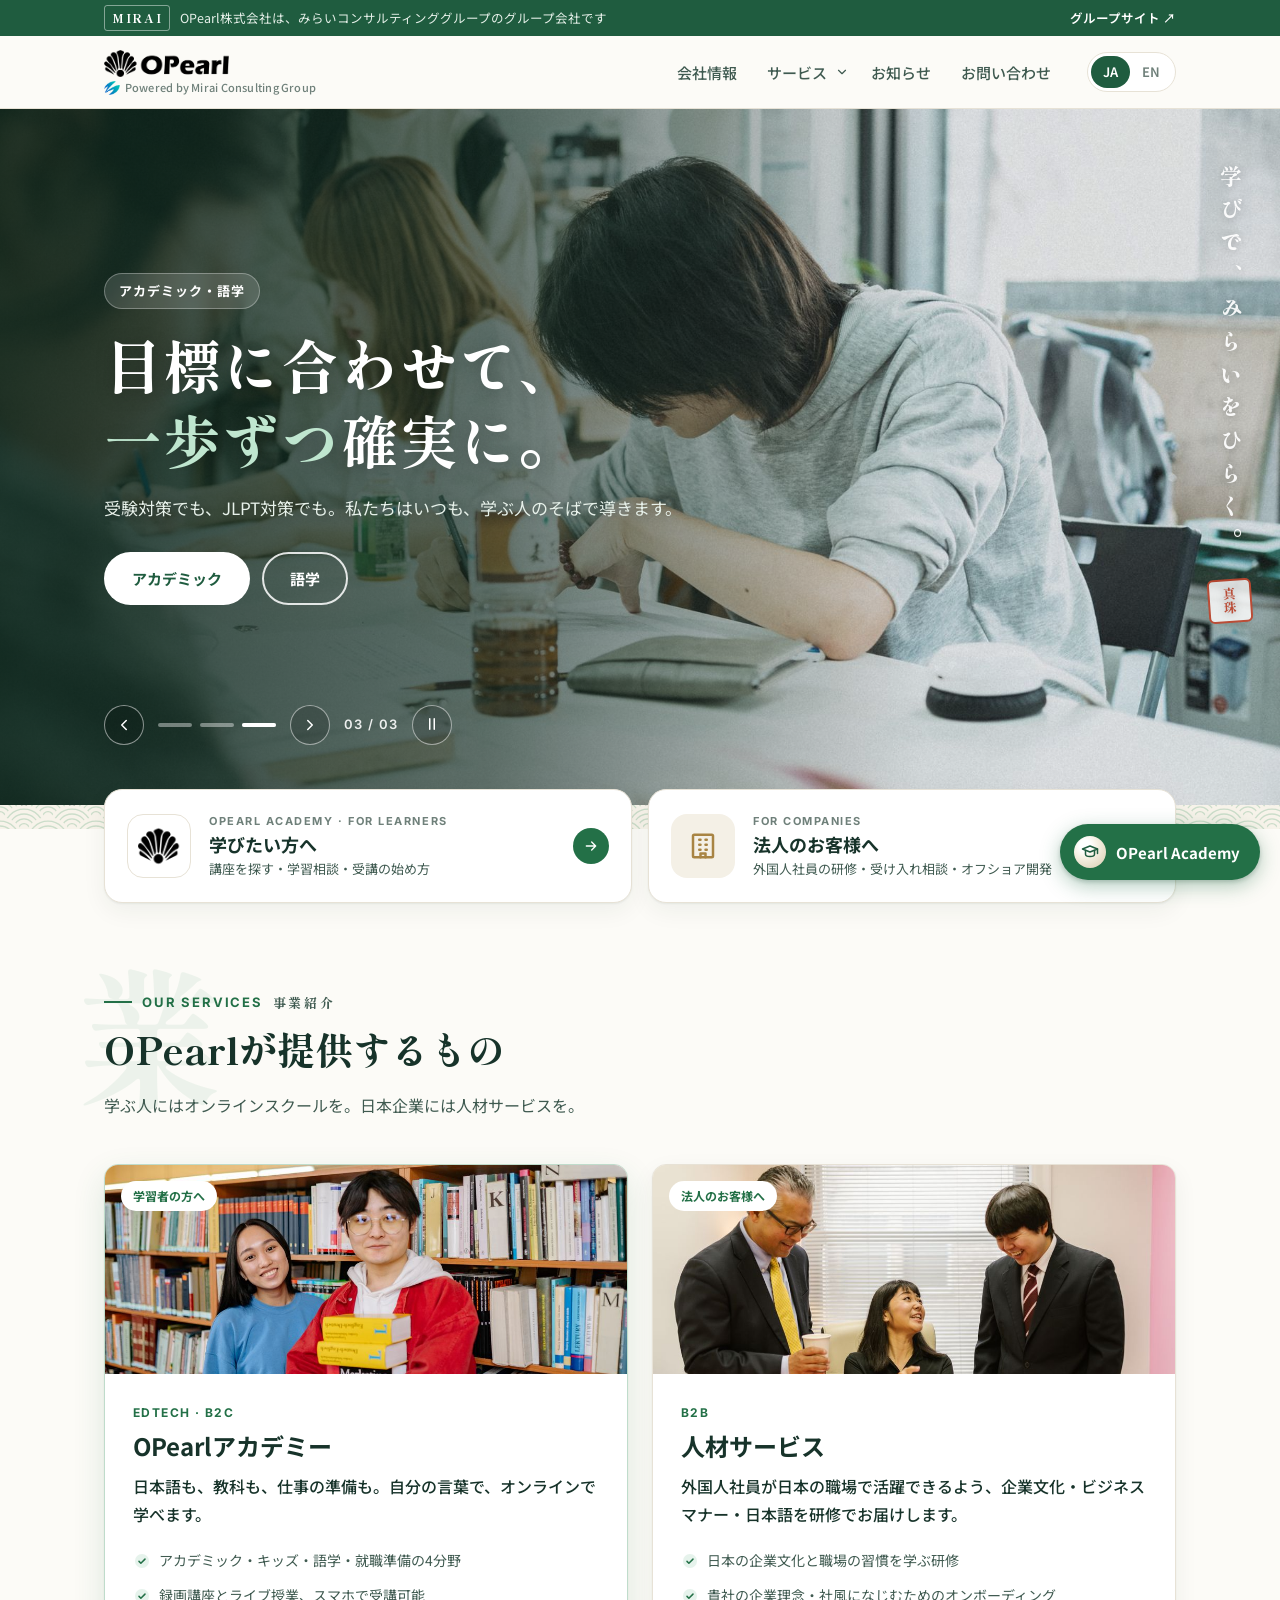
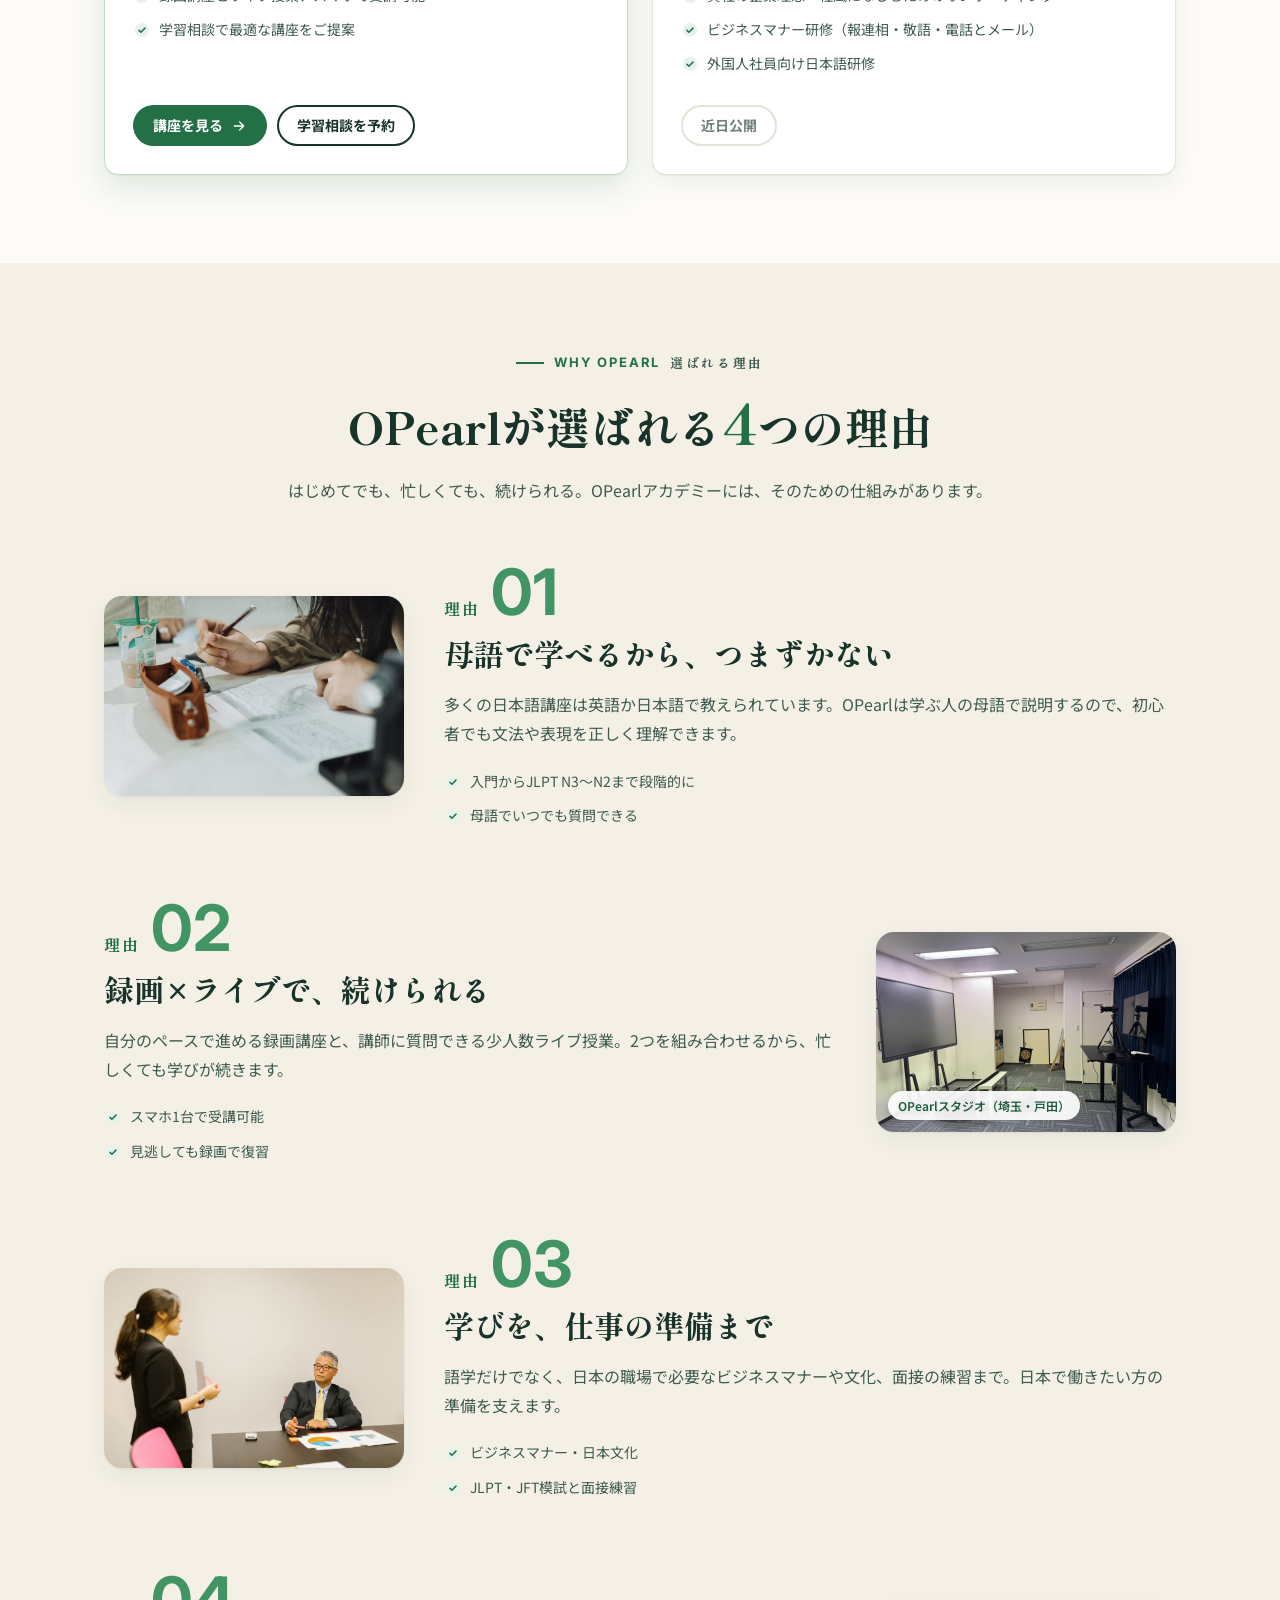
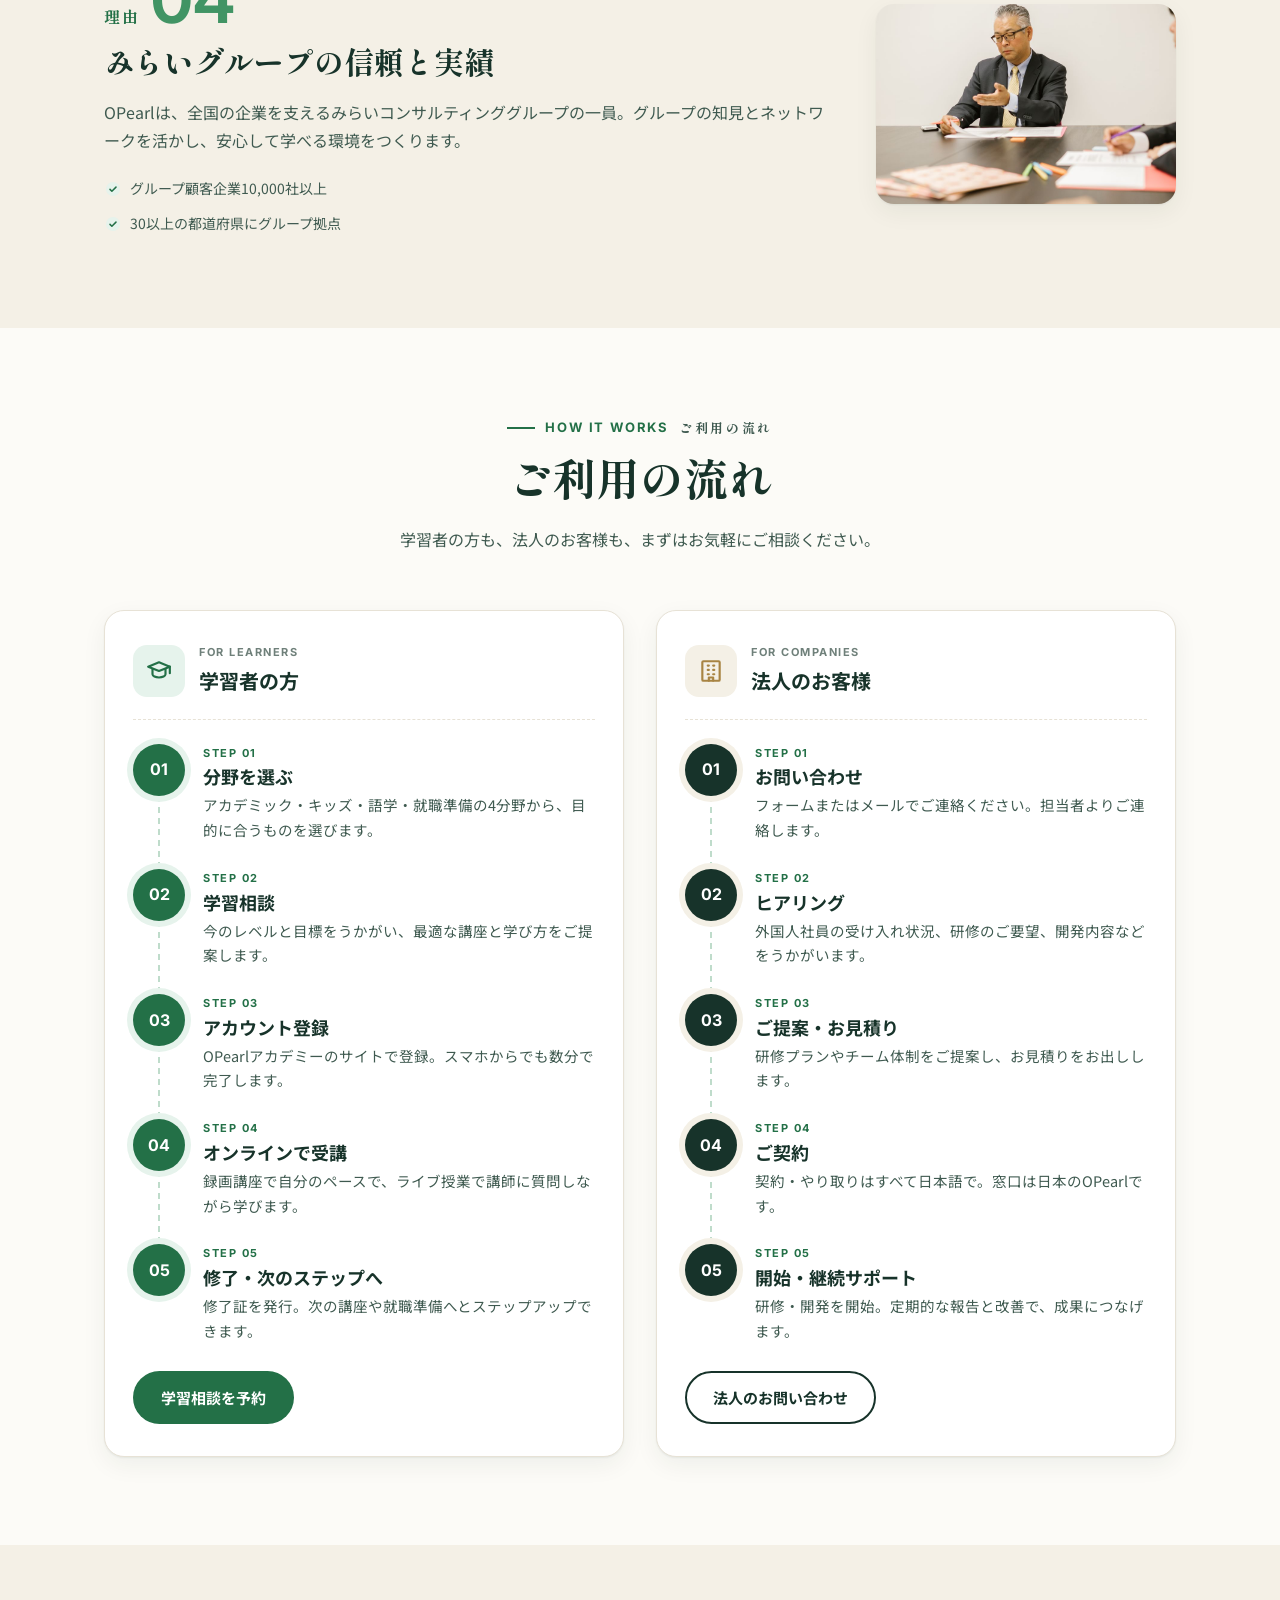
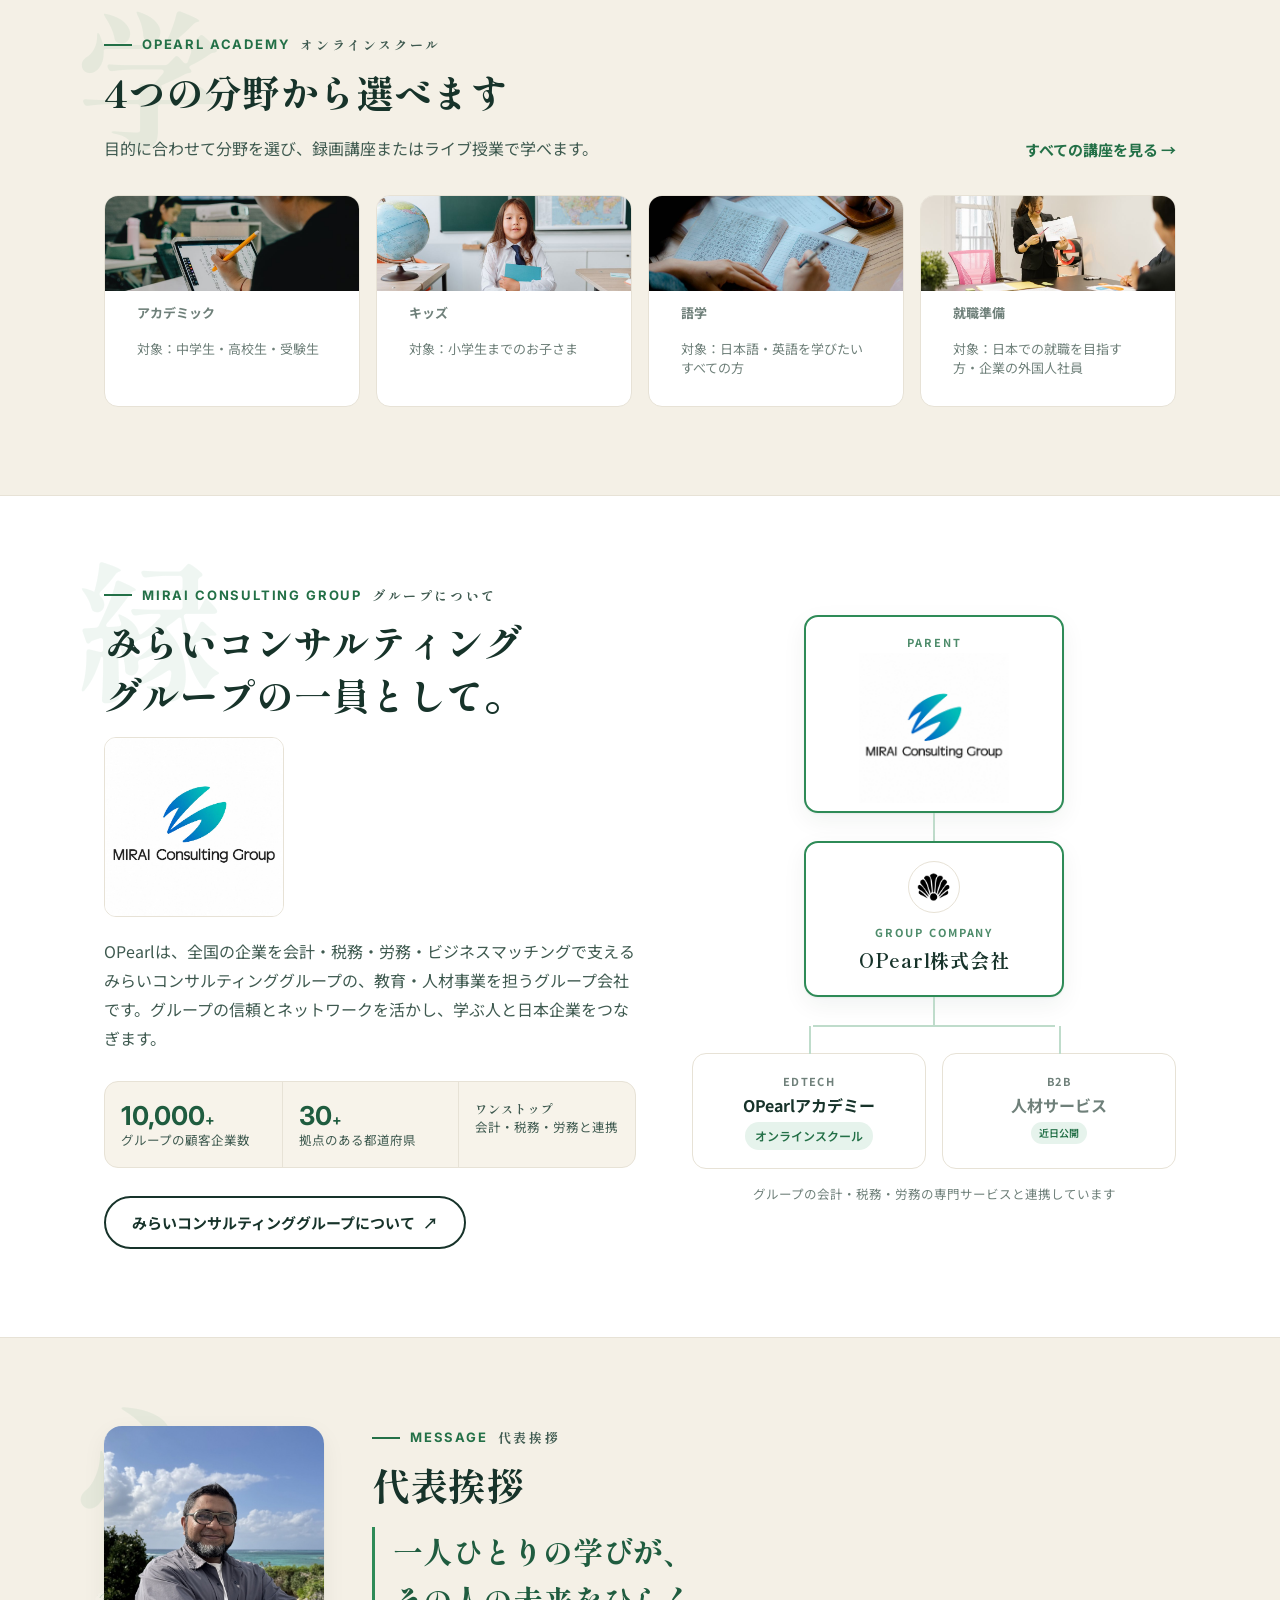
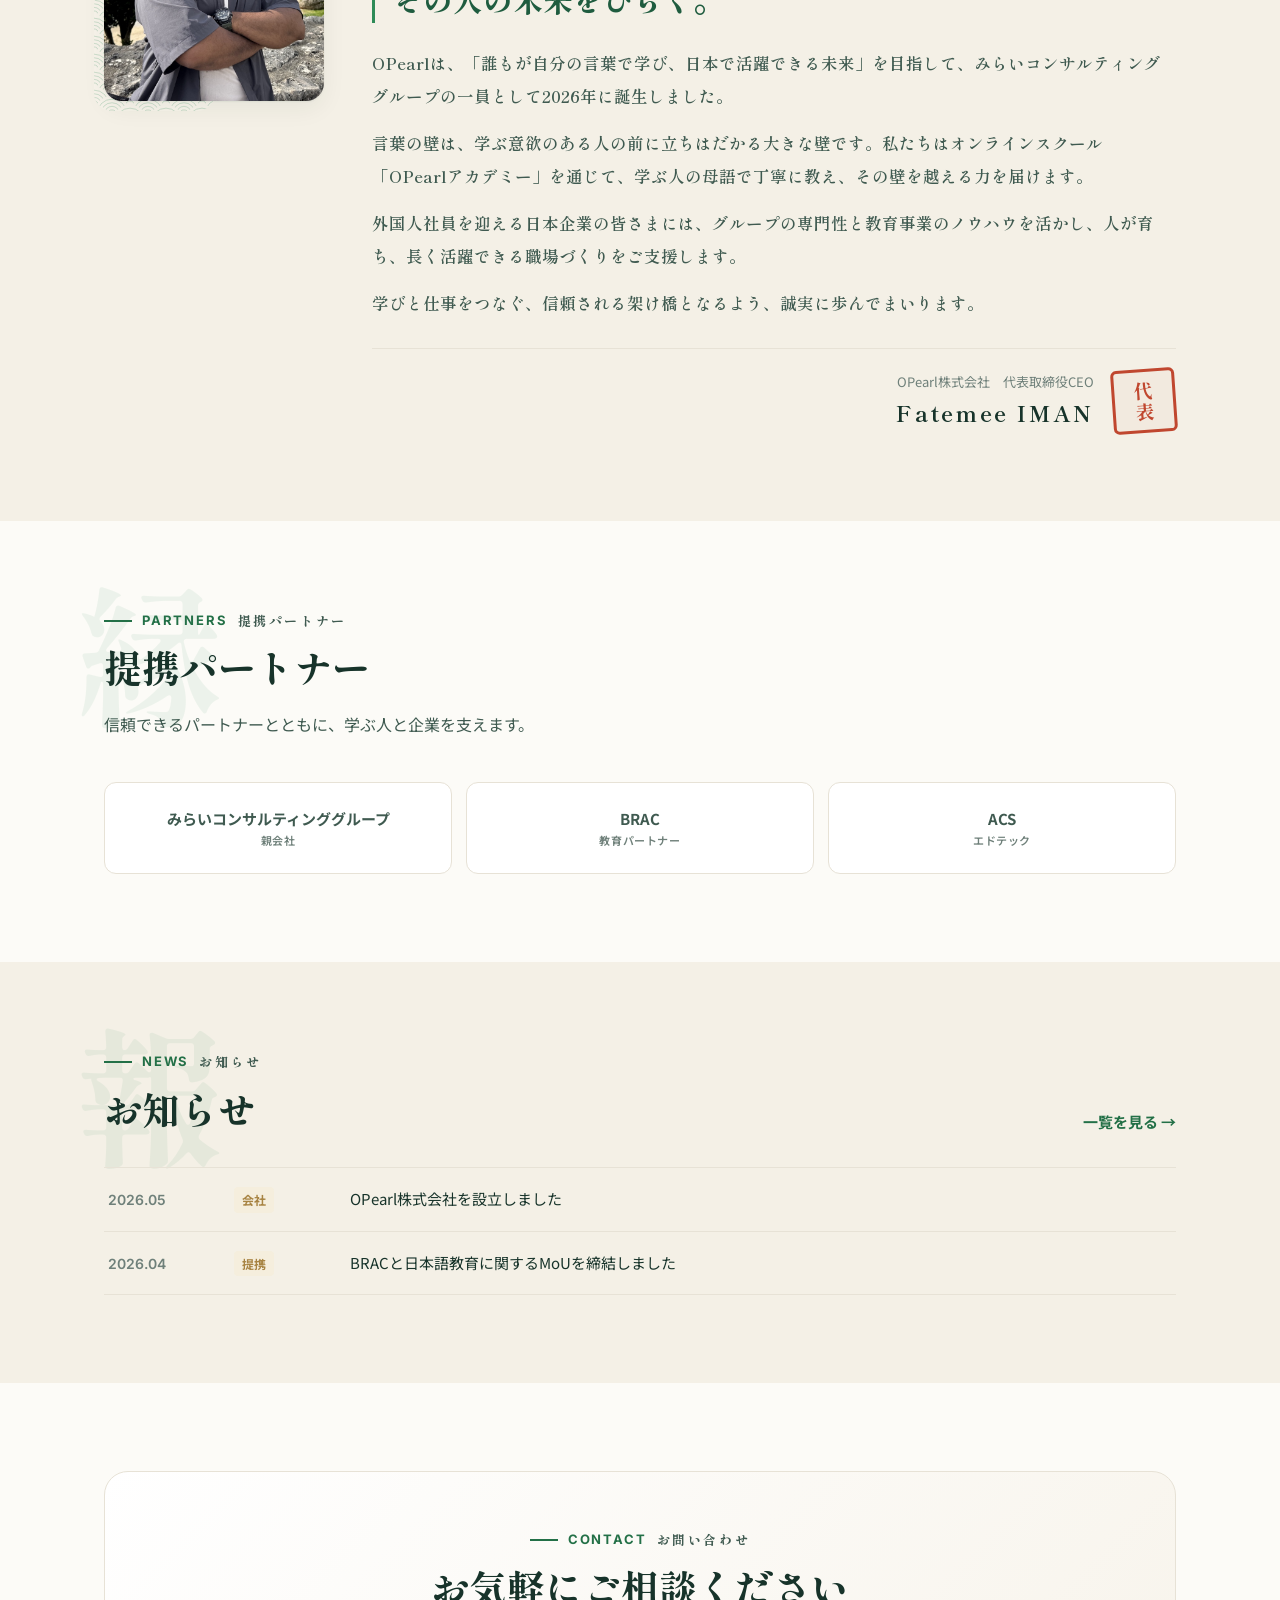
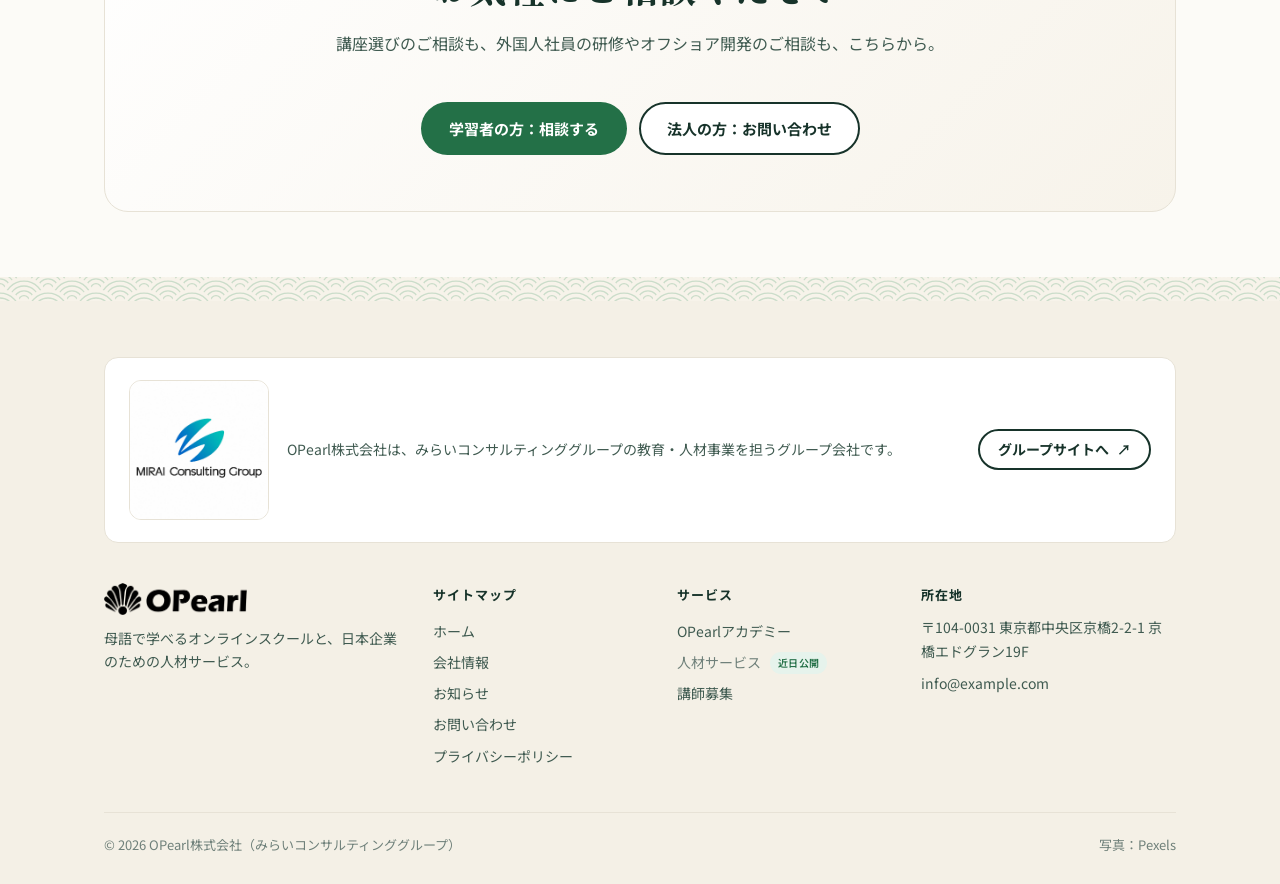
==== index.html @ e75fcbb4 "Add Mirai logo mark to the header "Powered by" line Crop the Mirai symbol from mirai-logo.jpg into a" ====
<!DOCTYPE html>
<html lang="ja" data-lang="ja" data-title-ja="OPearl｜自分のペースで学べるオンラインスクール（みらいコンサルティンググループ）"
  data-title-en="OPearl | Learn online, at your own pace · Mirai Consulting Group">

<head>
  <meta charset="UTF-8">
  <meta name="viewport" content="width=device-width, initial-scale=1.0">
  <title>OPearl｜自分のペースで学べるオンラインスクール（みらいコンサルティンググループ）</title>
  <meta name="description" content="OPearl（みらいコンサルティンググループ）は、オンラインスクール「OPearlアカデミー」と、日本企業向けの人材サービスを提供します。">
  <meta property="og:title" content="OPearl｜自分のペースで学べるオンラインスクール（みらいコンサルティンググループ）">
  <meta property="og:description" content="OPearl（みらいコンサルティンググループ）は、オンラインスクール「OPearlアカデミー」と、日本企業向けの人材サービスを提供します。">
  <meta property="og:type" content="website">
  <meta name="theme-color" content="#2e8b57">
  <link rel="preconnect" href="https://fonts.googleapis.com">
  <link rel="preconnect" href="https://fonts.gstatic.com" crossorigin>
  <link
    href="https://fonts.googleapis.com/css2?family=Noto+Sans+JP:wght@400;500;700&family=Shippori+Mincho+B1:wght@600;800&family=Inter:wght@400;500;600;700&display=swap"
    rel="stylesheet">
  <link rel="icon" type="image/png" href="assets/img/opearl-mark.png">
  <link rel="stylesheet" href="assets/css/styles.css">
</head>

<body>
  <div class="group-bar">
    <div class="wrap">
      <div class="gb-left"><span class="mirai-mark">MIRAI</span><span class="msg"><span
            class="ja">OPearl株式会社は、みらいコンサルティンググループのグループ会社です</span><span class="en">OPearl Co., Ltd. is a member of Mirai
            Consulting Group</span></span></div>
      <a href="https://www.miraic.jp/" target="_blank" rel="noopener"><span class="ja">グループサイト</span><span
          class="en">Group website</span> ↗</a>
    </div>
  </div>
  <header class="site">
    <div class="wrap">
      <a class="logo" href="index.html"><span class="logo-text"><img class="logo-img" src="assets/img/opearl-logo.png" alt="OPearl" width="600" height="134"><small><img class="mirai-mk" src="assets/img/mirai-mark.png" alt="" width="16" height="14">Powered by Mirai Consulting Group</small></span></a>
      <nav class="main" id="main-nav" aria-label="Main">
        <a href="about.html"><span class="ja">会社情報</span><span class="en">About Us</span></a>
        <div class="has-drop">
          <a href="services.html"><span class="ja">サービス</span><span class="en">Services</span></a>
          <button class="drop-toggle" type="button" aria-expanded="false" aria-label="Services menu"><svg
              viewBox="0 0 24 24" fill="none" stroke="currentColor" stroke-width="2" stroke-linecap="round"
              stroke-linejoin="round" aria-hidden="true">
              <path d="M6 9l6 6 6-6" />
            </svg></button>
          <div class="drop">
            <a href="academy.html"><b><span class="ja">OPearlアカデミー</span><span class="en">OPearl
                  Academy</span></b><span><span class="ja">オンラインスクール（学習者の方へ）</span><span class="en">Online school for
                  learners</span></span></a>
            <div class="drop-item is-soon" aria-disabled="true"><b><span class="ja">人材サービス</span><span class="en">HR
                  Solutions</span> <span class="soon-pill"><span class="ja">近日公開</span><span class="en">Coming soon</span></span></b><span><span class="ja">日本企業の皆さまへ</span><span class="en">For Japanese
                  companies</span></span></div>
          </div>
        </div>
        <a href="news.html"><span class="ja">お知らせ</span><span class="en">News</span></a>
        <a href="contact.html"><span class="ja">お問い合わせ</span><span class="en">Contact Us</span></a>
      </nav>
      <div class="lang" role="group" aria-label="Language">
        <button type="button" data-set-lang="ja" aria-pressed="true">JA</button>
        <button type="button" data-set-lang="en" aria-pressed="false">EN</button>
      </div>
      <button class="nav-toggle" type="button" aria-expanded="false" aria-controls="main-nav" aria-label="Menu"><svg
          viewBox="0 0 24 24" fill="none" stroke="currentColor" stroke-width="2" stroke-linecap="round"
          stroke-linejoin="round" aria-hidden="true">
          <path d="M4 7h16M4 12h16M4 17h16" />
        </svg></button>
    </div>
  </header>

  <main id="top">
    <section class="hero-carousel" aria-roledescription="carousel" aria-label="OPearl">
      <div class="slides">
        <div class="slide is-active" role="group" aria-roledescription="slide" aria-label="1 / 4">
          <img src="assets/img/hero-student-books.jpg" alt="A student smiling and holding a stack of books"
            fetchpriority="high" style="object-position:center 18%">
          <div class="slide-shade"></div>
          <div class="wrap slide-copy">
            <span class="slide-tag"><span class="ja">OPearlアカデミー</span><span class="en">OPearl Academy</span></span>
            <h1 class="slide-title"><span class="ja">自分のペースで学ぶ、<br><span class="nw"><em>オンライン</em>の学び舎。</span></span><span
                class="en">Learn online, <em>at your own pace.</em></span></h1>
            <p><span class="ja">教科学習、キッズ、語学、就職準備。録画講座とライブ授業で、いつでもどこでも学べます。</span><span class="en">languages, Health, Well-being classes, School subjects, kids'
                programmes and job readiness, with recorded courses and live classes you can take
                anywhere.</span></p>
            <div class="ctas"><a class="btn btn-light" href="academy.html"><span class="ja">講座を見る</span><span
                  class="en">Explore courses</span></a><a class="btn btn-outline-light"
                href="contact.html?type=school"><span class="ja">学習相談を予約</span><span class="en">Book a
                  consultation</span></a></div>
          </div>
        </div>
        <div class="slide" role="group" aria-roledescription="slide" aria-label="2 / 4">
          <img src="assets/img/hero-online-teacher.jpg" alt="A teacher giving an online class in front of a camera"
            loading="lazy">
          <div class="slide-shade"></div>
          <div class="wrap slide-copy">
            <span class="slide-tag"><span class="ja">ライブ授業</span><span class="en">Live classes</span></span>
            <h2 class="slide-title"><span class="ja">画面の向こうに、<br><em>いつもの先生</em>。</span><span class="en">A real teacher,
                <em>live on your screen.</em></span></h2>
            <p><span class="ja">少人数のライブ授業なら、その場で質問できて理解が深まります。録画講座で復習もできます。</span><span class="en">Live classes let you
                ask questions as you go, and recorded lessons let you review any time.</span></p>
            <div class="ctas"><a class="btn btn-light" href="academy.html#categories"><span
                  class="ja">学べる分野を見る</span><span class="en">See what you can learn</span></a><a
                class="btn btn-outline-light" href="academy.html#how"><span class="ja">受講の流れ</span><span class="en">How
                  it works</span></a></div>
          </div>
        </div>
        <div class="slide" role="group" aria-roledescription="slide" aria-label="3 / 4">
          <img src="assets/img/hero-classroom.jpg" alt="Students studying together at desks in a classroom"
            loading="lazy">
          <div class="slide-shade"></div>
          <div class="wrap slide-copy">
            <span class="slide-tag"><span class="ja">アカデミック・語学</span><span class="en">Academic &amp;
                language</span></span>
            <h2 class="slide-title"><span class="ja">目標に合わせて、<br><em>一歩ずつ</em>確実に。</span><span class="en">Step by step,
                <em>towards your goal.</em></span></h2>
            <p><span class="ja">受験対策でも、JLPT対策でも。私たちはいつも、学ぶ人のそばで導きます。</span><span class="en">Entrance exams
                or the JLPT, we are always here to guide you.</span></p>
            <div class="ctas"><a class="btn btn-light" href="academy.html#academic"><span class="ja">アカデミック</span><span
                  class="en">Academic</span></a><a class="btn btn-outline-light" href="academy.html#language"><span
                  class="ja">語学</span><span class="en">Language</span></a></div>
          </div>
        </div>
        <!-- <div class="slide" role="group" aria-roledescription="slide" aria-label="4 / 4">
          <img src="assets/img/hero-business-team.jpg" alt="A business team standing together in an office"
            loading="lazy">
          <div class="slide-shade"></div>
          <div class="wrap slide-copy">
            <span class="slide-tag"><span class="ja">法人のお客様へ</span><span class="en">For companies</span></span>
            <h2 class="slide-title"><span class="ja">外国人社員の育成を、<br><em>みらいグループ</em>が支えます。</span><span class="en">Grow
                your foreign staff, <em>backed by Mirai Group.</em></span></h2>
            <p><span class="ja">日本語・ビジネスマナー研修から受け入れ相談、オフショア開発まで。みらいコンサルティンググループの一員として、ワンストップでご支援します。</span><span
                class="en">Japanese and business-manners training, onboarding advice and offshore development, all in
                one place, as part of Mirai Consulting Group.</span></p>
            <div class="ctas"><a class="btn btn-light" href="hr-solutions.html"><span class="ja">人材サービスを見る</span><span
                  class="en">HR Solutions</span></a><a class="btn btn-outline-light" href="contact.html?type=hr"><span
                  class="ja">お問い合わせ</span><span class="en">Contact us</span></a></div>
          </div>
        </div> -->
      </div>
      <div class="tategaki" aria-hidden="true">学びで、みらいをひらく。<span class="hanko">真珠</span></div>
      <div class="car-ui">
        <div class="wrap">
          <button class="car-btn" type="button" data-car="prev" aria-label="Previous slide"><svg viewBox="0 0 24 24"
              fill="none" stroke="currentColor" stroke-width="2" stroke-linecap="round" stroke-linejoin="round"
              aria-hidden="true">
              <path d="M15 6l-6 6 6 6" />
            </svg></button>
          <div class="car-dots"></div>
          <button class="car-btn" type="button" data-car="next" aria-label="Next slide"><svg viewBox="0 0 24 24"
              fill="none" stroke="currentColor" stroke-width="2" stroke-linecap="round" stroke-linejoin="round"
              aria-hidden="true">
              <path d="M9 6l6 6-6 6" />
            </svg></button>
          <span class="car-count" aria-hidden="true"></span>
          <button class="car-btn" type="button" data-car="pause" aria-label="Pause / play" aria-pressed="false"><span
              class="i-pause"><svg viewBox="0 0 24 24" fill="none" stroke="currentColor" stroke-width="2"
                stroke-linecap="round" stroke-linejoin="round" aria-hidden="true">
                <path d="M9 5v14M15 5v14" />
              </svg></span><span class="i-play" style="display:none"><svg viewBox="0 0 24 24" fill="none"
                stroke="currentColor" stroke-width="2" stroke-linecap="round" stroke-linejoin="round"
                aria-hidden="true">
                <path d="M7 5l12 7-12 7z" />
              </svg></span></button>
        </div>
      </div>
      <div class="wave-edge" aria-hidden="true"></div>
    </section>

    <div class="aud-strip">
      <div class="wrap">
        <div class="audience">
          <a class="aud-card" href="academy.html">
            <span class="aud-icon brand"><img src="assets/img/opearl-mark.png" alt="" width="192" height="192"></span>
            <span><small>OPEARL ACADEMY · FOR LEARNERS</small><b><span class="ja">学びたい方へ</span><span class="en">I want to
                  learn</span></b><span class="d"><span class="ja">講座を探す・学習相談・受講の始め方</span><span class="en">Find a
                  course, get advice, start learning</span></span></span>
            <span class="go"><svg viewBox="0 0 24 24" fill="none" stroke="currentColor" stroke-width="2"
                stroke-linecap="round" stroke-linejoin="round" aria-hidden="true">
                <path d="M5 12h14M13 6l6 6-6 6" />
              </svg></span>
          </a>
          <div class="aud-card biz is-soon" aria-disabled="true">
            <span class="aud-icon"><svg viewBox="0 0 24 24" fill="none" stroke="currentColor" stroke-width="2"
                stroke-linecap="round" stroke-linejoin="round" aria-hidden="true">
                <rect x="4" y="3" width="16" height="18" rx="1" />
                <path d="M9 7h1M14 7h1M9 11h1M14 11h1M9 15h1M14 15h1M10 21v-3h4v3" />
              </svg></span>
            <span><small>FOR COMPANIES</small><b><span class="ja">法人のお客様へ</span><span class="en">For Japanese
                  companies</span></b><span class="d"><span class="ja">外国人社員の研修・受け入れ相談・オフショア開発</span><span
                  class="en">Staff training, onboarding advice, offshore development</span></span></span>
            <span class="soon-pill"><span class="ja">近日公開</span><span class="en">Coming soon</span></span>
          </div>
        </div>
      </div>
    </div>

    <section class="block" id="services">
      <div class="wrap has-k" data-k="業">
        <div class="eyebrow">Our services<span class="jp">事業紹介</span></div>
        <h2 class="title"><span class="ja">OPearlが提供するもの</span><span class="en">What we provide</span></h2>
        <p class="intro"><span class="ja">学ぶ人にはオンラインスクールを。日本企業には人材サービスを。</span><span class="en">An online school for
            learners, and HR solutions for Japanese companies.</span></p>
        <div class="grid-2">
          <article class="card svc featured">
            <div class="thumb photo"><img src="assets/img/svc-academy.jpg" alt="Two students holding books in a library"
                loading="lazy"><span class="flag-in"><span class="ja">学習者の方へ</span><span class="en">For
                  learners</span></span></div>
            <div class="svc-body">
              <div class="label">EDTECH · B2C</div>
              <h3><span class="ja">OPearlアカデミー</span><span class="en">OPearl Academy</span></h3>
              <p class="one"><span class="ja">日本語も、教科も、仕事の準備も。自分の言葉で、オンラインで学べます。</span><span class="en">Learn Japanese
                  and more, online, in your own language.</span></p>
              <ul class="ticks">
                <li><span class="ja">アカデミック・キッズ・語学・就職準備の4分野</span><span class="en">Four areas: academic, kids, language
                    and job readiness</span></li>
                <li><span class="ja">録画講座とライブ授業、スマホで受講可能</span><span class="en">Recorded courses and live classes, on
                    your phone</span></li>
                <li><span class="ja">学習相談で最適な講座をご提案</span><span class="en">Study consultation to find the right
                    course</span></li>
              </ul>
              <div class="actions">
                <a class="btn btn-primary btn-small" href="academy.html"><span class="ja">講座を見る</span><span
                    class="en">Explore courses</span> <svg viewBox="0 0 24 24" fill="none" stroke="currentColor"
                    stroke-width="2" stroke-linecap="round" stroke-linejoin="round" aria-hidden="true">
                    <path d="M5 12h14M13 6l6 6-6 6" />
                  </svg></a>
                <a class="btn btn-ghost btn-small" href="contact.html?type=school"><span class="ja">学習相談を予約</span><span
                    class="en">Book a consultation</span></a>
              </div>
            </div>
          </article>
          <article class="card svc">
            <div class="thumb photo"><img src="assets/img/svc-hr.jpg" alt="Colleagues talking in an office"
                loading="lazy"><span class="flag-in"><span class="ja">法人のお客様へ</span><span class="en">For
                  companies</span></span></div>
            <div class="svc-body">
              <div class="label">B2B</div>
              <h3><span class="ja">人材サービス</span><span class="en">HR Training (coming soon)</span></h3>
              <p class="one"><span class="ja">外国人社員が日本の職場で活躍できるよう、企業文化・ビジネスマナー・日本語を研修でお届けします。</span><span class="en">Training
                  that helps foreign staff thrive in Japanese workplaces: company culture, business manners and
                  language.</span></p>
              <ul class="ticks">
                <li><span class="ja">日本の企業文化と職場の習慣を学ぶ研修</span><span class="en">Japanese company culture and workplace
                    customs</span></li>
                <li><span class="ja">貴社の企業理念・社風になじむためのオンボーディング</span><span class="en">Onboarding into your own
                    corporate culture and values</span></li>
                <li><span class="ja">ビジネスマナー研修（報連相・敬語・電話とメール）</span><span class="en">Business manners: hō-ren-sō,
                    keigo, phone and email</span></li>
                <li><span class="ja">外国人社員向け日本語研修</span><span class="en">Japanese language training for foreign
                    staff</span></li>
              </ul>
              <div class="actions">
                <span class="btn btn-ghost btn-small is-disabled" aria-disabled="true"><span class="ja">近日公開</span><span class="en">Coming soon</span></span>
              </div>
            </div>
          </article>
        </div>
      </div>
    </section>

    <section class="block alt" id="why">
      <div class="wrap">
        <div class="why-head">
          <div class="eyebrow">Why OPearl<span class="jp">選ばれる理由</span></div>
          <h2 class="title"><span class="ja">OPearlが選ばれる<em>4</em>つの理由</span><span class="en"><em>4</em> reasons to
              choose OPearl</span></h2>
          <p class="intro" style="margin:0 auto"><span
              class="ja">はじめてでも、忙しくても、続けられる。OPearlアカデミーには、そのための仕組みがあります。</span><span class="en">Whether you are a
              beginner or busy, you can keep going. OPearl Academy is built for that.</span></p>
        </div>
        <div class="reasons">
          <div class="reason">
            <div class="reason-img"><img src="assets/img/why-own-language.jpg" alt="A student taking notes"
                loading="lazy"></div>
            <div>
              <div class="reason-num"><small><span class="ja">理由</span><span class="en">REASON</span></small><b>01</b>
              </div>
              <h3><span class="ja">母語で学べるから、つまずかない</span><span class="en">Taught in your own language, so you never get
                  lost</span></h3>
              <p><span class="ja">多くの日本語講座は英語か日本語で教えられています。OPearlは学ぶ人の母語で説明するので、初心者でも文法や表現を正しく理解できます。</span><span
                  class="en">Most Japanese courses are taught in English or Japanese. OPearl explains in the learner's
                  own language, so beginners understand grammar and expressions properly.</span></p>
              <ul class="ticks">
                <li><span class="ja">入門からJLPT N3〜N2まで段階的に</span><span class="en">Step by step from zero to JLPT
                    N3–N2</span></li>
                <li><span class="ja">母語でいつでも質問できる</span><span class="en">Ask questions in your own language</span></li>
              </ul>
            </div>
          </div>
          <div class="reason">
            <div class="reason-img"><img src="assets/img/studio.jpg" alt="OPearl studio in Japan, with a large screen and a camera set up for live classes" width="1200" height="900" loading="lazy"><span class="img-tag"><span class="ja">OPearlスタジオ（埼玉・戸田）</span><span class="en">Our studio in Toda, Saitama</span></span></div>
            <div>
              <div class="reason-num"><small><span class="ja">理由</span><span class="en">REASON</span></small><b>02</b>
              </div>
              <h3><span class="ja">録画×ライブで、続けられる</span><span class="en">Recorded plus live, so you keep going</span>
              </h3>
              <p><span class="ja">自分のペースで進める録画講座と、講師に質問できる少人数ライブ授業。2つを組み合わせるから、忙しくても学びが続きます。</span><span
                  class="en">Self-paced recorded courses plus small live classes with a teacher. Combining the two keeps
                  you learning, even when you are busy.</span></p>
              <ul class="ticks">
                <li><span class="ja">スマホ1台で受講可能</span><span class="en">Learn on just your phone</span></li>
                <li><span class="ja">見逃しても録画で復習</span><span class="en">Missed a class? Review the recording</span></li>
              </ul>
            </div>
          </div>
          <div class="reason">
            <div class="reason-img"><img src="assets/img/why-job-prep.jpg" alt="A woman presenting in an office meeting"
                loading="lazy"></div>
            <div>
              <div class="reason-num"><small><span class="ja">理由</span><span class="en">REASON</span></small><b>03</b>
              </div>
              <h3><span class="ja">学びを、仕事の準備まで</span><span class="en">Learning that prepares you for work</span></h3>
              <p><span class="ja">語学だけでなく、日本の職場で必要なビジネスマナーや文化、面接の練習まで。日本で働きたい方の準備を支えます。</span><span class="en">Beyond
                  language: the business manners, culture and interview practice you need for a Japanese
                  workplace.</span></p>
              <ul class="ticks">
                <li><span class="ja">ビジネスマナー・日本文化</span><span class="en">Business manners and Japanese culture</span>
                </li>
                <li><span class="ja">JLPT・JFT模試と面接練習</span><span class="en">Mock JLPT / JFT and interview
                    practice</span></li>
              </ul>
            </div>
          </div>
          <div class="reason">
            <div class="reason-img"><img src="assets/img/why-mirai.jpg" alt="A businessman speaking in a meeting"
                loading="lazy"></div>
            <div>
              <div class="reason-num"><small><span class="ja">理由</span><span class="en">REASON</span></small><b>04</b>
              </div>
              <h3><span class="ja">みらいグループの信頼と実績</span><span class="en">Concern of Mirai Consulting Group</span></h3>
              <p><span class="ja">OPearlは、全国の企業を支えるみらいコンサルティンググループの一員。グループの知見とネットワークを活かし、安心して学べる環境をつくります。</span><span
                  class="en">OPearl is part of Mirai Consulting Group, which supports businesses across Japan. We draw
                  on the group's experience and network to give you a place to learn with confidence.</span></p>
              <ul class="ticks">
                <li><span class="ja">グループ顧客企業10,000社以上</span><span class="en">Group serves 10,000+ client
                    companies</span></li>
                <li><span class="ja">30以上の都道府県にグループ拠点</span><span class="en">Group offices in 30+ prefectures</span>
                </li>
              </ul>
            </div>
          </div>
        </div>
      </div>
    </section>

    <section class="block" id="how">
      <div class="wrap">
        <div class="why-head">
          <div class="eyebrow">How it works<span class="jp">ご利用の流れ</span></div>
          <h2 class="title"><span class="ja">ご利用の流れ</span><span class="en">How it works</span></h2>
          <p class="intro" style="margin:0 auto"><span class="ja">学習者の方も、法人のお客様も、まずはお気軽にご相談ください。</span><span
              class="en">Learners and companies alike: start with a conversation.</span></p>
        </div>
        <div class="flow-tracks">
          <div class="track">
            <div class="track-head"><span class="aud-icon"><svg viewBox="0 0 24 24" fill="none" stroke="currentColor"
                  stroke-width="2" stroke-linecap="round" stroke-linejoin="round" aria-hidden="true">
                  <path d="M2 8l10-4 10 4-10 4z" />
                  <path d="M6 10v5c0 1.7 2.7 3 6 3s6-1.3 6-3v-5" />
                  <path d="M22 8v6" />
                </svg></span>
              <div><small>FOR LEARNERS</small><b><span class="ja">学習者の方</span><span class="en">For learners</span></b>
              </div>
            </div>
            <ol class="flow">
              <li>
                <div>
                  <div class="step-label">STEP 01</div>
                  <h4><span class="ja">分野を選ぶ</span><span class="en">Choose an area</span></h4>
                  <p><span class="ja">アカデミック・キッズ・語学・就職準備の4分野から、目的に合うものを選びます。</span><span class="en">Pick from academic,
                      kids, language or job readiness.</span></p>
                </div>
              </li>
              <li>
                <div>
                  <div class="step-label">STEP 02</div>
                  <h4><span class="ja">学習相談</span><span class="en">Study consultation</span></h4>
                  <p><span class="ja">今のレベルと目標をうかがい、最適な講座と学び方をご提案します。</span><span class="en">We ask about your level and
                      goal, then suggest the right course and format.</span></p>
                </div>
              </li>
              <li>
                <div>
                  <div class="step-label">STEP 03</div>
                  <h4><span class="ja">アカウント登録</span><span class="en">Sign up</span></h4>
                  <p><span class="ja">OPearlアカデミーのサイトで登録。スマホからでも数分で完了します。</span><span class="en">Register on the OPearl
                      Academy site. It takes a few minutes, even on a phone.</span></p>
                </div>
              </li>
              <li>
                <div>
                  <div class="step-label">STEP 04</div>
                  <h4><span class="ja">オンラインで受講</span><span class="en">Learn online</span></h4>
                  <p><span class="ja">録画講座で自分のペースで、ライブ授業で講師に質問しながら学びます。</span><span class="en">Recorded courses at your
                      own pace, live classes when you want to ask a teacher.</span></p>
                </div>
              </li>
              <li>
                <div>
                  <div class="step-label">STEP 05</div>
                  <h4><span class="ja">修了・次のステップへ</span><span class="en">Finish and move on</span></h4>
                  <p><span class="ja">修了証を発行。次の講座や就職準備へとステップアップできます。</span><span class="en">Receive a certificate and
                      move on to the next course or to job readiness.</span></p>
                </div>
              </li>
            </ol>
            <div class="ctas"><a class="btn btn-primary" href="contact.html?type=school"><span
                  class="ja">学習相談を予約</span><span class="en">Book a consultation</span></a></div>
          </div>
          <div class="track biz">
            <div class="track-head"><span class="aud-icon"><svg viewBox="0 0 24 24" fill="none" stroke="currentColor"
                  stroke-width="2" stroke-linecap="round" stroke-linejoin="round" aria-hidden="true">
                  <rect x="4" y="3" width="16" height="18" rx="1" />
                  <path d="M9 7h1M14 7h1M9 11h1M14 11h1M9 15h1M14 15h1M10 21v-3h4v3" />
                </svg></span>
              <div><small>FOR COMPANIES</small><b><span class="ja">法人のお客様</span><span class="en">For
                    companies</span></b></div>
            </div>
            <ol class="flow">
              <li>
                <div>
                  <div class="step-label">STEP 01</div>
                  <h4><span class="ja">お問い合わせ</span><span class="en">Contact us</span></h4>
                  <p><span class="ja">フォームまたはメールでご連絡ください。担当者よりご連絡します。</span><span class="en">Send us a message by form
                      or email and we will get back to you.</span></p>
                </div>
              </li>
              <li>
                <div>
                  <div class="step-label">STEP 02</div>
                  <h4><span class="ja">ヒアリング</span><span class="en">Consultation</span></h4>
                  <p><span class="ja">外国人社員の受け入れ状況、研修のご要望、開発内容などをうかがいます。</span><span class="en">We learn about your
                      foreign staff, training needs or development project.</span></p>
                </div>
              </li>
              <li>
                <div>
                  <div class="step-label">STEP 03</div>
                  <h4><span class="ja">ご提案・お見積り</span><span class="en">Proposal &amp; quote</span></h4>
                  <p><span class="ja">研修プランやチーム体制をご提案し、お見積りをお出しします。</span><span class="en">We propose a training plan or
                      team setup and send a quote.</span></p>
                </div>
              </li>
              <li>
                <div>
                  <div class="step-label">STEP 04</div>
                  <h4><span class="ja">ご契約</span><span class="en">Agreement</span></h4>
                  <p><span class="ja">契約・やり取りはすべて日本語で。窓口は日本のOPearlです。</span><span class="en">Contracts and communication
                      are in Japanese, with OPearl in Japan as your contact.</span></p>
                </div>
              </li>
              <li>
                <div>
                  <div class="step-label">STEP 05</div>
                  <h4><span class="ja">開始・継続サポート</span><span class="en">Start &amp; ongoing support</span></h4>
                  <p><span class="ja">研修・開発を開始。定期的な報告と改善で、成果につなげます。</span><span class="en">Training or development
                      begins, with regular reports and improvements.</span></p>
                </div>
              </li>
            </ol>
            <div class="ctas"><a class="btn btn-ghost" href="contact.html?type=hr"><span
                  class="ja">法人のお問い合わせ</span><span class="en">Contact us as a company</span></a></div>
          </div>
        </div>
      </div>
    </section>

    <section class="block alt" id="academy">
      <div class="wrap has-k" data-k="学">
        <div class="sec-head">
          <div>
            <div class="eyebrow">OPearl Academy<span class="jp">オンラインスクール</span></div>
            <h2 class="title"><span class="ja">4つの分野から選べます</span><span class="en">Choose from four areas</span></h2>
            <p class="intro"><span class="ja">目的に合わせて分野を選び、録画講座またはライブ授業で学べます。</span><span class="en">Pick the area that
                fits your goal, then learn with recorded courses or live classes.</span></p>
          </div>
          <a class="link-arrow" href="academy.html"><span class="ja">すべての講座を見る →</span><span class="en">See all courses
              →</span></a>
        </div>
        <div class="cat-mini">
          <a href="academy.html#academic">
            <div class="thumb photo"><img src="assets/img/cat-academic.jpg" alt="Students studying with a tablet"
                loading="lazy"></div><b><span class="ja">アカデミック</span><span class="en">Academic</span></b><span><span
                class="ja">対象：中学生・高校生・受験生</span><span class="en">For: junior and senior high school
                students</span></span>
          </a><a href="academy.html#kids">
            <div class="thumb photo"><img src="assets/img/cat-kids.jpg" alt="A girl in school uniform holding a book"
                loading="lazy"></div><b><span class="ja">キッズ</span><span class="en">Kids</span></b><span><span
                class="ja">対象：小学生までのお子さま</span><span class="en">For: children up to primary school</span></span>
          </a><a href="academy.html#language">
            <div class="thumb photo"><img src="assets/img/cat-language.jpg"
                alt="Writing Japanese characters in a notebook" loading="lazy"></div><b><span class="ja">語学</span><span
                class="en">Language</span></b><span><span class="ja">対象：日本語・英語を学びたいすべての方</span><span class="en">For:
                anyone learning Japanese or English</span></span>
          </a><a href="academy.html#job-prep">
            <div class="thumb photo"><img src="assets/img/cat-job-prep.jpg" alt="A presentation in an office meeting"
                loading="lazy"></div><b><span class="ja">就職準備</span><span class="en">Job
                readiness</span></b><span><span class="ja">対象：日本での就職を目指す方・企業の外国人社員</span><span class="en">For: job
                seekers aiming for Japan, and companies' foreign staff</span></span>
          </a>
        </div>
      </div>
    </section>

    <section class="block group-sec" id="group">
      <div class="wrap group-grid has-k" data-k="縁">
        <div>
          <div class="eyebrow">Mirai Consulting Group<span class="jp">グループについて</span></div>
          <h2 class="title"><span class="ja"><span class="nw">みらいコンサルティング</span><span
                class="nw">グループの一員として。</span></span><span class="en">Part of Mirai Consulting Group.</span></h2>
          <span class="mirai-logo"><img src="assets/img/mirai-logo.jpg" alt="Mirai Consulting Group" width="1254" height="1254" loading="lazy"></span>
          <p class="intro" style="margin-bottom:0"><span
              class="ja">OPearlは、全国の企業を会計・税務・労務・ビジネスマッチングで支えるみらいコンサルティンググループの、教育・人材事業を担うグループ会社です。グループの信頼とネットワークを活かし、学ぶ人と日本企業をつなぎます。</span><span
              class="en">OPearl is the education and HR company of Mirai Consulting Group, which supports businesses
              across Japan with accounting, tax, labour and business-matching services. We use the group's trust and
              network to connect learners with Japanese companies.</span></p>
          <div class="group-stats">
            <div><b>10,000<small style="font-size:.55em">+</small></b><span><span class="ja">グループの顧客企業数</span><span
                  class="en">Group client companies</span></span></div>
            <div><b>30<small style="font-size:.55em">+</small></b><span><span class="ja">拠点のある都道府県</span><span
                  class="en">Prefectures with group offices</span></span></div>
            <div><b class="txt"><span class="ja">ワンストップ</span><span class="en">One-stop</span></b><span><span
                  class="ja">会計・税務・労務と連携</span><span class="en">With accounting, tax and labour services</span></span>
            </div>
          </div>
          <a class="btn btn-ghost" href="https://www.miraic.jp/" target="_blank" rel="noopener"><span
              class="ja">みらいコンサルティンググループについて</span><span class="en">About Mirai Consulting Group</span> ↗</a>
        </div>
        <div class="org" role="img" aria-label="Mirai Consulting Group, parent of OPearl Co., Ltd.">
          <div class="node-top node-parent"><small>PARENT</small><img src="assets/img/mirai-logo.jpg" alt="Mirai Consulting Group" width="1254" height="1254"></div>
          <div class="stem"></div>
          <div class="node-top" style="background:var(--white);color:var(--ink);border:2px solid var(--accent)"><span class="org-logo"><img src="assets/img/opearl-mark.png" alt="" width="34" height="34"></span><small
              style="color:var(--accent-strong)">GROUP COMPANY</small><b><span class="ja">OPearl株式会社</span><span
                class="en">OPearl Co., Ltd.</span></b></div>
          <div class="stem"></div>
          <div class="kids" style="padding-top:28px">
            <div class="kid"><small>EDTECH</small><b><span class="ja">OPearlアカデミー</span><span class="en">OPearl
                  Academy</span></b>
              <div class="chips"><span class="chip"><span class="ja">オンラインスクール</span><span class="en">Online
                    school</span></span></div>
            </div>
            <div class="kid is-soon"><small>B2B</small><b><span class="ja">人材サービス</span><span class="en">HR Solutions</span></b>
              <div class="chips"><span class="soon-pill"><span class="ja">近日公開</span><span class="en">Coming soon</span></span></div>
            </div>
          </div>
          <p class="also"><span class="ja">グループの会計・税務・労務の専門サービスと連携しています</span><span class="en">Working alongside the
              group's accounting, tax and labour services</span></p>
        </div>
      </div>
    </section>


    <section class="block alt" id="message">
      <div class="wrap ceo has-k" data-k="心">
        <div class="ceo-photo">
          <img src="assets/img/ceo-fatemee-iman.jpg" alt="Fatemee IMAN, Representative Director / CEO of OPearl" width="1200" height="900" loading="lazy" style="object-position:52% 50%">
        </div>
        <div class="ceo-body">
          <div class="eyebrow">Message<span class="jp">代表挨拶</span></div>
          <h2 class="title"><span class="ja">代表挨拶</span><span class="en">A message from our CEO</span></h2>
          <!-- TODO: draft message; replace with the CEO's own words -->
          <p class="ceo-lead"><span class="ja">一人ひとりの学びが、<br>その人の未来をひらく。</span><span class="en">Every learner's
              progress<br>opens up their future.</span></p>
          <div class="ceo-text">
            <p><span class="ja">OPearlは、「誰もが自分の言葉で学び、日本で活躍できる未来」を目指して、みらいコンサルティンググループの一員として2026年に誕生しました。</span><span
                class="en">OPearl was founded in 2026 as part of Mirai Consulting Group, with one goal: a future where
                anyone can learn in their own language and thrive in Japan.</span></p>
            <p><span
                class="ja">言葉の壁は、学ぶ意欲のある人の前に立ちはだかる大きな壁です。私たちはオンラインスクール「OPearlアカデミー」を通じて、学ぶ人の母語で丁寧に教え、その壁を越える力を届けます。</span><span
                class="en">Language is one of the biggest barriers facing people who want to learn. Through OPearl
                Academy, we teach carefully in each learner's own language and give them the means to get past
                it.</span></p>
            <p><span class="ja">外国人社員を迎える日本企業の皆さまには、グループの専門性と教育事業のノウハウを活かし、人が育ち、長く活躍できる職場づくりをご支援します。</span><span
                class="en">For Japanese companies welcoming foreign staff, we bring the group's expertise and our
                education know-how to help build workplaces where people grow and stay.</span></p>
            <p><span class="ja">学びと仕事をつなぐ、信頼される架け橋となるよう、誠実に歩んでまいります。</span><span class="en">We will keep working, with
                integrity, to be a trusted bridge between learning and work.</span></p>
          </div>
          <div class="ceo-sign">
            <div>
              <small><span class="ja">OPearl株式会社　代表取締役CEO</span><span class="en">Representative Director / CEO, OPearl Co., Ltd.</span></small>
              <b>Fatemee IMAN</b>
            </div>
            <span class="hanko lg" aria-hidden="true">代表</span>
          </div>
        </div>
      </div>
    </section>

    <section class="block" id="partners">
      <div class="wrap has-k" data-k="縁">
        <div class="eyebrow">Partners<span class="jp">提携パートナー</span></div>
        <h2 class="title"><span class="ja">提携パートナー</span><span class="en">Our partners</span></h2>
        <p class="intro"><span class="ja">信頼できるパートナーとともに、学ぶ人と企業を支えます。</span><span class="en">We work with trusted
            partners to support learners and companies.</span></p>
        <div class="logos">
          <!-- TODO: replace with partner logos (with permission) -->
          <div class="logo-tile">
            <div><span class="ja">みらいコンサルティンググループ</span><span class="en">Mirai Consulting Group</span><small><span
                  class="ja">親会社</span><span class="en">PARENT COMPANY</span></small></div>
          </div>
          <div class="logo-tile">
            <div>BRAC<small><span class="ja">教育パートナー</span><span class="en">EDUCATION PARTNER</span></small></div>
          </div>
          <div class="logo-tile">
            <div>ACS<small><span class="ja">エドテック</span><span class="en">EDTECH</span></small></div>
          </div>
          <!-- placeholder: add once the university is confirmed
          <div class="logo-tile">
            <div><span class="ja">提携オンライン大学</span><span class="en">Partner online university</span><small><span
                  class="ja">日本</span><span class="en">JAPAN</span></small></div>
          </div>
          -->
        </div>
      </div>
    </section>

    <section class="block alt" id="news">
      <div class="wrap has-k" data-k="報">
        <div class="sec-head">
          <div>
            <div class="eyebrow">News<span class="jp">お知らせ</span></div>
            <h2 class="title" style="margin-bottom:0"><span class="ja">お知らせ</span><span class="en">News</span></h2>
          </div>
          <a class="link-arrow" href="news.html"><span class="ja">一覧を見る →</span><span class="en">See all news
              →</span></a>
        </div>
        <ul class="news">
          <li><time>2026.05</time><span class="tag p"><span class="ja">会社</span><span class="en">Company</span></span>
            <p><span class="ja">OPearl株式会社を設立しました</span><span class="en">OPearl Co., Ltd. is founded</span></p>
          </li>
          <li><time>2026.04</time><span class="tag p"><span class="ja">提携</span><span class="en">Partner</span></span>
            <p><span class="ja">BRACと日本語教育に関するMoUを締結しました</span><span class="en">MoU signed with BRAC on Japanese
                language education</span></p>
          </li>
        </ul>
      </div>
    </section>

    <section class="block">
      <div class="wrap">
        <div class="cta-box center">
          <div class="eyebrow">Contact<span class="jp">お問い合わせ</span></div>
          <h2 class="title"><span class="ja">お気軽にご相談ください</span><span class="en">Get in touch</span></h2>
          <p class="intro"><span class="ja">講座選びのご相談も、外国人社員の研修やオフショア開発のご相談も、こちらから。</span><span class="en">Questions
              about courses, training foreign staff or offshore development? We are happy to help.</span></p>
          <div class="ctas">
            <a class="btn btn-primary" href="contact.html?type=school"><span class="ja">学習者の方：相談する</span><span
                class="en">Learners: ask us</span></a>
            <a class="btn btn-ghost" href="contact.html?type=hr"><span class="ja">法人の方：お問い合わせ</span><span
                class="en">Companies: contact us</span></a>
          </div>
        </div>
      </div>
    </section>
  </main>

  <footer class="site">
    <div class="wrap">
      <div class="foot-group">
        <span class="mirai-logo"><img src="assets/img/mirai-logo.jpg" alt="Mirai Consulting Group" width="1254" height="1254" loading="lazy"></span>
        <p><span class="ja">OPearl株式会社は、みらいコンサルティンググループの教育・人材事業を担うグループ会社です。</span><span class="en">OPearl Co., Ltd. is
            the Mirai Consulting Group company for education and HR.</span></p>
        <a class="btn btn-ghost btn-small" href="https://www.miraic.jp/" target="_blank" rel="noopener"><span
            class="ja">グループサイトへ</span><span class="en">Visit the group website</span> ↗</a>
      </div>
      <div class="foot-grid">
        <div>
          <a class="logo" href="index.html"><img class="logo-img" src="assets/img/opearl-logo.png" alt="OPearl" width="600" height="134"></a>
          <p><span class="ja">母語で学べるオンラインスクールと、日本企業のための人材サービス。</span><span class="en">An online school that teaches in
              your own language, and HR solutions for Japanese companies.</span></p>
        </div>
        <div>
          <h4><span class="ja">サイトマップ</span><span class="en">Site</span></h4>
          <ul>
            <li><a href="index.html"><span class="ja">ホーム</span><span class="en">Home</span></a></li>
            <li><a href="about.html"><span class="ja">会社情報</span><span class="en">About Us</span></a></li>
            <li><a href="news.html"><span class="ja">お知らせ</span><span class="en">News</span></a></li>
            <li><a href="contact.html"><span class="ja">お問い合わせ</span><span class="en">Contact Us</span></a></li>
            <li><a href="privacy.html"><span class="ja">プライバシーポリシー</span><span class="en">Privacy Policy</span></a></li>
          </ul>
        </div>
        <div>
          <h4><span class="ja">サービス</span><span class="en">Services</span></h4>
          <ul>
            <li><a href="academy.html"><span class="ja">OPearlアカデミー</span><span class="en">OPearl Academy</span></a>
            </li>
            <li><span class="foot-soon" aria-disabled="true"><span class="ja">人材サービス</span><span class="en">HR Solutions</span> <span class="soon-pill"><span class="ja">近日公開</span><span class="en">Coming soon</span></span></span></li>
            <li><a href="contact.html?type=teach"><span class="ja">講師募集</span><span class="en">Teach with us</span></a>
            </li>
          </ul>
        </div>
        <div>
          <h4><span class="ja">所在地</span><span class="en">Office</span></h4>
          <address><span class="ja">〒104-0031 東京都中央区京橋2-2-1 京橋エドグラン19F</span><span class="en">Kyobashi Edogrand 19F, 2-2-1 Kyobashi, Chuo-ku, Tokyo</span></address>
          <p style="margin-top:8px"><a data-email href="#"></a></p>
        </div>
      </div>
      <div class="foot-bottom">
        <span>© 2026 <span class="ja">OPearl株式会社（みらいコンサルティンググループ）</span><span class="en">OPearl Co., Ltd., a Mirai
            Consulting Group company</span></span>
        <span><span class="ja">写真：Pexels</span><span class="en">Photos: Pexels</span></span>
      </div>
    </div>
  </footer>

  <a class="fab" href="academy.html"><span class="fab-icon"><svg viewBox="0 0 24 24" fill="none" stroke="currentColor"
        stroke-width="2" stroke-linecap="round" stroke-linejoin="round" aria-hidden="true">
        <path d="M2 8l10-4 10 4-10 4z" />
        <path d="M6 10v5c0 1.7 2.7 3 6 3s6-1.3 6-3v-5" />
        <path d="M22 8v6" />
      </svg></span>OPearl Academy</a>

  <script src="assets/js/main.js"></script>
</body>

</html>
---- assets/css/styles.css ----
/* OPearl — shared styles
   Primary: sea green · Secondary: pearl / off-white */
:root {
  --ink: #17332a;
  --ink-2: #3f5a50;
  --muted: #6f807a;
  --line: #e7e2d6;
  --bg: #fcfbf7;
  --white: #ffffff;
  --pearl: #f7f3ea;
  --pearl-2: #f4f0e6;
  --pearl-3: #ebe4d3;
  --accent: #2e8b57;          /* sea green */
  --accent-strong: #237047;   /* sea green for text & buttons (AA contrast) */
  --accent-soft: #e6f3ec;
  --deep: #1f5c3f;
  --gold: #a88443;
  --radius: 14px;
  --shadow: 0 1px 2px rgba(23, 51, 42, .06), 0 8px 24px rgba(23, 51, 42, .06);
  --max: 1120px;
}

* { box-sizing: border-box; }
html { scroll-behavior: smooth; -webkit-text-size-adjust: 100%; }
body {
  margin: 0;
  background: var(--bg);
  color: var(--ink);
  font-family: "Inter", "Noto Sans JP", system-ui, sans-serif;
  font-size: 16px;
  line-height: 1.8;
  overflow-x: hidden;
}
html[data-lang="ja"] body { font-family: "Noto Sans JP", "Inter", system-ui, sans-serif; }
img { max-width: 100%; height: auto; display: block; }
a { color: inherit; }
:focus-visible { outline: 3px solid var(--accent); outline-offset: 2px; }

/* bilingual switching */
html[data-lang="ja"] .en { display: none !important; }
html[data-lang="en"] .ja { display: none !important; }

.wrap { max-width: var(--max); margin: 0 auto; padding: 0 24px; }
@media (max-width: 600px) { .wrap { padding: 0 16px; } }
.nw { white-space: nowrap; }

/* ---------- header ---------- */
header.site {
  position: sticky; top: 0; z-index: 30;
  background: rgba(252, 251, 247, .94);
  backdrop-filter: blur(10px);
  border-bottom: 1px solid var(--line);
}
header.site .wrap { display: flex; align-items: center; gap: 24px; height: 72px; }
.logo { display: flex; align-items: center; gap: 10px; text-decoration: none; }
.logo-mark {
  width: 32px; height: 32px; border-radius: 50%; flex: none;
  background: radial-gradient(circle at 35% 30%, #fff 0 18%, #f6f1e4 35%, #e4dac4 60%, #c7b995 100%);
  box-shadow: inset 0 -2px 6px rgba(23, 51, 42, .25), 0 1px 2px rgba(23, 51, 42, .2);
}
.logo-text { display: flex; flex-direction: column; line-height: 1.15; }
.logo-img { display: block; flex: none; align-self: flex-start; height: 28px; width: auto; max-width: none; object-fit: contain; }
.logo-text .logo-img { margin-bottom: 3px; }
footer.site .logo-img { height: 32px; }
.logo-text b { font-size: 20px; letter-spacing: .02em; }
.logo-text small { font-size: 11px; color: var(--muted); font-weight: 500; letter-spacing: .02em; white-space: nowrap; }
@media (max-width: 420px) { .logo-text small { font-size: 9px; letter-spacing: 0; } .lang button { padding: 4px 9px; } }

nav.main { display: flex; align-items: center; gap: 6px; margin-left: auto; font-size: 15px; }
nav.main > a, .has-drop > a {
  text-decoration: none; color: var(--ink-2); font-weight: 500; padding: 8px 12px; border-radius: 8px;
}
nav.main > a:hover, .has-drop > a:hover, nav.main a[aria-current="page"] { color: var(--accent-strong); }
nav.main a[aria-current="page"] { font-weight: 700; }
.has-drop { position: relative; display: flex; align-items: center; }
.drop-toggle {
  border: 0; background: transparent; cursor: pointer; color: var(--ink-2); padding: 6px 4px; margin-left: -8px; font: inherit;
}
.drop-toggle svg { width: 14px; height: 14px; display: block; transition: transform .15s; }
.drop {
  position: absolute; top: 100%; left: 0; min-width: 280px; padding: 8px;
  background: var(--white); border: 1px solid var(--line); border-radius: 12px; box-shadow: var(--shadow);
  display: none;
}
.drop a { display: block; text-decoration: none; padding: 10px 12px; border-radius: 8px; line-height: 1.4; }
.drop a:hover { background: var(--accent-soft); }
.drop a b { display: block; font-size: 14px; }
.drop a span { font-size: 12px; color: var(--muted); }
.drop .drop-item { display: block; padding: 10px 12px; border-radius: 8px; line-height: 1.4; cursor: default; }
.drop .drop-item b { display: block; font-size: 14px; color: var(--muted); }
.drop .drop-item > span { font-size: 12px; color: var(--muted); }
.soon-pill {
  display: inline-block; margin-left: 6px; padding: 2px 8px; border-radius: 999px; vertical-align: 1px;
  font-size: 10px; font-weight: 600; letter-spacing: .02em; white-space: nowrap;
  background: var(--accent-soft); color: var(--accent-strong);
}
@media (hover: hover) and (min-width: 901px) {
  .has-drop:hover .drop { display: block; }
}
.has-drop.open .drop, .has-drop:focus-within .drop { display: block; }
.has-drop.open .drop-toggle svg { transform: rotate(180deg); }

.lang {
  display: inline-flex; border: 1px solid var(--line); border-radius: 999px; padding: 3px; background: var(--white); flex: none;
}
.lang button {
  border: 0; background: transparent; font: inherit; font-size: 13px; font-weight: 600;
  padding: 4px 12px; border-radius: 999px; cursor: pointer; color: var(--muted);
}
.lang button[aria-pressed="true"] { background: var(--deep); color: #fff; }

.nav-toggle {
  display: none; border: 1px solid var(--line); background: var(--white); border-radius: 10px;
  width: 42px; height: 42px; cursor: pointer; color: var(--ink); flex: none;
}
.nav-toggle svg { width: 22px; height: 22px; margin: auto; display: block; }

@media (max-width: 900px) {
  header.site .wrap { height: 64px; gap: 12px; }
  .logo-text small { font-size: 10px; }
  .lang { margin-left: auto; }
  .nav-toggle { display: grid; place-items: center; }
  nav.main {
    display: none; position: absolute; top: 64px; left: 0; right: 0;
    flex-direction: column; align-items: stretch; gap: 0; padding: 8px 16px 20px;
    background: var(--bg); border-bottom: 1px solid var(--line); box-shadow: var(--shadow);
  }
  header.site.menu-open nav.main { display: flex; }
  nav.main > a, .has-drop > a { padding: 14px 4px; border-bottom: 1px solid var(--line); border-radius: 0; font-size: 16px; }
  .has-drop { flex-wrap: wrap; }
  .has-drop > a { flex: 1; }
  .drop-toggle { display: none; }
  .drop { position: static; display: block; box-shadow: none; border: 0; padding: 4px 0 8px 12px; min-width: 0; background: transparent; }
}

/* ---------- buttons ---------- */
.btn {
  display: inline-flex; align-items: center; justify-content: center; gap: 8px;
  padding: 14px 26px; border-radius: 999px; font-weight: 700; font-size: 15px; line-height: 1.4;
  text-decoration: none; border: 2px solid transparent; transition: transform .15s, background .15s; cursor: pointer; font-family: inherit;
}
.btn:hover { transform: translateY(-1px); }
.btn svg { width: 16px; height: 16px; flex: none; }
.btn-primary { background: var(--accent-strong); color: #fff; }
.btn-primary:hover { background: var(--deep); }
.btn-ghost { border-color: var(--ink); color: var(--ink); background: var(--white); }
.btn-ghost:hover { border-color: var(--accent-strong); color: var(--accent-strong); }
.btn-pearl { background: var(--pearl); color: var(--deep); }
.btn-small { padding: 9px 18px; font-size: 14px; }
.btn-block { width: 100%; }
.link-arrow { color: var(--accent-strong); font-weight: 700; text-decoration: none; font-size: 15px; }
.link-arrow:hover { text-decoration: underline; }

/* ---------- floating OPearl Academy button ---------- */
.fab {
  position: fixed; right: 20px; bottom: 20px; z-index: 40;
  display: inline-flex; align-items: center; gap: 10px;
  padding: 12px 20px 12px 14px; border-radius: 999px;
  background: var(--accent-strong); color: #fff; text-decoration: none; font-weight: 700; font-size: 15px;
  box-shadow: 0 6px 20px rgba(35, 112, 71, .35), 0 2px 4px rgba(23, 51, 42, .2);
  transition: transform .15s, background .15s;
}
.fab:hover { transform: translateY(-2px); background: var(--deep); }
.fab .fab-icon {
  width: 32px; height: 32px; border-radius: 50%; display: grid; place-items: center;
  background: radial-gradient(circle at 35% 30%, #fff 0 18%, #f6f1e4 40%, #e4dac4 75%);
  color: var(--deep);
}
.fab .fab-icon svg { width: 18px; height: 18px; }
@media (max-width: 600px) {
  .fab { right: 12px; bottom: 12px; padding: 8px 14px 8px 8px; font-size: 14px; }
  .fab .fab-icon { width: 28px; height: 28px; }
  footer.site { padding-bottom: 88px !important; }
}

/* ---------- hero (home) ---------- */
.hero {
  position: relative;
  background:
    radial-gradient(900px 420px at 85% 10%, rgba(46, 139, 87, .13), transparent 60%),
    radial-gradient(700px 380px at 10% 90%, rgba(214, 200, 164, .25), transparent 60%),
    linear-gradient(180deg, var(--pearl) 0%, var(--bg) 100%);
  padding: 80px 0 72px;
  overflow: hidden;
}
.hero-grid { display: grid; grid-template-columns: 1.15fr 1fr; gap: 56px; align-items: center; }
.hero-grid > *, .grid-2 > *, .grid-3 > *, .grid-4 > * { min-width: 0; }
@media (max-width: 900px) { .hero-grid { grid-template-columns: 1fr; gap: 40px; } .hero { padding: 48px 0 56px; } }
.badge {
  display: inline-flex; align-items: center; gap: 8px; font-size: 13px; font-weight: 600; line-height: 1.4;
  color: var(--ink-2); background: var(--white); border: 1px solid var(--line); border-radius: 999px; padding: 6px 14px; text-decoration: none;
}
.badge .dot { width: 8px; height: 8px; border-radius: 50%; background: var(--accent); flex: none; }
a.badge:hover { border-color: var(--accent); }
.hero h1 {
  font-family: "Shippori Mincho B1", "Noto Sans JP", serif;
  font-weight: 800; font-size: clamp(32px, 5vw, 56px); line-height: 1.35;
  margin: 20px 0 20px; letter-spacing: .02em;
}
html[data-lang="en"] .hero h1 { font-family: "Inter", sans-serif; font-weight: 700; letter-spacing: -.02em; line-height: 1.12; }
.hero h1 em { font-style: normal; color: var(--accent-strong); }
.hero p.lead { font-size: 17px; color: var(--ink-2); max-width: 560px; margin: 0 0 32px; }
.ctas { display: flex; flex-wrap: wrap; gap: 12px; }

/* audience split cards in hero */
.audience { display: grid; gap: 16px; }
.aud-card {
  display: grid; grid-template-columns: 64px 1fr auto; gap: 18px; align-items: center;
  background: var(--white); border: 1px solid var(--line); border-radius: 18px; padding: 22px; box-shadow: var(--shadow);
  text-decoration: none; transition: transform .15s, border-color .15s;
}
.aud-card:hover { transform: translateY(-2px); border-color: var(--accent); }
.aud-card .aud-icon { width: 64px; height: 64px; border-radius: 16px; display: grid; place-items: center; background: var(--accent-soft); color: var(--accent-strong); }
.aud-card.biz .aud-icon { background: var(--pearl-2); color: var(--gold); }
.aud-card .aud-icon svg { width: 30px; height: 30px; }
.aud-card .aud-icon.brand { background: var(--white); border: 1px solid var(--line); }
.aud-card .aud-icon.brand img { width: 70%; height: auto; }
.aud-card small { display: block; font-family: "Inter", sans-serif; font-size: 11px; font-weight: 700; letter-spacing: .14em; color: var(--muted); }
.aud-card b { display: block; font-size: 18px; line-height: 1.4; }
.aud-card span.d { display: block; font-size: 13px; color: var(--ink-2); line-height: 1.6; margin-top: 2px; }
.aud-card .go { width: 36px; height: 36px; border-radius: 50%; background: var(--accent-strong); color: #fff; display: grid; place-items: center; }
.aud-card.biz .go { background: var(--ink); }
.aud-card .go svg { width: 16px; height: 16px; }
@media (max-width: 480px) { .aud-card { grid-template-columns: 48px 1fr auto; padding: 16px; gap: 12px; } .aud-card .aud-icon { width: 48px; height: 48px; } }

/* trust strip */
.trust { display: flex; flex-wrap: wrap; align-items: center; gap: 10px 28px; margin-top: 56px; padding-top: 28px; border-top: 1px solid var(--line); }
.trust > span { font-size: 12px; font-weight: 700; letter-spacing: .12em; color: var(--muted); font-family: "Inter", sans-serif; }
.trust ul { display: flex; flex-wrap: wrap; gap: 10px; list-style: none; margin: 0; padding: 0; }
.trust li { font-size: 14px; font-weight: 600; color: var(--ink-2); background: var(--white); border: 1px solid var(--line); border-radius: 8px; padding: 6px 14px; }

/* ---------- page hero (sub pages) ---------- */
.page-hero {
  background:
    radial-gradient(700px 320px at 90% 0%, rgba(46, 139, 87, .12), transparent 60%),
    linear-gradient(180deg, var(--pearl) 0%, var(--bg) 100%);
  padding: 56px 0 48px; border-bottom: 1px solid var(--line);
}
.crumbs { font-size: 13px; color: var(--muted); margin-bottom: 12px; }
.crumbs a { text-decoration: none; }
.crumbs a:hover { color: var(--accent-strong); }
.page-hero h1 { font-size: clamp(28px, 4vw, 44px); line-height: 1.35; margin: 6px 0 12px; }
html[data-lang="ja"] .page-hero h1 { font-family: "Shippori Mincho B1", serif; font-weight: 800; }
.page-hero p { color: var(--ink-2); max-width: 720px; margin: 0; font-size: 17px; }
.page-hero .ctas { margin-top: 28px; }
.page-hero h1.hero-line { font-size: 17px; font-weight: 500; line-height: 1.6; color: var(--ink-2); margin: 0; }
html[data-lang="ja"] .page-hero h1.hero-line { font-family: inherit; font-weight: 500; }
.anchors { display: flex; flex-wrap: wrap; gap: 8px; margin-top: 24px; }
.anchors a { font-size: 14px; text-decoration: none; background: var(--white); border: 1px solid var(--line); border-radius: 999px; padding: 6px 16px; }
.anchors a:hover { border-color: var(--accent); color: var(--accent-strong); }

/* ---------- sections ---------- */
section.block { padding: 88px 0; }
section.alt { background: var(--pearl-2); }
section.tight { padding-top: 0; }
@media (max-width: 600px) { section.block { padding: 60px 0; } }
.eyebrow { font-family: "Inter", sans-serif; font-size: 13px; font-weight: 700; letter-spacing: .14em; color: var(--accent-strong); text-transform: uppercase; }
h2.title { font-size: clamp(26px, 3.4vw, 38px); line-height: 1.4; margin: 8px 0 16px; font-weight: 700; }
html[data-lang="ja"] h2.title { font-family: "Shippori Mincho B1", serif; font-weight: 800; }
.intro { color: var(--ink-2); max-width: 720px; margin: 0 0 44px; }
.center { text-align: center; }
.center .intro { margin-left: auto; margin-right: auto; }
.sec-head { display: flex; justify-content: space-between; align-items: end; gap: 24px; flex-wrap: wrap; margin-bottom: 32px; }
.sec-head .intro { margin-bottom: 0; }

.grid-2 { display: grid; grid-template-columns: repeat(2, 1fr); gap: 24px; }
.grid-3 { display: grid; grid-template-columns: repeat(3, 1fr); gap: 24px; }
.grid-4 { display: grid; grid-template-columns: repeat(4, 1fr); gap: 20px; }
@media (max-width: 900px) { .grid-3, .grid-4 { grid-template-columns: 1fr 1fr; } }
@media (max-width: 640px) { .grid-2, .grid-3, .grid-4 { grid-template-columns: 1fr; } }

.card { background: var(--white); border: 1px solid var(--line); border-radius: var(--radius); padding: 28px; box-shadow: var(--shadow); }
.card h3 { margin: 0 0 10px; font-size: 19px; line-height: 1.5; }
.card p { margin: 0; color: var(--ink-2); font-size: 15px; }
.num { font-family: "Shippori Mincho B1", serif; font-size: 40px; line-height: 1; color: var(--accent); font-weight: 800; display: block; margin-bottom: 14px; }
.icon-badge { width: 48px; height: 48px; border-radius: 14px; display: grid; place-items: center; background: var(--accent-soft); color: var(--accent-strong); margin-bottom: 16px; }
.icon-badge svg { width: 24px; height: 24px; }

/* ---------- thumbnails (placeholder art; swap for photos) ---------- */
.thumb {
  position: relative; aspect-ratio: 16 / 9; border-radius: 12px; overflow: hidden;
  display: grid; place-items: center; color: #fff;
  background: linear-gradient(135deg, #2e8b57, #1f5c3f);
}
.thumb::before {
  content: ""; position: absolute; width: 60%; aspect-ratio: 1; border-radius: 50%; right: -12%; top: -30%;
  background: radial-gradient(circle at 35% 30%, rgba(255,255,255,.55), rgba(255,255,255,.08) 60%, transparent 70%);
}
.thumb::after {
  content: ""; position: absolute; width: 34%; aspect-ratio: 1; border-radius: 50%; left: -8%; bottom: -18%;
  background: rgba(255, 255, 255, .10);
}
.thumb svg { position: relative; z-index: 1; width: 28%; max-width: 96px; height: auto; opacity: .95; }
.thumb img { position: absolute; inset: 0; width: 100%; height: 100%; object-fit: cover; }
.t-academic { background: linear-gradient(135deg, #2e8b57, #1b5e3d); }
.t-kids { background: linear-gradient(135deg, #e0b25a, #c07f3a); }
.t-lang { background: linear-gradient(135deg, #3c9d8c, #1f6a60); }
.t-job { background: linear-gradient(135deg, #3f5a50, #17332a); }
.t-hr { background: linear-gradient(135deg, #b89a62, #7d6435); }
.t-pearl { background: linear-gradient(135deg, #efe8d8, #d9cdb1); color: var(--deep); }

/* service cards */
.svc { display: flex; flex-direction: column; padding: 0; overflow: hidden; }
.svc .thumb { border-radius: 0; }
.svc-body { padding: 28px; display: flex; flex-direction: column; flex: 1; }
.svc .label { font-family: "Inter", sans-serif; font-size: 12px; font-weight: 700; letter-spacing: .12em; color: var(--accent-strong); }
.svc h3 { font-size: 24px; margin: 4px 0 8px; }
.svc .one { font-size: 16px; color: var(--ink); font-weight: 500; margin-bottom: 14px; }
.svc ul.ticks { margin: 0 0 24px; }
.svc .actions { margin-top: auto; display: flex; flex-wrap: wrap; gap: 10px; }
.svc.featured { border-color: #bfdccb; box-shadow: 0 1px 2px rgba(23,51,42,.06), 0 12px 32px rgba(35,112,71,.14); }
.flag { position: absolute; left: 16px; top: 16px; z-index: 2; background: var(--white); color: var(--accent-strong); font-size: 12px; font-weight: 700; border-radius: 999px; padding: 4px 12px; }

ul.ticks { list-style: none; padding: 0; font-size: 14px; color: var(--ink-2); }
ul.ticks li { position: relative; padding: 6px 0 6px 26px; line-height: 1.6; }
ul.ticks li::before {
  content: ""; position: absolute; left: 2px; top: 11px; width: 14px; height: 14px; border-radius: 50%;
  background: var(--accent-soft) url("data:image/svg+xml,%3Csvg xmlns='http://www.w3.org/2000/svg' viewBox='0 0 16 16'%3E%3Cpath d='M4 8.5l2.5 2.5L12 5.5' fill='none' stroke='%23237047' stroke-width='2' stroke-linecap='round' stroke-linejoin='round'/%3E%3C/svg%3E") center / 12px no-repeat;
}

/* academy category tiles — 2 per row */
.tiles { display: grid; grid-template-columns: repeat(2, 1fr); gap: 28px; }
@media (max-width: 700px) { .tiles { grid-template-columns: 1fr; } }
.tile { display: flex; flex-direction: column; background: var(--white); border: 1px solid var(--line); border-radius: 18px; overflow: hidden; box-shadow: var(--shadow); transition: transform .15s, border-color .15s; }
.tile:hover { transform: translateY(-3px); border-color: #bfdccb; }
.tile .thumb { border-radius: 0; aspect-ratio: 16 / 8; }
.tile .thumb .cat { position: absolute; left: 20px; bottom: 16px; z-index: 1; font-family: "Inter", sans-serif; font-weight: 700; letter-spacing: .14em; font-size: 12px; background: rgba(0,0,0,.18); padding: 4px 10px; border-radius: 999px; }
.tile-body { padding: 24px 26px 26px; display: flex; flex-direction: column; flex: 1; }
.tile h3 { margin: 0 0 6px; font-size: 22px; line-height: 1.4; }
.tile p { margin: 0 0 14px; color: var(--ink-2); font-size: 15px; }
.tile .for { font-size: 13px; color: var(--muted); margin-bottom: 12px; }
.chips { display: flex; flex-wrap: wrap; gap: 6px; margin-bottom: 20px; }
.chip { display: inline-block; font-size: 12px; font-weight: 600; padding: 3px 10px; border-radius: 999px; background: var(--accent-soft); color: var(--accent-strong); }
.chip.pearl { background: var(--pearl-2); color: var(--ink-2); }
.tile .actions { margin-top: auto; display: flex; flex-wrap: wrap; gap: 10px; align-items: center; }

/* small category preview (home) */
.cat-mini { display: grid; grid-template-columns: repeat(4, 1fr); gap: 16px; }
@media (max-width: 900px) { .cat-mini { grid-template-columns: 1fr 1fr; } }
.cat-mini a { text-decoration: none; background: var(--white); border: 1px solid var(--line); border-radius: 14px; overflow: hidden; transition: transform .15s, border-color .15s; }
.cat-mini a:hover { transform: translateY(-2px); border-color: #bfdccb; }
.cat-mini .thumb { border-radius: 0; aspect-ratio: 16 / 10; }
.cat-mini b { display: block; padding: 12px 16px 2px; font-size: 16px; }
.cat-mini span { display: block; padding: 0 16px 14px; font-size: 13px; color: var(--muted); line-height: 1.5; }

/* ---------- steps ---------- */
.steps { list-style: none; margin: 0; padding: 0; display: grid; grid-template-columns: repeat(var(--n, 4), 1fr); gap: 14px; counter-reset: s; }
.steps li { counter-increment: s; background: var(--white); border: 1px solid var(--line); border-radius: 14px; padding: 22px 18px; position: relative; font-size: 14px; line-height: 1.6; }
.steps li::before {
  content: counter(s); display: grid; place-items: center; width: 32px; height: 32px; border-radius: 50%;
  background: var(--accent-strong); color: #fff; font-family: "Inter", sans-serif; font-size: 14px; font-weight: 700; margin-bottom: 12px;
}
.steps li b { display: block; font-size: 16px; margin-bottom: 4px; }
.steps li span { color: var(--ink-2); font-size: 14px; }
@media (max-width: 900px) { .steps { grid-template-columns: 1fr 1fr; } }
@media (max-width: 480px) { .steps { grid-template-columns: 1fr; } }

/* ---------- formats ---------- */
.format { display: flex; gap: 16px; align-items: flex-start; }
.format .icon-badge { margin: 0; flex: none; }

/* ---------- partners strip ---------- */
.logos { display: grid; grid-template-columns: repeat(auto-fit, minmax(170px, 1fr)); gap: 14px; }
.logo-tile {
  display: grid; place-items: center; text-align: center; min-height: 92px; padding: 16px;
  background: var(--white); border: 1px solid var(--line); border-radius: 12px;
  font-weight: 700; font-size: 15px; line-height: 1.4; color: var(--ink-2);
}
.logo-tile small { display: block; font-size: 11px; font-weight: 600; color: var(--muted); letter-spacing: .06em; margin-top: 4px; }

/* ---------- news ---------- */
.news { list-style: none; margin: 0; padding: 0; border-top: 1px solid var(--line); }
.news li { display: grid; grid-template-columns: 110px 100px 1fr; gap: 16px; padding: 18px 4px; border-bottom: 1px solid var(--line); align-items: baseline; }
.news time { font-family: "Inter", sans-serif; font-weight: 600; color: var(--muted); font-size: 14px; }
.news .tag { justify-self: start; font-size: 12px; font-weight: 700; color: var(--accent-strong); background: var(--accent-soft); border-radius: 4px; padding: 2px 8px; }
.news .tag.p { color: var(--gold); background: #f5eedd; }
.news p { margin: 0; font-size: 15px; line-height: 1.7; }
@media (max-width: 640px) { .news li { grid-template-columns: auto 1fr; gap: 6px 12px; } .news p { grid-column: 1 / -1; } }

/* ---------- band (dark) ---------- */
.band { background: var(--deep); color: #fff; }
.band .intro, .band .card p { color: #cfe5d8; }
.band .card { background: rgba(255, 255, 255, .06); border-color: rgba(255, 255, 255, .14); box-shadow: none; }
.band .card h3 { color: #fff; }
.band .eyebrow { color: #eadfc4; }
.band .icon-badge { background: rgba(255,255,255,.1); color: #eadfc4; }

/* ---------- about ---------- */
.profile { width: 100%; border-collapse: collapse; background: var(--white); border: 1px solid var(--line); border-radius: var(--radius); overflow: hidden; font-size: 15px; }
.profile th, .profile td { text-align: left; padding: 16px 22px; border-bottom: 1px solid var(--line); vertical-align: top; line-height: 1.7; }
.profile tr:last-child th, .profile tr:last-child td { border-bottom: 0; }
.profile th { width: 30%; background: var(--pearl); font-weight: 600; color: var(--ink-2); }
.profile .tbd { color: var(--muted); }
.profile .biz-list { list-style: none; margin: 0; padding: 0; display: grid; gap: 14px; }
.profile .biz-list b { display: block; color: var(--ink); }
.profile .biz-list .soon-pill { margin-left: 6px; }
.profile-close { margin: 28px 0 0; max-width: 720px; font-family: "Shippori Mincho B1", serif; font-weight: 700; font-size: 18px; line-height: 1.7; color: var(--deep); }
@media (max-width: 600px) { .profile th, .profile td { display: block; width: 100%; padding: 10px 16px; } .profile th { border-bottom: 0; padding-bottom: 2px; background: transparent; font-size: 13px; color: var(--muted); } }

.team { display: grid; grid-template-columns: repeat(auto-fill, minmax(260px, 1fr)); gap: 24px; max-width: 760px; }
.member { padding: 0; overflow: hidden; }
.member img { width: 100%; height: auto; aspect-ratio: 1; object-fit: cover; background: var(--pearl-2); }
.member .m-body { padding: 22px 24px 26px; }
.member .role { font-size: 13px; font-weight: 700; color: var(--accent-strong); }
.member h3 { margin: 2px 0 8px; font-size: 21px; }
.member p { font-size: 14px; }

.vision { text-align: center; max-width: 860px; margin: 0 auto; }
.vision blockquote { font-family: "Shippori Mincho B1", serif; font-size: clamp(22px, 3vw, 32px); line-height: 1.6; margin: 16px 0 48px; font-weight: 800; }
html[data-lang="en"] .vision blockquote { font-family: "Inter", sans-serif; font-weight: 600; letter-spacing: -.01em; }
.values { display: flex; flex-wrap: wrap; justify-content: center; gap: 10px; margin-top: 36px; }
.values span { background: var(--white); border: 1px solid var(--line); border-radius: 999px; padding: 8px 18px; font-weight: 600; font-size: 14px; }

/* ---------- HR ---------- */
.problem { display: grid; grid-template-columns: repeat(3, 1fr); gap: 20px; }
@media (max-width: 900px) { .problem { grid-template-columns: 1fr; } }
.problem .card { border-left: 4px solid var(--accent); }
.feature-split { display: grid; grid-template-columns: 1fr 1fr; gap: 48px; align-items: center; }
@media (max-width: 900px) { .feature-split { grid-template-columns: 1fr; gap: 28px; } }
.feature-split .thumb { aspect-ratio: 4 / 3; border-radius: 18px; }
.sectors { display: flex; flex-wrap: wrap; gap: 8px; }
.sectors span { font-size: 14px; background: var(--white); border: 1px solid var(--line); border-radius: 999px; padding: 5px 14px; }
.note { font-size: 13px; color: var(--muted); margin-top: 20px; }

/* ---------- FAQ ---------- */
.faq { max-width: 820px; margin: 0 auto; }
.faq details { background: var(--white); border: 1px solid var(--line); border-radius: 12px; margin-bottom: 12px; }
.faq summary { cursor: pointer; padding: 18px 22px; font-weight: 700; list-style: none; display: flex; justify-content: space-between; gap: 16px; }
.faq summary::-webkit-details-marker { display: none; }
.faq summary::after { content: "+"; color: var(--accent-strong); font-size: 22px; line-height: 1; }
.faq details[open] summary::after { content: "−"; }
.faq details p { margin: 0; padding: 0 22px 20px; color: var(--ink-2); font-size: 15px; }

/* ---------- CTA box ---------- */
.cta-box { background: linear-gradient(135deg, var(--white) 0%, var(--pearl) 100%); border: 1px solid var(--line); border-radius: 24px; padding: 56px 40px; }
.cta-box .ctas { justify-content: center; }
@media (max-width: 600px) { .cta-box { padding: 36px 20px; } }

/* ---------- contact ---------- */
.contact-grid { display: grid; grid-template-columns: 1fr 1.3fr; gap: 40px; align-items: start; }
@media (max-width: 900px) { .contact-grid { grid-template-columns: 1fr; } }
.office { margin-bottom: 20px; }
.office h3 { font-size: 17px; margin: 0 0 4px; }
.office address { font-style: normal; color: var(--ink-2); font-size: 15px; margin-bottom: 12px; }
.map {
  aspect-ratio: 16 / 9; border-radius: 12px; border: 1px solid var(--line); overflow: hidden;
  background: repeating-linear-gradient(45deg, var(--pearl-2) 0 12px, var(--pearl) 12px 24px);
  display: grid; place-items: center; color: var(--muted); font-size: 13px;
}
.map iframe { width: 100%; height: 100%; border: 0; }
.mail { font-size: 18px; font-weight: 700; color: var(--accent-strong); text-decoration: none; word-break: break-all; }

form.inquiry { display: grid; gap: 18px; }
.field { display: grid; gap: 6px; }
.field label, .field .lbl { font-size: 14px; font-weight: 600; }
.req { color: #b4442f; font-size: 12px; margin-left: 6px; }
.opt { color: var(--muted); font-size: 12px; margin-left: 6px; font-weight: 500; }
.field input, .field select, .field textarea {
  font: inherit; font-size: 15px; padding: 12px 14px; border: 1px solid #d9d3c4; border-radius: 10px; background: var(--white); color: var(--ink); width: 100%;
}
.field input:focus, .field select:focus, .field textarea:focus { outline: 2px solid var(--accent); outline-offset: 0; border-color: var(--accent); }
.field textarea { min-height: 150px; resize: vertical; }
.consent { display: flex; gap: 10px; align-items: flex-start; font-size: 14px; }
.consent input { margin-top: 5px; width: 18px; height: 18px; accent-color: var(--accent-strong); }
.form-status { font-size: 14px; color: var(--accent-strong); font-weight: 600; min-height: 1em; }

/* ---------- prose (privacy) ---------- */
.prose { max-width: 780px; }
.prose h2 { font-size: 20px; margin: 36px 0 8px; }
.prose p, .prose li { color: var(--ink-2); font-size: 15px; }

/* ---------- footer ---------- */
footer.site { background: var(--pearl-2); border-top: 1px solid var(--line); padding: 56px 0 28px; font-size: 14px; color: var(--ink-2); }
.foot-grid { display: grid; grid-template-columns: 1.4fr 1fr 1fr 1.2fr; gap: 32px; }
@media (max-width: 900px) { .foot-grid { grid-template-columns: 1fr 1fr; } }
@media (max-width: 520px) { .foot-grid { grid-template-columns: 1fr; } }
.foot-grid h4 { font-size: 13px; letter-spacing: .08em; margin: 0 0 10px; color: var(--ink); }
.foot-grid ul { list-style: none; margin: 0; padding: 0; }
.foot-grid li { padding: 3px 0; }
.foot-grid a { text-decoration: none; }
.foot-grid a:hover { color: var(--accent-strong); text-decoration: underline; }
.foot-grid p { margin: 12px 0 0; line-height: 1.7; }
.foot-grid address { font-style: normal; line-height: 1.7; }
.mirai-link { display: inline-flex; align-items: center; gap: 8px; margin-top: 16px; font-weight: 600; text-decoration: none; border: 1px solid var(--line); background: var(--white); border-radius: 999px; padding: 6px 14px; font-size: 13px; }
.foot-bottom { display: flex; flex-wrap: wrap; justify-content: space-between; gap: 12px; margin-top: 40px; padding-top: 20px; border-top: 1px solid var(--line); font-size: 13px; color: var(--muted); }


/* =====================================================================
   Japanese touches: seigaiha waves, vertical text, hanko seal, kanji marks
   ===================================================================== */
:root {
  --shu: #c0472f;              /* 朱 vermilion, used sparingly for seals */
  --seigaiha: url("data:image/svg+xml,%3Csvg xmlns='http://www.w3.org/2000/svg' width='40' height='20'%3E%3Cg transform='translate(0 10)'%3E%3Ccircle r='20' fill='%23f7f3ea'/%3E%3Ccircle r='16.5' fill='none' stroke='%232e8b57' stroke-opacity='.22' stroke-width='1.1'/%3E%3Ccircle r='12.5' fill='none' stroke='%232e8b57' stroke-opacity='.22' stroke-width='1.1'/%3E%3Ccircle r='8.5' fill='none' stroke='%232e8b57' stroke-opacity='.22' stroke-width='1.1'/%3E%3Ccircle r='4.5' fill='none' stroke='%232e8b57' stroke-opacity='.22' stroke-width='1.1'/%3E%3C/g%3E%3Cg transform='translate(40 10)'%3E%3Ccircle r='20' fill='%23f7f3ea'/%3E%3Ccircle r='16.5' fill='none' stroke='%232e8b57' stroke-opacity='.22' stroke-width='1.1'/%3E%3Ccircle r='12.5' fill='none' stroke='%232e8b57' stroke-opacity='.22' stroke-width='1.1'/%3E%3Ccircle r='8.5' fill='none' stroke='%232e8b57' stroke-opacity='.22' stroke-width='1.1'/%3E%3Ccircle r='4.5' fill='none' stroke='%232e8b57' stroke-opacity='.22' stroke-width='1.1'/%3E%3C/g%3E%3Cg transform='translate(20 20)'%3E%3Ccircle r='20' fill='%23f7f3ea'/%3E%3Ccircle r='16.5' fill='none' stroke='%232e8b57' stroke-opacity='.22' stroke-width='1.1'/%3E%3Ccircle r='12.5' fill='none' stroke='%232e8b57' stroke-opacity='.22' stroke-width='1.1'/%3E%3Ccircle r='8.5' fill='none' stroke='%232e8b57' stroke-opacity='.22' stroke-width='1.1'/%3E%3Ccircle r='4.5' fill='none' stroke='%232e8b57' stroke-opacity='.22' stroke-width='1.1'/%3E%3C/g%3E%3Cg transform='translate(0 30)'%3E%3Ccircle r='20' fill='%23f7f3ea'/%3E%3Ccircle r='16.5' fill='none' stroke='%232e8b57' stroke-opacity='.22' stroke-width='1.1'/%3E%3Ccircle r='12.5' fill='none' stroke='%232e8b57' stroke-opacity='.22' stroke-width='1.1'/%3E%3Ccircle r='8.5' fill='none' stroke='%232e8b57' stroke-opacity='.22' stroke-width='1.1'/%3E%3Ccircle r='4.5' fill='none' stroke='%232e8b57' stroke-opacity='.22' stroke-width='1.1'/%3E%3C/g%3E%3Cg transform='translate(40 30)'%3E%3Ccircle r='20' fill='%23f7f3ea'/%3E%3Ccircle r='16.5' fill='none' stroke='%232e8b57' stroke-opacity='.22' stroke-width='1.1'/%3E%3Ccircle r='12.5' fill='none' stroke='%232e8b57' stroke-opacity='.22' stroke-width='1.1'/%3E%3Ccircle r='8.5' fill='none' stroke='%232e8b57' stroke-opacity='.22' stroke-width='1.1'/%3E%3Ccircle r='4.5' fill='none' stroke='%232e8b57' stroke-opacity='.22' stroke-width='1.1'/%3E%3C/g%3E%3C/svg%3E");
  --seigaiha-dark: url("data:image/svg+xml,%3Csvg xmlns='http://www.w3.org/2000/svg' width='40' height='20'%3E%3Cg transform='translate(0 10)'%3E%3Ccircle r='20' fill='%231f5c3f'/%3E%3Ccircle r='16.5' fill='none' stroke='%23eadfc4' stroke-opacity='.16' stroke-width='1.1'/%3E%3Ccircle r='12.5' fill='none' stroke='%23eadfc4' stroke-opacity='.16' stroke-width='1.1'/%3E%3Ccircle r='8.5' fill='none' stroke='%23eadfc4' stroke-opacity='.16' stroke-width='1.1'/%3E%3Ccircle r='4.5' fill='none' stroke='%23eadfc4' stroke-opacity='.16' stroke-width='1.1'/%3E%3C/g%3E%3Cg transform='translate(40 10)'%3E%3Ccircle r='20' fill='%231f5c3f'/%3E%3Ccircle r='16.5' fill='none' stroke='%23eadfc4' stroke-opacity='.16' stroke-width='1.1'/%3E%3Ccircle r='12.5' fill='none' stroke='%23eadfc4' stroke-opacity='.16' stroke-width='1.1'/%3E%3Ccircle r='8.5' fill='none' stroke='%23eadfc4' stroke-opacity='.16' stroke-width='1.1'/%3E%3Ccircle r='4.5' fill='none' stroke='%23eadfc4' stroke-opacity='.16' stroke-width='1.1'/%3E%3C/g%3E%3Cg transform='translate(20 20)'%3E%3Ccircle r='20' fill='%231f5c3f'/%3E%3Ccircle r='16.5' fill='none' stroke='%23eadfc4' stroke-opacity='.16' stroke-width='1.1'/%3E%3Ccircle r='12.5' fill='none' stroke='%23eadfc4' stroke-opacity='.16' stroke-width='1.1'/%3E%3Ccircle r='8.5' fill='none' stroke='%23eadfc4' stroke-opacity='.16' stroke-width='1.1'/%3E%3Ccircle r='4.5' fill='none' stroke='%23eadfc4' stroke-opacity='.16' stroke-width='1.1'/%3E%3C/g%3E%3Cg transform='translate(0 30)'%3E%3Ccircle r='20' fill='%231f5c3f'/%3E%3Ccircle r='16.5' fill='none' stroke='%23eadfc4' stroke-opacity='.16' stroke-width='1.1'/%3E%3Ccircle r='12.5' fill='none' stroke='%23eadfc4' stroke-opacity='.16' stroke-width='1.1'/%3E%3Ccircle r='8.5' fill='none' stroke='%23eadfc4' stroke-opacity='.16' stroke-width='1.1'/%3E%3Ccircle r='4.5' fill='none' stroke='%23eadfc4' stroke-opacity='.16' stroke-width='1.1'/%3E%3C/g%3E%3Cg transform='translate(40 30)'%3E%3Ccircle r='20' fill='%231f5c3f'/%3E%3Ccircle r='16.5' fill='none' stroke='%23eadfc4' stroke-opacity='.16' stroke-width='1.1'/%3E%3Ccircle r='12.5' fill='none' stroke='%23eadfc4' stroke-opacity='.16' stroke-width='1.1'/%3E%3Ccircle r='8.5' fill='none' stroke='%23eadfc4' stroke-opacity='.16' stroke-width='1.1'/%3E%3Ccircle r='4.5' fill='none' stroke='%23eadfc4' stroke-opacity='.16' stroke-width='1.1'/%3E%3C/g%3E%3C/svg%3E");
}

/* seigaiha wave pattern that fades in from one side */
.hero::after, .page-hero::after {
  content: ""; position: absolute; right: 0; bottom: 0; width: 46%; height: 100%;
  background: var(--seigaiha) repeat; background-size: 48px 24px;
  -webkit-mask-image: linear-gradient(to left, rgba(0,0,0,.9), transparent 85%);
  mask-image: linear-gradient(to left, rgba(0,0,0,.9), transparent 85%);
  pointer-events: none; z-index: 0;
}
.page-hero { position: relative; overflow: hidden; }
.hero .wrap, .page-hero .wrap { position: relative; z-index: 1; }
@media (max-width: 900px) { .hero::after, .page-hero::after { width: 100%; height: 38%; top: auto; -webkit-mask-image: linear-gradient(to top, rgba(0,0,0,.7), transparent); mask-image: linear-gradient(to top, rgba(0,0,0,.7), transparent); } }
.band { position: relative; overflow: hidden; }
.band::after {
  content: ""; position: absolute; inset: auto 0 0 0; height: 160px;
  background: var(--seigaiha-dark) repeat; background-size: 48px 24px;
  -webkit-mask-image: linear-gradient(to top, #000, transparent); mask-image: linear-gradient(to top, #000, transparent);
  pointer-events: none;
}
.band .wrap { position: relative; z-index: 1; }
.wave-rule { height: 24px; background: var(--seigaiha) repeat-x; background-size: 48px 24px; opacity: .9; }

/* vertical Japanese text in the hero */
.tategaki {
  position: absolute; right: 8px; top: 40px; z-index: 1;
  writing-mode: vertical-rl; font-family: "Shippori Mincho B1", serif; font-weight: 800;
  font-size: 22px; letter-spacing: .5em; color: var(--deep); opacity: .85;
  display: flex; align-items: center; gap: 18px;
}
.hero .wrap { padding-right: 72px; }
@media (max-width: 1100px) { .tategaki { display: none; } .hero .wrap { padding-right: 24px; } }
@media (max-width: 600px) { .hero .wrap { padding-right: 16px; } }

/* hanko seal */
.hanko {
  display: inline-grid; place-items: center; width: 44px; height: 44px; flex: none;
  border: 2.5px solid var(--shu); border-radius: 6px; color: var(--shu);
  font-family: "Shippori Mincho B1", serif; font-weight: 800; font-size: 13px; line-height: 1.05;
  writing-mode: vertical-rl; letter-spacing: .05em; transform: rotate(-4deg);
  background: rgba(192, 71, 47, .04);
}
.hanko.lg { width: 64px; height: 64px; font-size: 19px; border-width: 3px; }

/* big faint kanji behind a section heading */
.has-k { position: relative; }
.has-k::before {
  content: attr(data-k); position: absolute; top: -34px; left: -6px; z-index: 0;
  font-family: "Shippori Mincho B1", serif; font-weight: 800; font-size: 150px; line-height: 1;
  color: var(--accent); opacity: .07; pointer-events: none;
}
.center.has-k::before, .has-k .center::before { left: 50%; transform: translateX(-50%); }
.has-k > * { position: relative; z-index: 1; }
@media (max-width: 600px) { .has-k::before { font-size: 104px; top: -22px; } }

/* eyebrow with a Japanese label: ― OUR SERVICES　事業紹介 */
.eyebrow { display: flex; align-items: center; gap: 10px; }
.center .eyebrow, .eyebrow.c { justify-content: center; }
.eyebrow::before { content: ""; width: 28px; height: 2px; background: currentColor; flex: none; }
.eyebrow .jp { font-family: "Shippori Mincho B1", serif; letter-spacing: .2em; color: var(--ink-2); font-weight: 800; text-transform: none; font-size: 13px; }
.band .eyebrow .jp { color: #cfe5d8; }

/* ---------- Mirai group bar (top of every page) ---------- */
.group-bar { background: var(--deep); color: #e7f1ea; font-size: 12.5px; }
.group-bar .wrap { display: flex; align-items: center; justify-content: space-between; gap: 16px; min-height: 36px; }
.group-bar a { color: #fff; text-decoration: none; font-weight: 600; white-space: nowrap; }
.group-bar a:hover { text-decoration: underline; }
.group-bar .gb-left { display: flex; align-items: center; gap: 10px; min-width: 0; }
.group-bar .gb-left span.msg { overflow: hidden; text-overflow: ellipsis; white-space: nowrap; }
.mirai-mark {
  font-family: "Shippori Mincho B1", serif; font-weight: 800; letter-spacing: .14em; font-size: 12px;
  border: 1px solid rgba(255,255,255,.45); border-radius: 3px; padding: 1px 7px; white-space: nowrap; color: #fff;
}
@media (max-width: 700px) { .group-bar .msg { display: none; } }

/* logo lockup: OPearl / Powered by Mirai Consulting Group */
.logo-text small { display: flex; align-items: center; gap: 5px; }
.logo-text small .mirai-mk { display: block; flex: none; width: auto; height: 14px; }

/* ---------- Mirai group section ---------- */
.group-sec { background: var(--white); border-top: 1px solid var(--line); border-bottom: 1px solid var(--line); }
.group-grid { display: grid; grid-template-columns: 1.1fr 1fr; gap: 56px; align-items: center; }
@media (max-width: 900px) { .group-grid { grid-template-columns: 1fr; gap: 36px; } }
.mirai-logo {
  display: block; width: 180px; border: 1px solid var(--line); border-radius: 12px; background: #fff; overflow: hidden; margin-bottom: 20px;
}
.mirai-logo img { display: block; width: 100%; height: auto; }
.group-stats { display: grid; grid-template-columns: repeat(3, 1fr); gap: 0; border: 1px solid var(--line); border-radius: var(--radius); background: var(--pearl); margin: 28px 0; }
.group-stats div { padding: 18px 16px; border-left: 1px solid var(--line); }
.group-stats div:first-child { border-left: 0; }
.group-stats b { display: block; font-family: "Inter", sans-serif; font-size: 26px; line-height: 1.2; color: var(--deep); }
.group-stats span { font-size: 12.5px; color: var(--ink-2); line-height: 1.5; display: block; }
@media (max-width: 480px) { .group-stats { grid-template-columns: 1fr; } .group-stats div { border-left: 0; border-top: 1px solid var(--line); } .group-stats div:first-child { border-top: 0; } }

/* group structure diagram */
.org { display: grid; gap: 0; justify-items: center; }
.org .node-top {
  background: var(--deep); color: #fff; border-radius: 14px; padding: 18px 28px; text-align: center; min-width: 260px; box-shadow: var(--shadow);
}
.org .org-logo { display: grid; place-items: center; width: 52px; height: 52px; margin: 0 auto 10px; border-radius: 50%; background: var(--white); border: 1px solid var(--line); }
.org .org-logo img { width: 34px; height: auto; }
.org .node-parent { background: var(--white); color: var(--ink); border: 2px solid var(--accent); padding: 16px 28px 8px; }
.org .node-parent small { color: var(--accent-strong); opacity: 1; }
.org .node-parent img { display: block; width: 150px; height: auto; margin: 0 auto; }
.org .node-top small { display: block; font-size: 11px; letter-spacing: .18em; opacity: .8; font-weight: 700; }
.org .node-top b { font-family: "Shippori Mincho B1", serif; font-size: 19px; letter-spacing: .04em; }
.org .stem { width: 2px; height: 28px; background: #bfdccb; }
.org .kids { display: grid; grid-template-columns: 1fr 1fr; gap: 16px; width: 100%; position: relative; padding-top: 28px; }
.org .kids::before { content: ""; position: absolute; top: 0; left: 25%; right: 25%; height: 2px; background: #bfdccb; }
.org .kid { position: relative; background: var(--white); border: 1px solid var(--line); border-radius: 14px; padding: 18px; text-align: center; }
.org .kid::before { content: ""; position: absolute; top: -28px; left: 50%; width: 2px; height: 28px; background: #bfdccb; }
.org .kid.me { border: 2px solid var(--accent); box-shadow: 0 8px 24px rgba(35,112,71,.14); }
.org .kid small { display: block; font-size: 11px; font-weight: 700; letter-spacing: .12em; color: var(--muted); }
.org .kid b { display: block; font-size: 16px; line-height: 1.4; margin: 2px 0 6px; }
.org .kid .chips { justify-content: center; margin: 0; }
.org .also { font-size: 12.5px; color: var(--muted); margin-top: 14px; text-align: center; }
@media (max-width: 520px) { .org .kids { grid-template-columns: 1fr; } .org .kids::before { display: none; } .org .kid + .kid::before { display: none; } .org .kid + .kid { margin-top: 0; } }

/* footer group block */
.foot-group { display: flex; align-items: center; gap: 18px; flex-wrap: wrap; padding: 22px 24px; margin-bottom: 40px; background: var(--white); border: 1px solid var(--line); border-radius: var(--radius); }
.foot-group p { margin: 0; flex: 1; min-width: 220px; line-height: 1.7; }
.foot-group .mirai-logo { margin: 0; width: 140px; flex: none; }
footer.site { position: relative; }
footer.site::before { content: ""; position: absolute; left: 0; right: 0; top: -24px; height: 24px; background: var(--seigaiha) repeat-x; background-size: 48px 24px; }

/* phone fixes for the group lockup and bilingual eyebrows */
.eyebrow { flex-wrap: wrap; row-gap: 2px; }
.eyebrow .jp { white-space: nowrap; }
@media (max-width: 600px) {
  .mirai-logo { width: 150px; }
}
@media (max-width: 600px) {
  .org .node-top { min-width: 0; width: 100%; padding: 16px; }
  .org .node-top b { font-size: 15.5px; letter-spacing: 0; white-space: nowrap; }
  .group-sec .btn { font-size: 14px; padding: 12px 18px; }
}

/* =====================================================================
   Hero carousel
   ===================================================================== */
.hero-carousel { position: relative; height: clamp(540px, 80vh, 720px); overflow: hidden; background: var(--deep); color: #fff; }
.slide { position: absolute; inset: 0; opacity: 0; visibility: hidden; transition: opacity .9s ease, visibility .9s; }
.slide.is-active { opacity: 1; visibility: visible; }
.slide > img { position: absolute; inset: 0; width: 100%; height: 100%; object-fit: cover; transform: scale(1.06); transition: transform 7s ease-out; }
.slide.is-active > img { transform: scale(1); }
.slide-shade { position: absolute; inset: 0; background: linear-gradient(90deg, rgba(12, 38, 27, .86) 0%, rgba(12, 38, 27, .62) 38%, rgba(12, 38, 27, .08) 72%); }
.slide-copy { position: relative; z-index: 1; height: 100%; display: flex; flex-direction: column; justify-content: center; padding-bottom: 60px; }
.slide-copy > * { max-width: 600px; }
.slide-tag { display: inline-flex; align-items: center; gap: 10px; align-self: flex-start; font-size: 13px; font-weight: 700; letter-spacing: .08em; background: rgba(255,255,255,.14); border: 1px solid rgba(255,255,255,.3); border-radius: 999px; padding: 5px 14px; backdrop-filter: blur(4px); }
.slide-title {
  font-family: "Shippori Mincho B1", "Noto Sans JP", serif; font-weight: 800;
  font-size: clamp(32px, 5vw, 58px); line-height: 1.3; margin: 18px 0 16px; letter-spacing: .02em; color: #fff;
  text-shadow: 0 2px 18px rgba(0,0,0,.25);
}
html[data-lang="en"] .slide-title { font-family: "Inter", sans-serif; font-weight: 700; letter-spacing: -.02em; line-height: 1.12; }
.slide-title em { font-style: normal; color: #bfe6cf; }
.slide-copy p { font-size: 17px; color: #e7f1ea; margin: 0 0 28px; text-shadow: 0 1px 10px rgba(0,0,0,.25); }
.btn-light { background: #fff; color: var(--deep); }
.btn-light:hover { background: var(--pearl); }
.btn-outline-light { border-color: rgba(255,255,255,.85); color: #fff; background: transparent; }
.btn-outline-light:hover { background: rgba(255,255,255,.12); }

.car-ui { position: absolute; left: 0; right: 0; bottom: 84px; z-index: 3; }
.car-ui .wrap { display: flex; align-items: center; gap: 14px; }
.car-dots { display: flex; gap: 8px; }
.car-dots button { width: 34px; height: 4px; border: 0; padding: 0; border-radius: 2px; background: rgba(255,255,255,.4); cursor: pointer; position: relative; overflow: hidden; }
.car-dots button[aria-current="true"] { background: rgba(255,255,255,.4); }
.car-dots button[aria-current="true"]::after { content: ""; position: absolute; inset: 0; background: #fff; transform-origin: left; animation: car-progress var(--car-ms, 6000ms) linear forwards; }
.hero-carousel.paused .car-dots button[aria-current="true"]::after { animation: none; transform: none; }
@keyframes car-progress { from { transform: scaleX(0); } to { transform: scaleX(1); } }
.car-btn { width: 40px; height: 40px; border-radius: 50%; border: 1px solid rgba(255,255,255,.5); background: rgba(0,0,0,.15); color: #fff; display: grid; place-items: center; cursor: pointer; }
.car-btn:hover { background: rgba(255,255,255,.18); }
.car-btn svg { width: 18px; height: 18px; }
.car-count { font-family: "Inter", sans-serif; font-size: 13px; font-weight: 600; letter-spacing: .1em; opacity: .9; min-width: 44px; }
.hero-carousel .tategaki { color: #fff; opacity: .92; right: 28px; top: 56px; z-index: 2; text-shadow: 0 1px 10px rgba(0,0,0,.3); }
.hero-carousel .hanko { background: rgba(255,255,255,.9); }
.hero-carousel .wave-edge { position: absolute; left: 0; right: 0; bottom: 0; height: 24px; z-index: 2; background: var(--seigaiha) repeat-x; background-size: 48px 24px; }
@media (max-width: 760px) {
  .hero-carousel { height: 640px; }
  .slide-shade { background: linear-gradient(0deg, rgba(12, 38, 27, .92) 0%, rgba(12, 38, 27, .7) 48%, rgba(12, 38, 27, .1) 80%); }
  .slide-copy { justify-content: flex-end; padding-bottom: 130px; }
  .slide-copy p { font-size: 15px; margin-bottom: 20px; }
  .car-ui { bottom: 56px; }
}
@media (prefers-reduced-motion: reduce) {
  .slide, .slide > img { transition: none; }
  .car-dots button[aria-current="true"]::after { animation: none; transform: none; }
}

/* audience cards overlapping the carousel */
.aud-strip { position: relative; z-index: 4; margin-top: -40px; }
.aud-strip .audience { grid-template-columns: 1fr 1fr; }
@media (max-width: 760px) { .aud-strip { margin-top: 24px; } .aud-strip .audience { grid-template-columns: 1fr; } }

/* photo thumbnails */
.thumb.photo { background: var(--pearl-2); }
.thumb.photo::before, .thumb.photo::after { display: none; }
.thumb.photo .cat { background: rgba(12, 38, 27, .72); }
.thumb.photo .flag-in { position: absolute; left: 16px; top: 16px; z-index: 2; background: var(--white); color: var(--accent-strong); font-size: 12px; font-weight: 700; border-radius: 999px; padding: 4px 12px; }

/* =====================================================================
   Why choose — numbered reason rows (理由01…)
   ===================================================================== */
.why-head { text-align: center; max-width: 760px; margin: 0 auto 56px; }
.why-head .eyebrow { justify-content: center; }
.why-head h2.title { font-size: clamp(28px, 3.8vw, 44px); }
.why-head h2.title em { font-style: normal; color: var(--accent-strong); font-size: 1.25em; }
.reasons { display: grid; gap: 64px; }
.reason { display: grid; grid-template-columns: 1fr 1fr; gap: 56px; align-items: center; }
.reason:nth-child(even) .reason-img { order: 2; }
.reason-img { position: relative; }
.reason-img img { width: 100%; aspect-ratio: 4 / 3; object-fit: cover; border-radius: 18px; box-shadow: var(--shadow); }
.reason-img .img-tag { position: absolute; left: 12px; bottom: 12px; padding: 4px 10px; border-radius: 999px; background: rgba(255,255,255,.92); color: var(--deep); font-size: 12px; font-weight: 600; box-shadow: 0 2px 8px rgba(23,51,42,.15); }
.reason-img::after { content: ""; position: absolute; right: -14px; bottom: -14px; width: 42%; height: 42%; z-index: -1; border-radius: 18px; background: var(--seigaiha) repeat; background-size: 36px 18px; }
.reason:nth-child(even) .reason-img::after { right: auto; left: -14px; }
.reason-num { display: flex; align-items: baseline; gap: 12px; margin-bottom: 8px; color: var(--accent-strong); }
.reason-num small { font-family: "Shippori Mincho B1", serif; font-weight: 800; font-size: 16px; letter-spacing: .1em; }
.reason-num b { font-family: "Inter", sans-serif; font-size: 64px; line-height: 1; font-weight: 700; color: var(--accent); opacity: .9; }
.reason h3 { font-size: clamp(22px, 2.6vw, 30px); line-height: 1.45; margin: 0 0 14px; }
html[data-lang="ja"] .reason h3 { font-family: "Shippori Mincho B1", serif; font-weight: 800; }
.reason p { color: var(--ink-2); margin: 0 0 16px; }
.reason ul.ticks { margin: 0; }
@media (max-width: 860px) {
  .reason { grid-template-columns: 1fr; gap: 24px; }
  .reason:nth-child(even) .reason-img { order: 0; }
  .reasons { gap: 48px; }
  .reason-num b { font-size: 48px; }
}

/* =====================================================================
   How it works — vertical step flow
   ===================================================================== */
.flow-tracks { display: grid; grid-template-columns: 1fr 1fr; gap: 32px; }
@media (max-width: 900px) { .flow-tracks { grid-template-columns: 1fr; } }
.track { background: var(--white); border: 1px solid var(--line); border-radius: 20px; padding: 32px 28px; box-shadow: var(--shadow); }
.track-head { display: flex; align-items: center; gap: 14px; margin-bottom: 24px; padding-bottom: 20px; border-bottom: 1px dashed var(--line); }
.track-head .aud-icon { width: 52px; height: 52px; border-radius: 14px; display: grid; place-items: center; background: var(--accent-soft); color: var(--accent-strong); flex: none; }
.track.biz .track-head .aud-icon { background: var(--pearl-2); color: var(--gold); }
.track-head .aud-icon svg { width: 26px; height: 26px; }
.track-head small { display: block; font-family: "Inter", sans-serif; font-size: 11px; font-weight: 700; letter-spacing: .14em; color: var(--muted); }
.track-head b { font-size: 20px; }
ol.flow { list-style: none; margin: 0; padding: 0; counter-reset: f; }
ol.flow > li { counter-increment: f; position: relative; display: grid; grid-template-columns: 52px 1fr; gap: 18px; padding-bottom: 26px; }
ol.flow > li:last-child { padding-bottom: 0; }
ol.flow > li::before {
  content: counter(f, decimal-leading-zero); width: 52px; height: 52px; border-radius: 50%;
  display: grid; place-items: center; background: var(--accent-strong); color: #fff;
  font-family: "Inter", sans-serif; font-weight: 700; font-size: 16px; position: relative; z-index: 1;
  box-shadow: 0 0 0 6px var(--accent-soft);
}
.track.biz ol.flow > li::before { background: var(--ink); box-shadow: 0 0 0 6px var(--pearl-2); }
ol.flow > li::after { content: ""; position: absolute; left: 25px; top: 52px; bottom: 0; width: 2px; background: repeating-linear-gradient(to bottom, #bfdccb 0 6px, transparent 6px 11px); }
ol.flow > li:last-child::after { display: none; }
ol.flow .step-label { font-family: "Inter", sans-serif; font-size: 11px; font-weight: 700; letter-spacing: .14em; color: var(--accent-strong); }
ol.flow h4 { margin: 0 0 4px; font-size: 18px; line-height: 1.45; }
ol.flow p { margin: 0; color: var(--ink-2); font-size: 14.5px; line-height: 1.7; }
.track .ctas { margin-top: 28px; }

/* single-track flow with a photo beside it */
.flow-split { display: grid; grid-template-columns: 1.1fr .9fr; gap: 48px; align-items: start; }
.flow-split .side { position: sticky; top: 140px; }
.flow-split .side img { width: 100%; aspect-ratio: 4 / 5; object-fit: cover; border-radius: 20px; box-shadow: var(--shadow); }
.flow-split .side .note-card { margin-top: -60px; margin-left: 24px; margin-right: 24px; position: relative; }
@media (max-width: 900px) { .flow-split { grid-template-columns: 1fr; } .flow-split .side { position: static; } .flow-split .side img { aspect-ratio: 16 / 10; } }

/* group stats: allow text-only cell */
.group-stats b.txt { font-family: "Shippori Mincho B1", serif; font-size: 20px; }
@media (max-width: 600px) {
  .car-count { display: none; }
  .car-dots button { width: 22px; }
  .car-ui .wrap { gap: 10px; }
  .car-btn { width: 36px; height: 36px; }
}

/* ---------- CEO message (代表挨拶) ---------- */
.ceo { display: grid; grid-template-columns: .8fr 1.2fr; gap: 64px; align-items: start; }
.ceo-photo { position: relative; }
.ceo-photo img { width: 100%; aspect-ratio: 4 / 5; object-fit: cover; border-radius: 18px; box-shadow: var(--shadow); background: var(--pearl-2); }
.ceo-photo::after { content: ""; position: absolute; left: -16px; bottom: -16px; width: 55%; height: 45%; z-index: -1; border-radius: 18px; background: var(--seigaiha) repeat; background-size: 36px 18px; }
.ceo-lead { font-family: "Shippori Mincho B1", serif; font-weight: 800; font-size: clamp(22px, 2.8vw, 30px); line-height: 1.6; color: var(--deep); margin: 8px 0 24px; padding-left: 18px; border-left: 3px solid var(--accent); }
html[data-lang="en"] .ceo-lead { font-family: "Inter", sans-serif; font-weight: 600; letter-spacing: -.01em; }
.ceo-text p { color: var(--ink-2); margin: 0 0 14px; line-height: 2; }
html[data-lang="ja"] .ceo-text p { font-family: "Shippori Mincho B1", serif; font-weight: 600; font-size: 16.5px; }
.ceo-sign { display: flex; align-items: center; justify-content: flex-end; gap: 18px; margin-top: 28px; padding-top: 20px; border-top: 1px solid var(--line); text-align: right; }
.ceo-sign small { display: block; font-size: 13px; color: var(--muted); }
.ceo-sign b { font-family: "Shippori Mincho B1", serif; font-size: 22px; letter-spacing: .12em; }
@media (max-width: 860px) {
  .ceo { grid-template-columns: 1fr; gap: 32px; }
  .ceo-photo { max-width: 320px; }
}

/* keep anchored sections clear of the sticky header */
section[id], article[id] { scroll-margin-top: 80px; }

/* ---------- coming soon (disabled HR Solutions links) ---------- */
.aud-card.is-soon { cursor: default; }
.aud-card.is-soon:hover { transform: none; border-color: var(--line); }
.aud-card.is-soon .soon-pill { margin-left: 0; align-self: center; }
.btn.is-disabled, .btn.is-disabled:hover { cursor: default; border-color: var(--line); color: var(--muted); background: var(--white); }
.foot-soon { color: var(--muted); cursor: default; }

/* ---------- Sunrise Project (about page): hidden for now, uncomment with the HTML ----------
.fab-sunrise { border: 0; cursor: pointer; font-family: inherit; background: var(--shu); box-shadow: 0 6px 20px rgba(192, 71, 47, .35), 0 2px 4px rgba(23, 51, 42, .2); }
.fab-sunrise:hover { background: #a33a25; }
.fab-sunrise .fab-icon { color: var(--shu); }
dialog.sunrise {
  width: min(640px, calc(100% - 32px)); max-height: calc(100% - 32px); padding: 32px; border: 0; border-radius: 18px;
  background: var(--bg); color: var(--ink); box-shadow: 0 24px 60px rgba(23, 51, 42, .3);
}
dialog.sunrise::backdrop { background: rgba(23, 51, 42, .45); }
dialog.sunrise h2 { font-size: clamp(24px, 3vw, 30px); margin: 4px 0 8px; }
dialog.sunrise .lead { color: var(--ink-2); margin: 0 0 20px; }
.dialog-close { position: absolute; top: 14px; right: 14px; width: 36px; height: 36px; border: 0; border-radius: 50%; background: var(--pearl-2); color: var(--ink); cursor: pointer; display: grid; place-items: center; }
.dialog-close:hover { background: var(--pearl-3); }
.dialog-close svg { width: 18px; height: 18px; }
.sr-partners { display: grid; gap: 10px; }
.sr-partners > div { background: var(--white); border: 1px solid var(--line); border-radius: 12px; padding: 12px 16px; }
.sr-partners b { display: block; font-size: 15px; }
.sr-partners b + span { font-size: 13px; color: var(--ink-2); }
.sr-flow { list-style: none; counter-reset: sr; display: grid; grid-template-columns: repeat(4, 1fr); gap: 8px; margin: 20px 0 0; padding: 0; }
.sr-flow li { counter-increment: sr; background: var(--deep); color: #fff; border-radius: 10px; padding: 10px 12px; font-size: 13px; font-weight: 600; line-height: 1.4; }
.sr-flow li::before { content: counter(sr, decimal-leading-zero); display: block; font-size: 11px; color: #f2b8a4; letter-spacing: .08em; }
@media (max-width: 600px) {
  dialog.sunrise { padding: 24px 20px; }
  .sr-flow { grid-template-columns: 1fr 1fr; }
}
*/

/* ---------- compact images (smaller photos inside sections, Japanese-site style) ---------- */
.svc .thumb { aspect-ratio: 5 / 2; }
.svc .thumb img { object-position: center 22%; }
.tile .thumb { aspect-ratio: 16 / 4.5; }
.cat-mini .thumb { aspect-ratio: 16 / 6; }
.feature-split .thumb { aspect-ratio: 3 / 2; max-width: 340px; }
.reason { grid-template-columns: minmax(0, 300px) 1fr; gap: 40px; }
.reason:nth-child(even) { grid-template-columns: 1fr minmax(0, 300px); }
.reason-img img { aspect-ratio: 3 / 2; }
.reason-img::after { width: 36%; height: 36%; right: -10px; bottom: -10px; }
.flow-split .side img { aspect-ratio: 16 / 9; }
.ceo { grid-template-columns: minmax(0, 220px) 1fr; gap: 48px; }
.ceo-photo::after { left: -10px; bottom: -10px; }
.team { grid-template-columns: repeat(auto-fill, minmax(160px, 180px)); }
.member .m-body { padding: 16px 18px 20px; }
.member h3 { font-size: 18px; }
@media (max-width: 900px) {
  .reason, .reason:nth-child(even) { grid-template-columns: 1fr; }
  .reason-img { max-width: 300px; }
}
@media (max-width: 860px) {
  .ceo { grid-template-columns: 1fr; }
  .ceo-photo { max-width: 200px; }
}
.org .kid.is-soon b { color: var(--muted); }
.org .kid.is-soon .soon-pill { margin-left: 0; }
.office-photo { display: block; width: 100%; max-width: 420px; aspect-ratio: 4 / 3; object-fit: cover; border-radius: 12px; margin: 12px 0; border: 1px solid var(--line); }
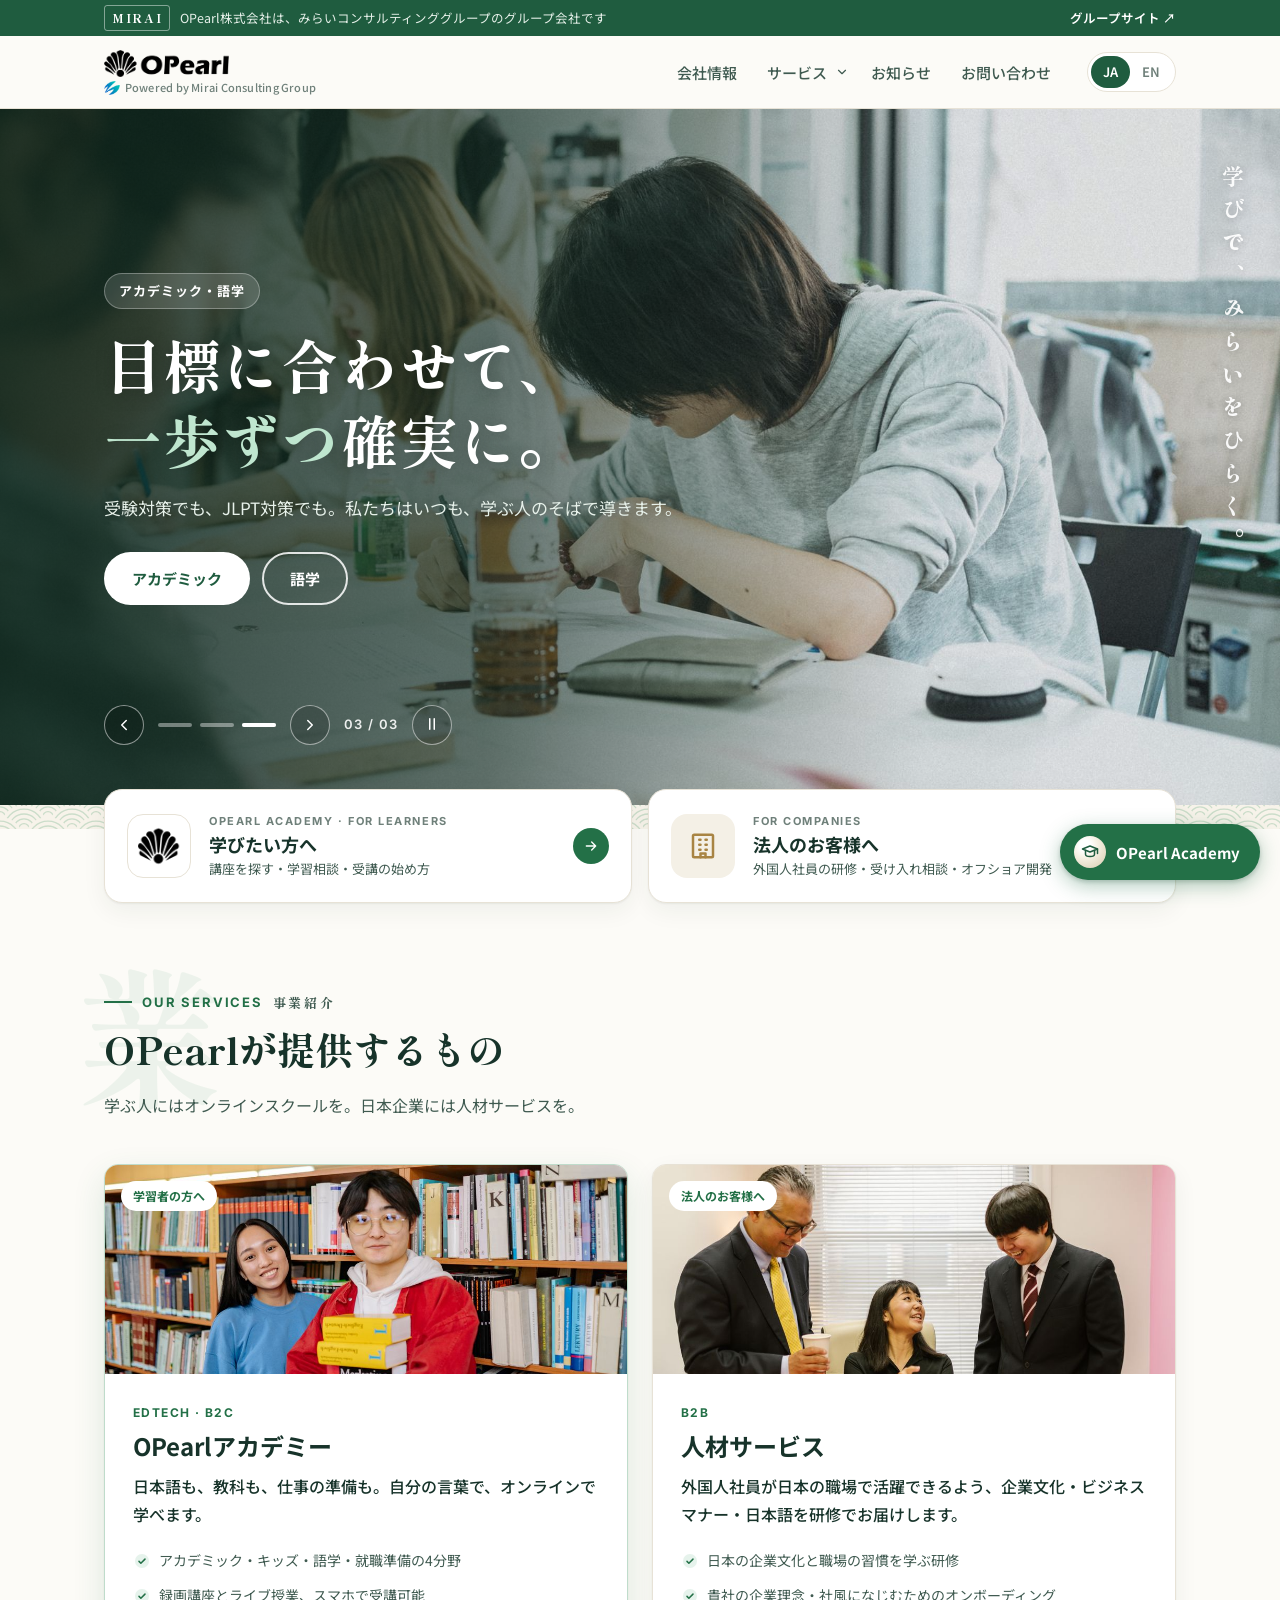
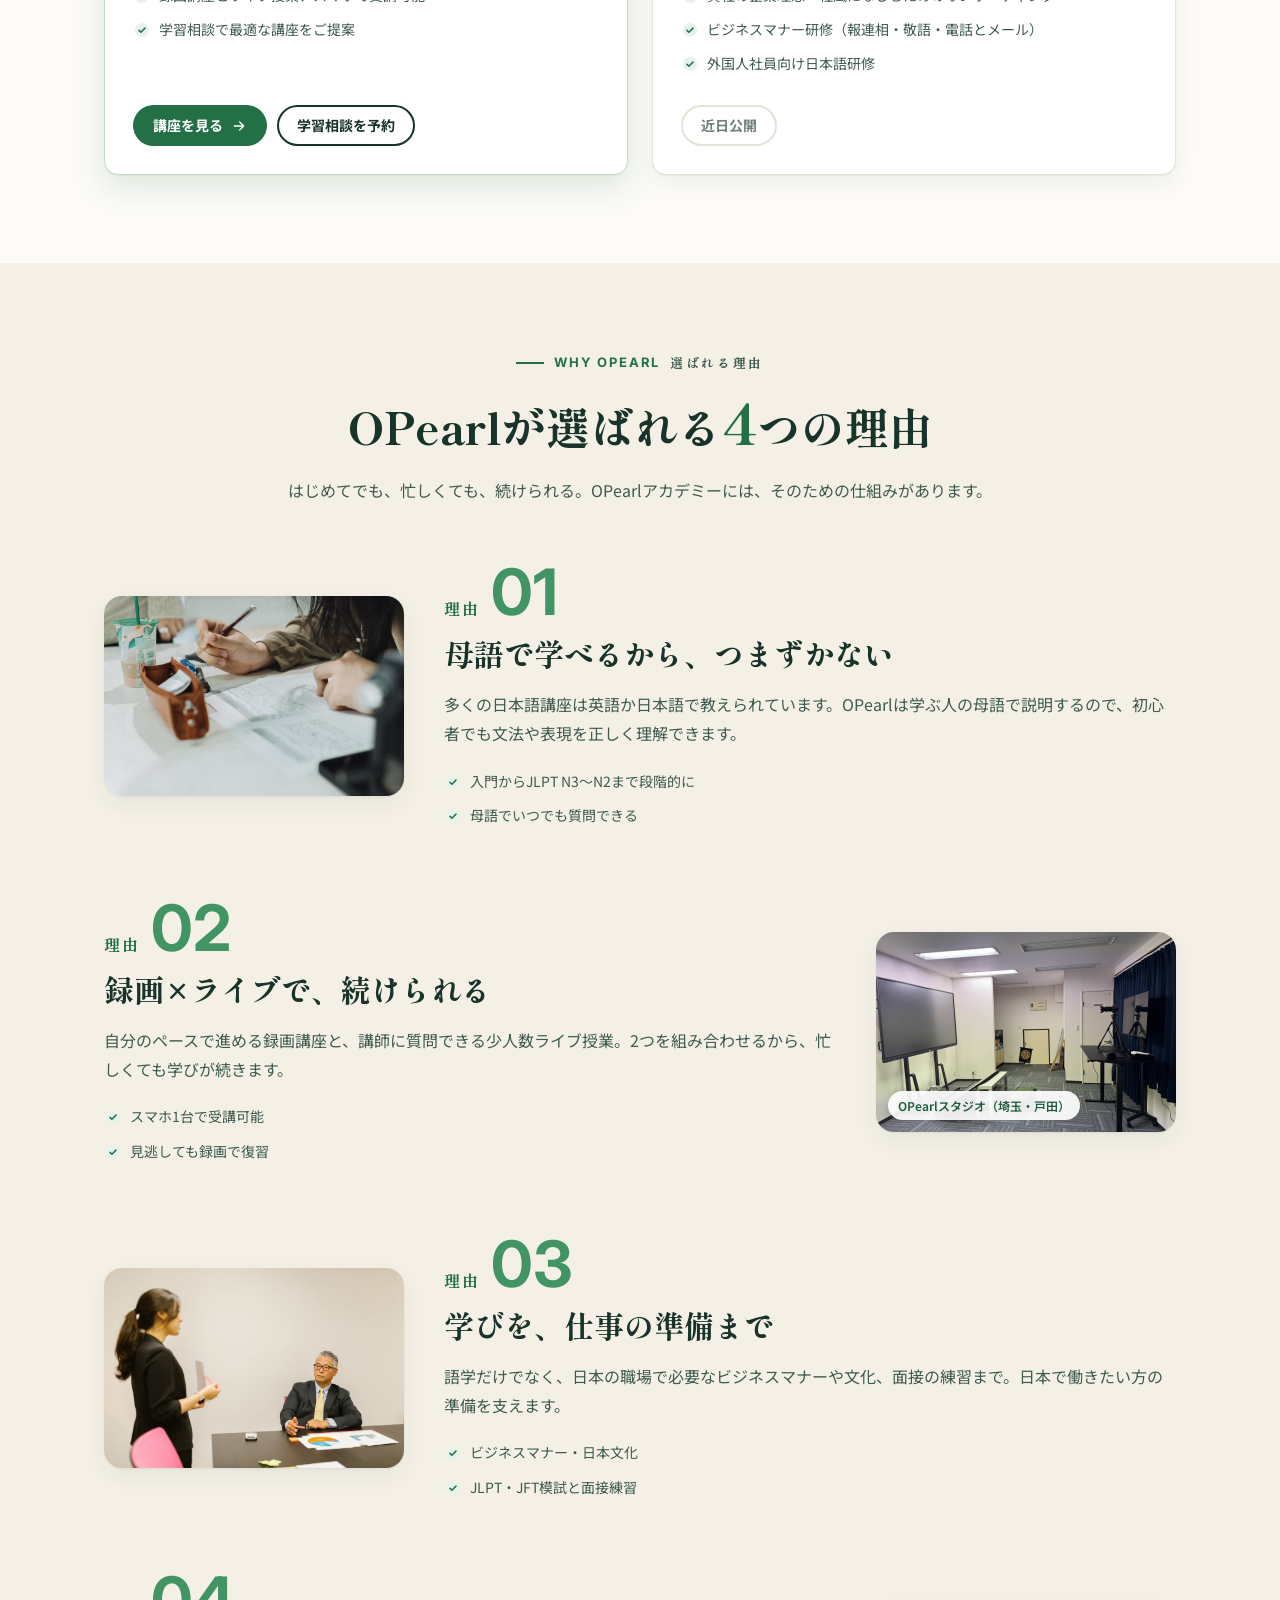
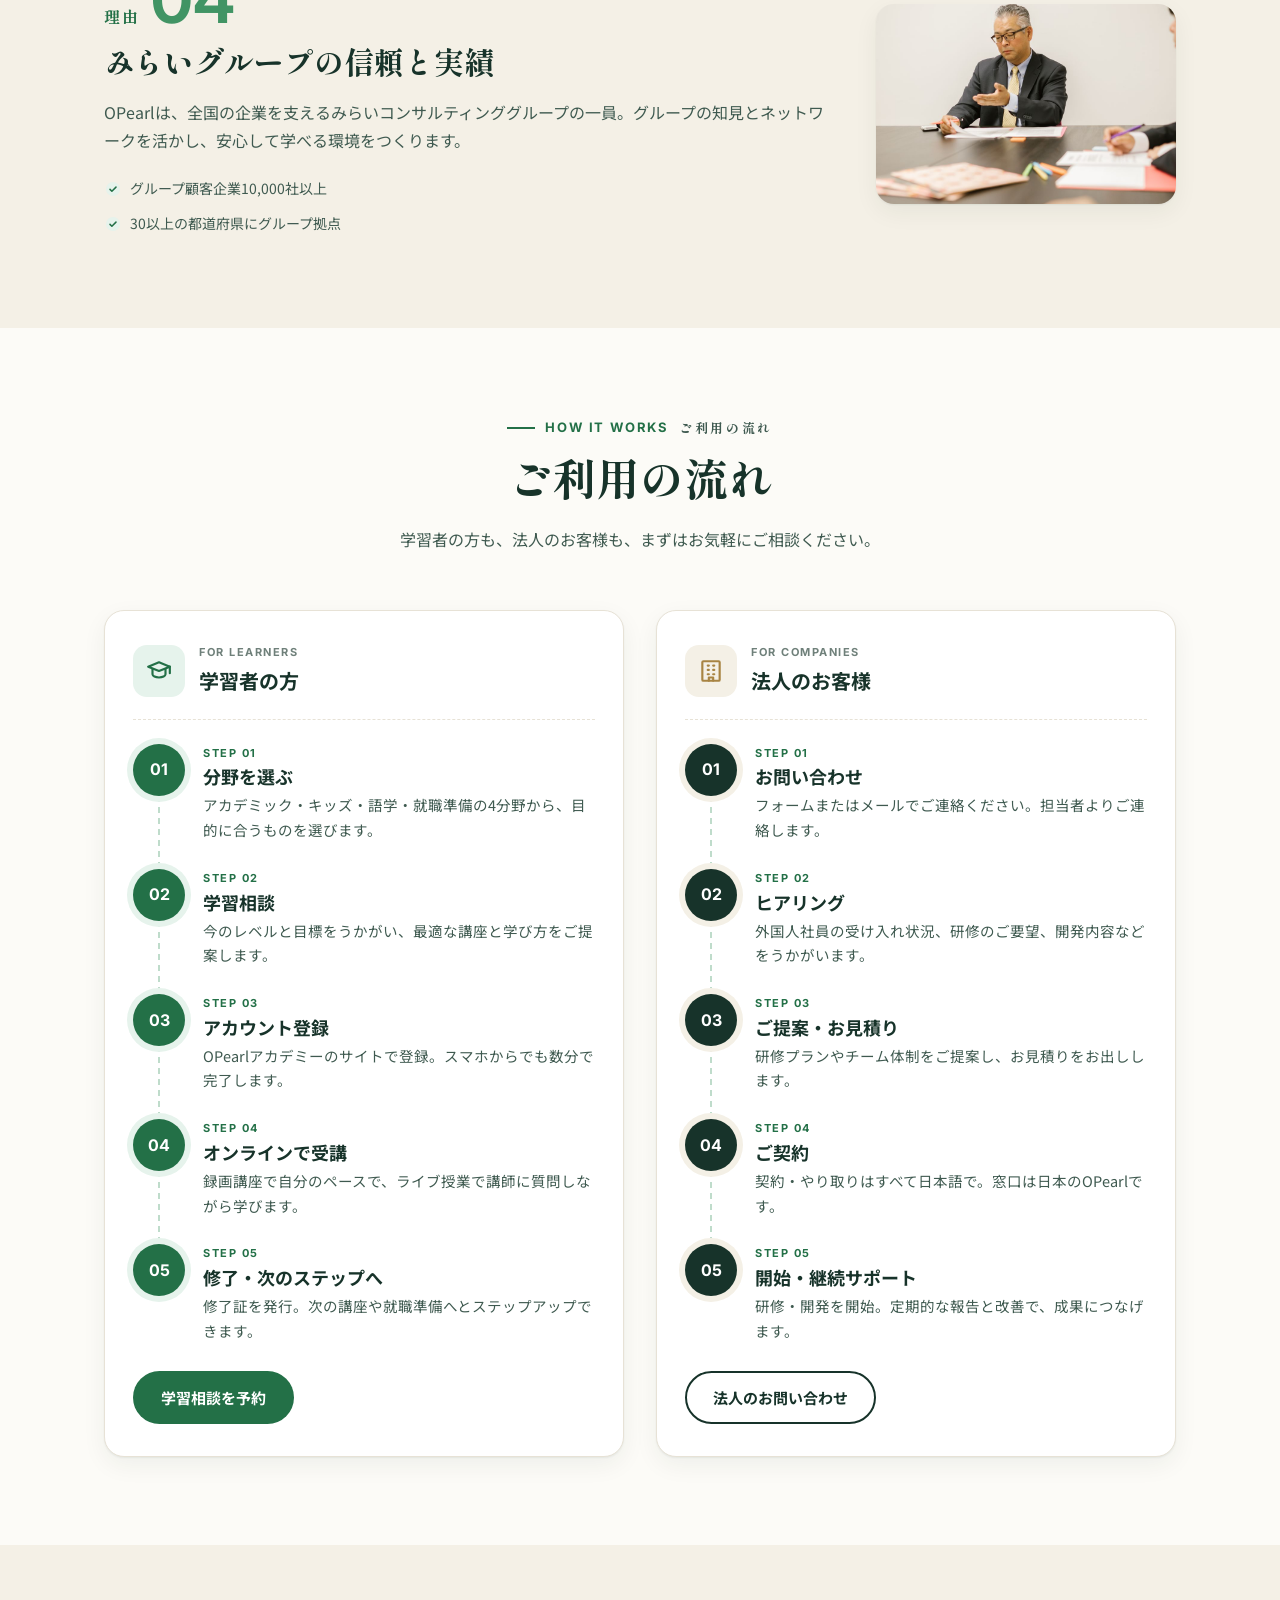
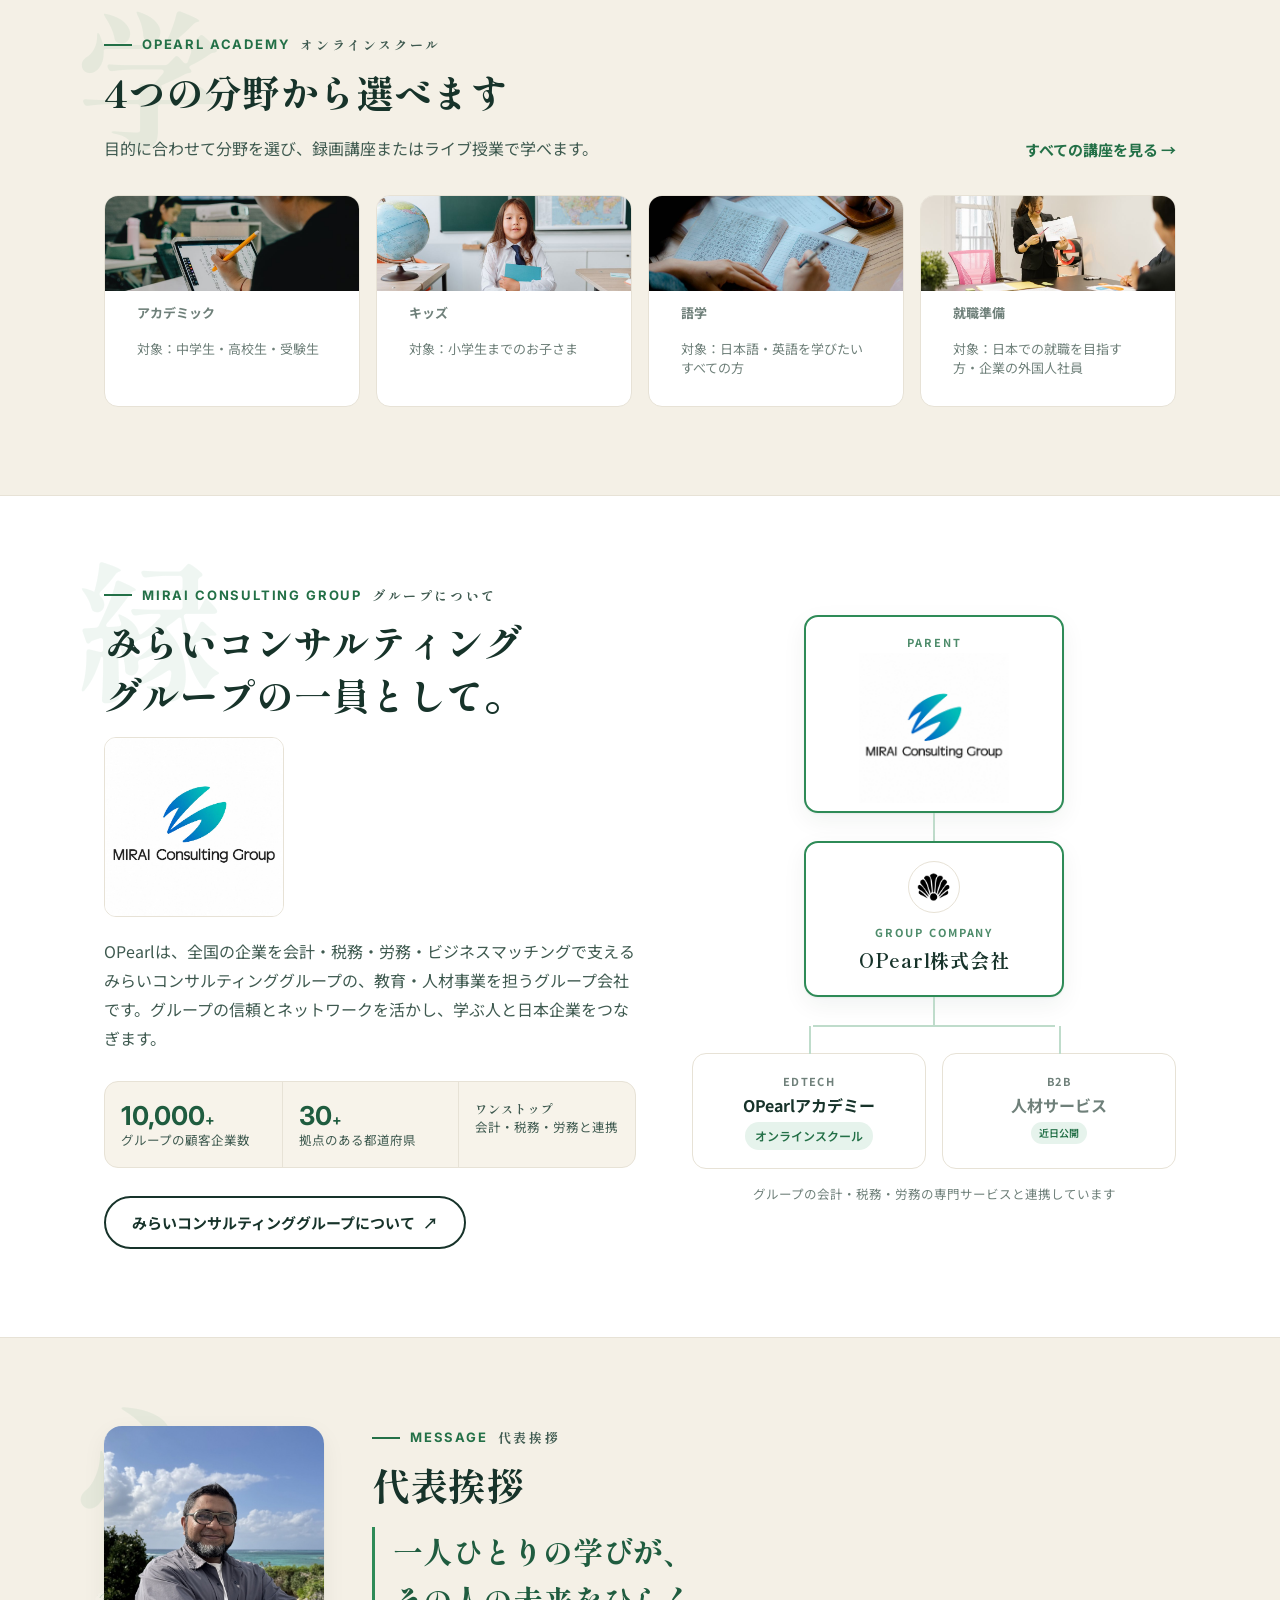
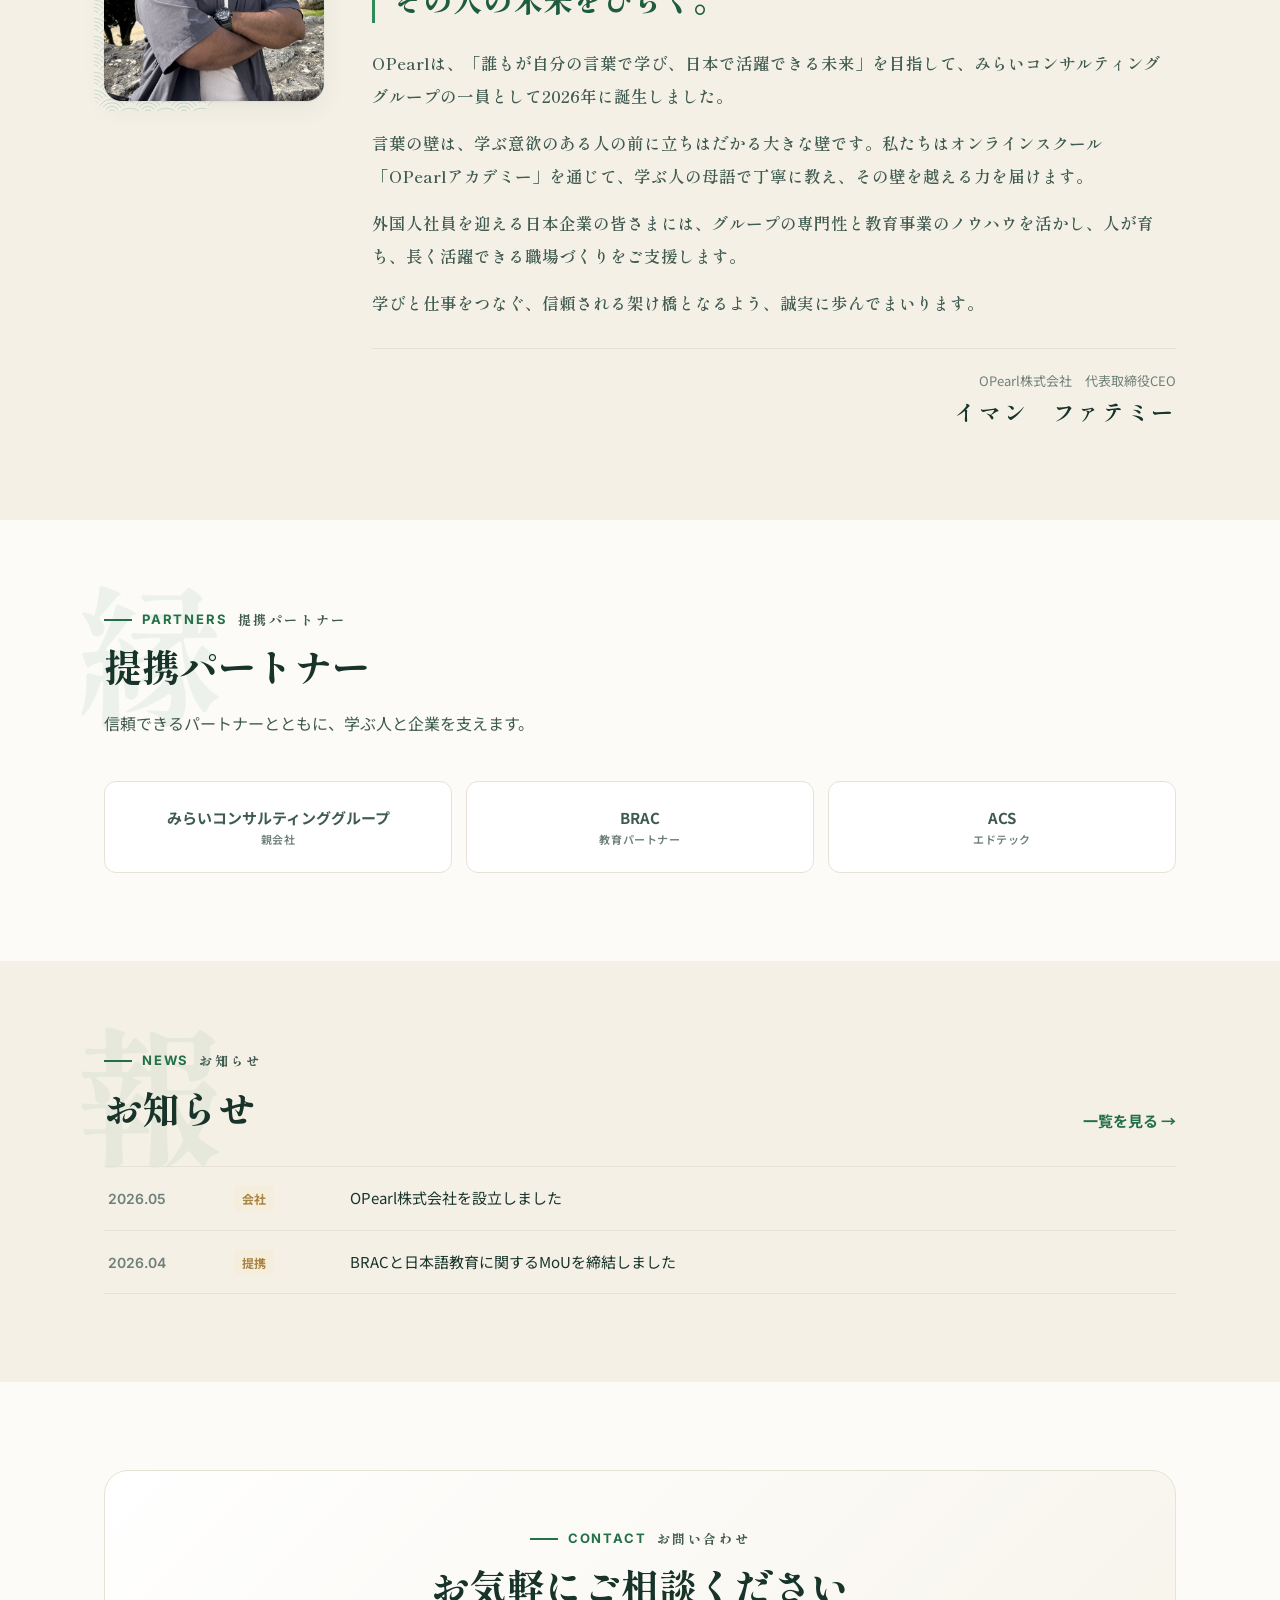
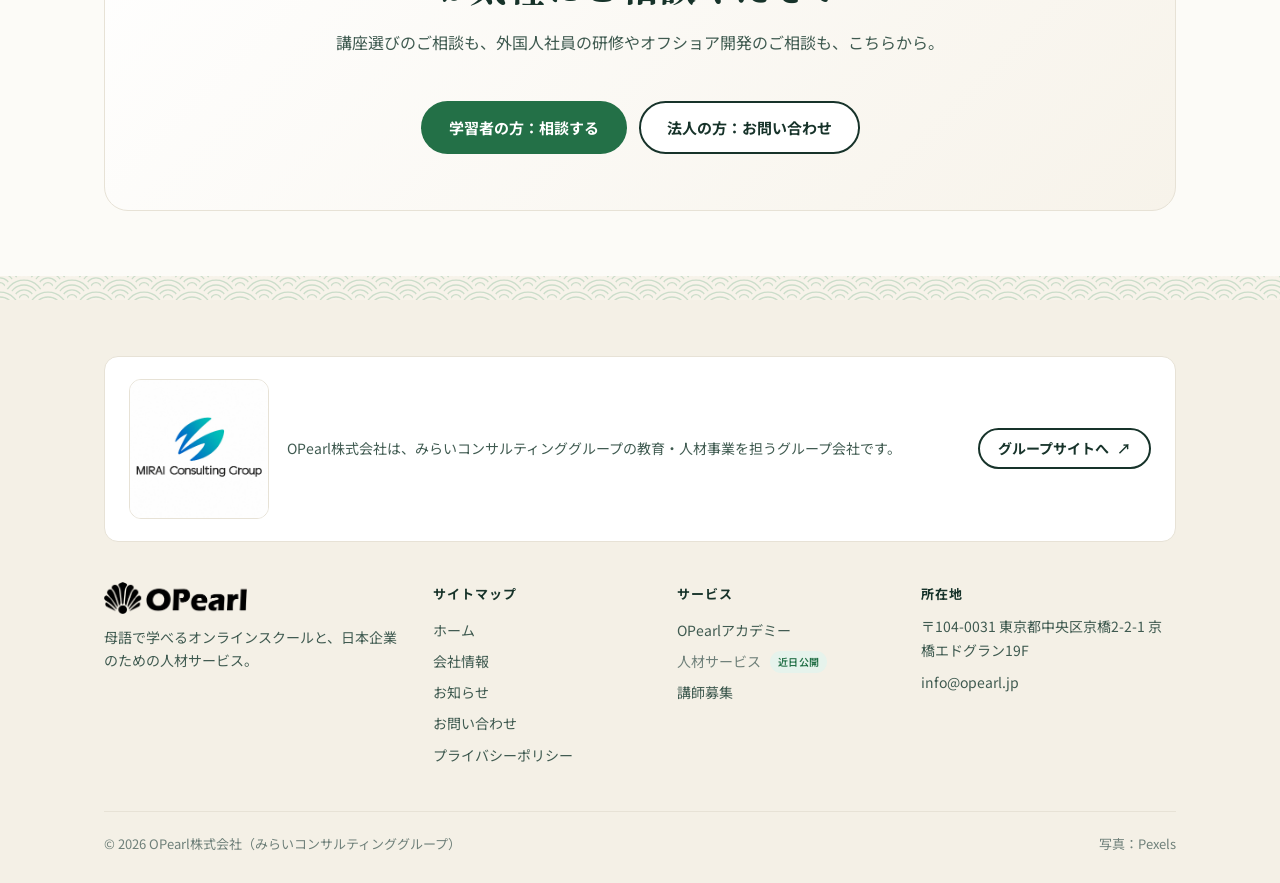
==== commit af999980: "Japanese version fixes: names, contact email, remove seals - Show the CEO's name in Japanese (イマン　ファ" ====
--- a/index.html
+++ b/index.html
@@ -135,7 +135,7 @@
           </div>
         </div> -->
       </div>
-      <div class="tategaki" aria-hidden="true">学びで、みらいをひらく。<span class="hanko">真珠</span></div>
+      <div class="tategaki" aria-hidden="true">学びで、みらいをひらく。</div>
       <div class="car-ui">
         <div class="wrap">
           <button class="car-btn" type="button" data-car="prev" aria-label="Previous slide"><svg viewBox="0 0 24 24"
@@ -577,9 +577,8 @@
           <div class="ceo-sign">
             <div>
               <small><span class="ja">OPearl株式会社　代表取締役CEO</span><span class="en">Representative Director / CEO, OPearl Co., Ltd.</span></small>
-              <b>Fatemee IMAN</b>
-            </div>
-            <span class="hanko lg" aria-hidden="true">代表</span>
+              <b><span class="ja">イマン　ファテミー</span><span class="en">Fatemee IMAN</span></b>
+            </div>
           </div>
         </div>
       </div>
--- a/assets/css/styles.css
+++ b/assets/css/styles.css
@@ -402,7 +402,7 @@
 .member img { width: 100%; height: auto; aspect-ratio: 1; object-fit: cover; background: var(--pearl-2); }
 .member .m-body { padding: 22px 24px 26px; }
 .member .role { font-size: 13px; font-weight: 700; color: var(--accent-strong); }
-.member h3 { margin: 2px 0 8px; font-size: 21px; }
+.member h3 { margin: 2px 0 8px; font-size: 21px; word-break: keep-all; }
 .member p { font-size: 14px; }
 
 .vision { text-align: center; max-width: 860px; margin: 0 auto; }
@@ -486,10 +486,10 @@
 
 
 /* =====================================================================
-   Japanese touches: seigaiha waves, vertical text, hanko seal, kanji marks
+   Japanese touches: seigaiha waves, vertical text, kanji marks
    ===================================================================== */
 :root {
-  --shu: #c0472f;              /* 朱 vermilion, used sparingly for seals */
+  --shu: #c0472f;              /* 朱 vermilion */
   --seigaiha: url("data:image/svg+xml,%3Csvg xmlns='http://www.w3.org/2000/svg' width='40' height='20'%3E%3Cg transform='translate(0 10)'%3E%3Ccircle r='20' fill='%23f7f3ea'/%3E%3Ccircle r='16.5' fill='none' stroke='%232e8b57' stroke-opacity='.22' stroke-width='1.1'/%3E%3Ccircle r='12.5' fill='none' stroke='%232e8b57' stroke-opacity='.22' stroke-width='1.1'/%3E%3Ccircle r='8.5' fill='none' stroke='%232e8b57' stroke-opacity='.22' stroke-width='1.1'/%3E%3Ccircle r='4.5' fill='none' stroke='%232e8b57' stroke-opacity='.22' stroke-width='1.1'/%3E%3C/g%3E%3Cg transform='translate(40 10)'%3E%3Ccircle r='20' fill='%23f7f3ea'/%3E%3Ccircle r='16.5' fill='none' stroke='%232e8b57' stroke-opacity='.22' stroke-width='1.1'/%3E%3Ccircle r='12.5' fill='none' stroke='%232e8b57' stroke-opacity='.22' stroke-width='1.1'/%3E%3Ccircle r='8.5' fill='none' stroke='%232e8b57' stroke-opacity='.22' stroke-width='1.1'/%3E%3Ccircle r='4.5' fill='none' stroke='%232e8b57' stroke-opacity='.22' stroke-width='1.1'/%3E%3C/g%3E%3Cg transform='translate(20 20)'%3E%3Ccircle r='20' fill='%23f7f3ea'/%3E%3Ccircle r='16.5' fill='none' stroke='%232e8b57' stroke-opacity='.22' stroke-width='1.1'/%3E%3Ccircle r='12.5' fill='none' stroke='%232e8b57' stroke-opacity='.22' stroke-width='1.1'/%3E%3Ccircle r='8.5' fill='none' stroke='%232e8b57' stroke-opacity='.22' stroke-width='1.1'/%3E%3Ccircle r='4.5' fill='none' stroke='%232e8b57' stroke-opacity='.22' stroke-width='1.1'/%3E%3C/g%3E%3Cg transform='translate(0 30)'%3E%3Ccircle r='20' fill='%23f7f3ea'/%3E%3Ccircle r='16.5' fill='none' stroke='%232e8b57' stroke-opacity='.22' stroke-width='1.1'/%3E%3Ccircle r='12.5' fill='none' stroke='%232e8b57' stroke-opacity='.22' stroke-width='1.1'/%3E%3Ccircle r='8.5' fill='none' stroke='%232e8b57' stroke-opacity='.22' stroke-width='1.1'/%3E%3Ccircle r='4.5' fill='none' stroke='%232e8b57' stroke-opacity='.22' stroke-width='1.1'/%3E%3C/g%3E%3Cg transform='translate(40 30)'%3E%3Ccircle r='20' fill='%23f7f3ea'/%3E%3Ccircle r='16.5' fill='none' stroke='%232e8b57' stroke-opacity='.22' stroke-width='1.1'/%3E%3Ccircle r='12.5' fill='none' stroke='%232e8b57' stroke-opacity='.22' stroke-width='1.1'/%3E%3Ccircle r='8.5' fill='none' stroke='%232e8b57' stroke-opacity='.22' stroke-width='1.1'/%3E%3Ccircle r='4.5' fill='none' stroke='%232e8b57' stroke-opacity='.22' stroke-width='1.1'/%3E%3C/g%3E%3C/svg%3E");
   --seigaiha-dark: url("data:image/svg+xml,%3Csvg xmlns='http://www.w3.org/2000/svg' width='40' height='20'%3E%3Cg transform='translate(0 10)'%3E%3Ccircle r='20' fill='%231f5c3f'/%3E%3Ccircle r='16.5' fill='none' stroke='%23eadfc4' stroke-opacity='.16' stroke-width='1.1'/%3E%3Ccircle r='12.5' fill='none' stroke='%23eadfc4' stroke-opacity='.16' stroke-width='1.1'/%3E%3Ccircle r='8.5' fill='none' stroke='%23eadfc4' stroke-opacity='.16' stroke-width='1.1'/%3E%3Ccircle r='4.5' fill='none' stroke='%23eadfc4' stroke-opacity='.16' stroke-width='1.1'/%3E%3C/g%3E%3Cg transform='translate(40 10)'%3E%3Ccircle r='20' fill='%231f5c3f'/%3E%3Ccircle r='16.5' fill='none' stroke='%23eadfc4' stroke-opacity='.16' stroke-width='1.1'/%3E%3Ccircle r='12.5' fill='none' stroke='%23eadfc4' stroke-opacity='.16' stroke-width='1.1'/%3E%3Ccircle r='8.5' fill='none' stroke='%23eadfc4' stroke-opacity='.16' stroke-width='1.1'/%3E%3Ccircle r='4.5' fill='none' stroke='%23eadfc4' stroke-opacity='.16' stroke-width='1.1'/%3E%3C/g%3E%3Cg transform='translate(20 20)'%3E%3Ccircle r='20' fill='%231f5c3f'/%3E%3Ccircle r='16.5' fill='none' stroke='%23eadfc4' stroke-opacity='.16' stroke-width='1.1'/%3E%3Ccircle r='12.5' fill='none' stroke='%23eadfc4' stroke-opacity='.16' stroke-width='1.1'/%3E%3Ccircle r='8.5' fill='none' stroke='%23eadfc4' stroke-opacity='.16' stroke-width='1.1'/%3E%3Ccircle r='4.5' fill='none' stroke='%23eadfc4' stroke-opacity='.16' stroke-width='1.1'/%3E%3C/g%3E%3Cg transform='translate(0 30)'%3E%3Ccircle r='20' fill='%231f5c3f'/%3E%3Ccircle r='16.5' fill='none' stroke='%23eadfc4' stroke-opacity='.16' stroke-width='1.1'/%3E%3Ccircle r='12.5' fill='none' stroke='%23eadfc4' stroke-opacity='.16' stroke-width='1.1'/%3E%3Ccircle r='8.5' fill='none' stroke='%23eadfc4' stroke-opacity='.16' stroke-width='1.1'/%3E%3Ccircle r='4.5' fill='none' stroke='%23eadfc4' stroke-opacity='.16' stroke-width='1.1'/%3E%3C/g%3E%3Cg transform='translate(40 30)'%3E%3Ccircle r='20' fill='%231f5c3f'/%3E%3Ccircle r='16.5' fill='none' stroke='%23eadfc4' stroke-opacity='.16' stroke-width='1.1'/%3E%3Ccircle r='12.5' fill='none' stroke='%23eadfc4' stroke-opacity='.16' stroke-width='1.1'/%3E%3Ccircle r='8.5' fill='none' stroke='%23eadfc4' stroke-opacity='.16' stroke-width='1.1'/%3E%3Ccircle r='4.5' fill='none' stroke='%23eadfc4' stroke-opacity='.16' stroke-width='1.1'/%3E%3C/g%3E%3C/svg%3E");
 }
@@ -525,16 +525,6 @@
 .hero .wrap { padding-right: 72px; }
 @media (max-width: 1100px) { .tategaki { display: none; } .hero .wrap { padding-right: 24px; } }
 @media (max-width: 600px) { .hero .wrap { padding-right: 16px; } }
-
-/* hanko seal */
-.hanko {
-  display: inline-grid; place-items: center; width: 44px; height: 44px; flex: none;
-  border: 2.5px solid var(--shu); border-radius: 6px; color: var(--shu);
-  font-family: "Shippori Mincho B1", serif; font-weight: 800; font-size: 13px; line-height: 1.05;
-  writing-mode: vertical-rl; letter-spacing: .05em; transform: rotate(-4deg);
-  background: rgba(192, 71, 47, .04);
-}
-.hanko.lg { width: 64px; height: 64px; font-size: 19px; border-width: 3px; }
 
 /* big faint kanji behind a section heading */
 .has-k { position: relative; }
@@ -667,7 +657,6 @@
 .car-btn svg { width: 18px; height: 18px; }
 .car-count { font-family: "Inter", sans-serif; font-size: 13px; font-weight: 600; letter-spacing: .1em; opacity: .9; min-width: 44px; }
 .hero-carousel .tategaki { color: #fff; opacity: .92; right: 28px; top: 56px; z-index: 2; text-shadow: 0 1px 10px rgba(0,0,0,.3); }
-.hero-carousel .hanko { background: rgba(255,255,255,.9); }
 .hero-carousel .wave-edge { position: absolute; left: 0; right: 0; bottom: 0; height: 24px; z-index: 2; background: var(--seigaiha) repeat-x; background-size: 48px 24px; }
 @media (max-width: 760px) {
   .hero-carousel { height: 640px; }
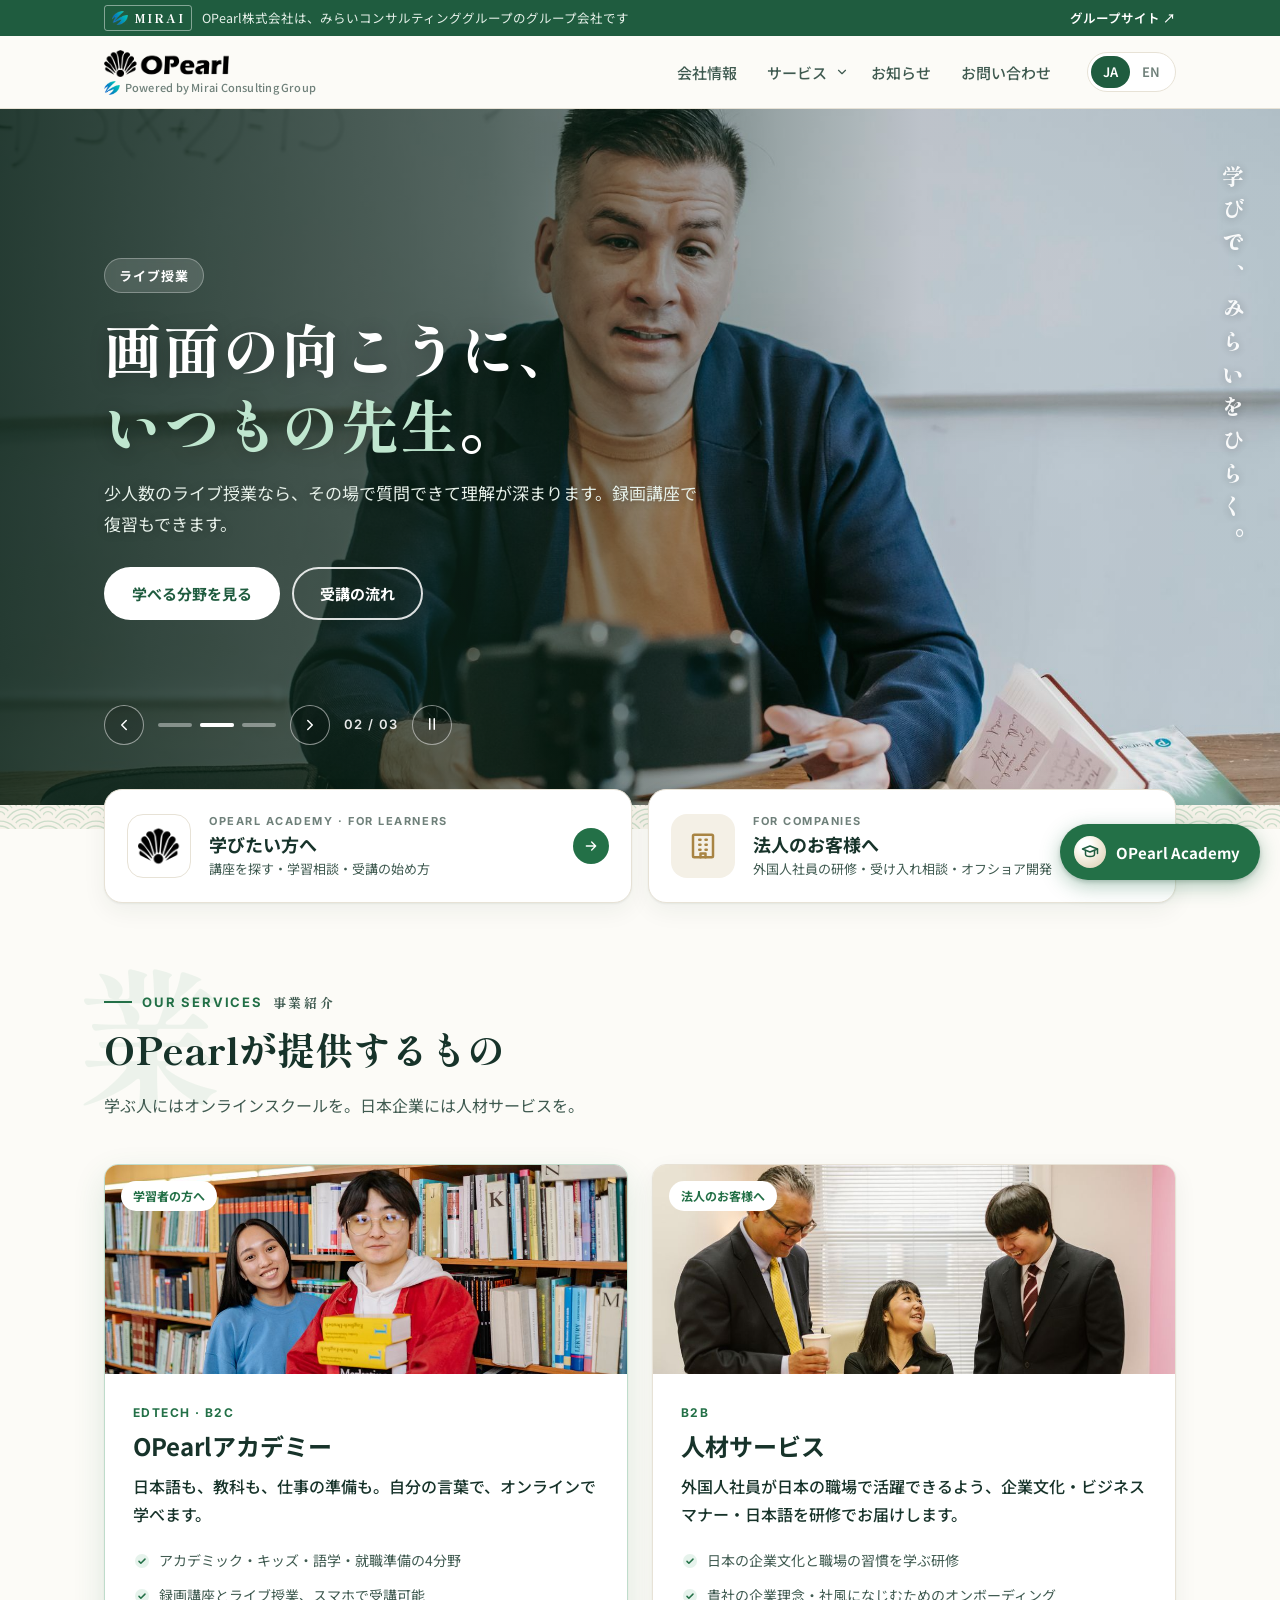
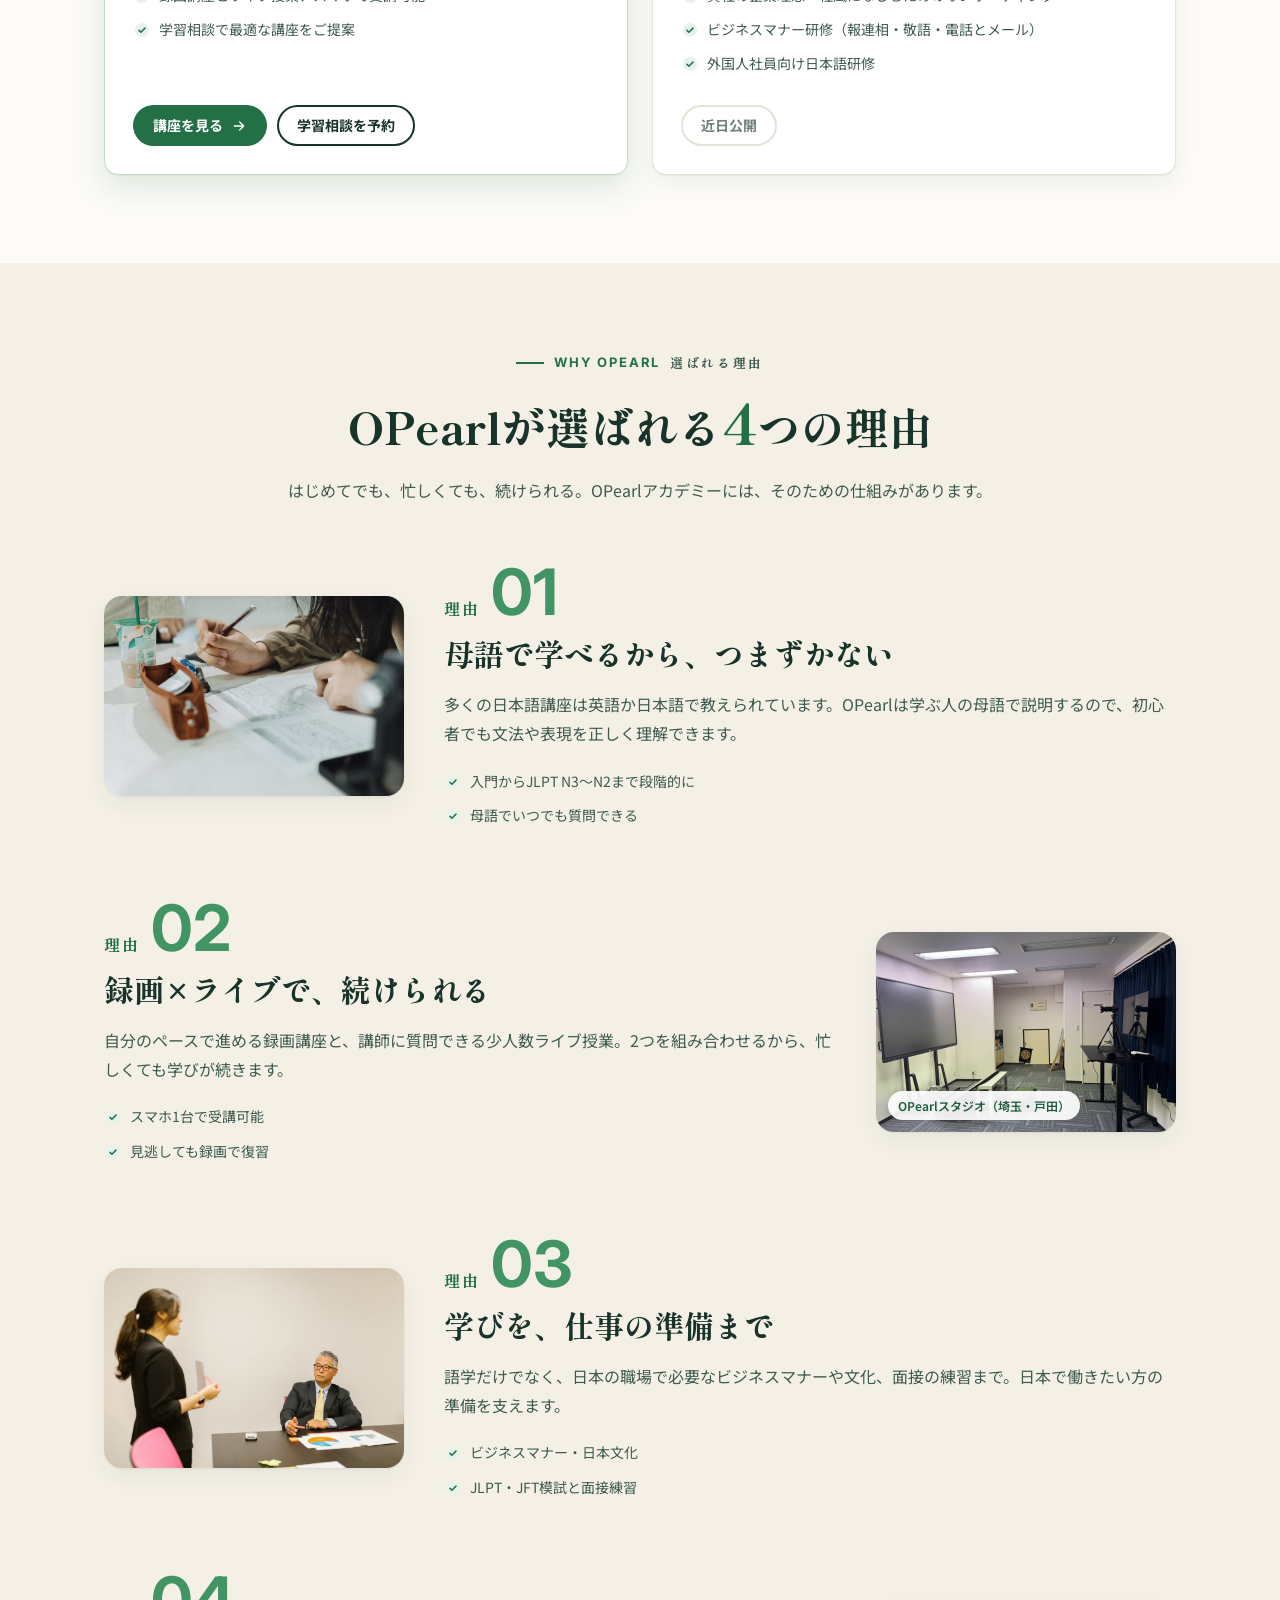
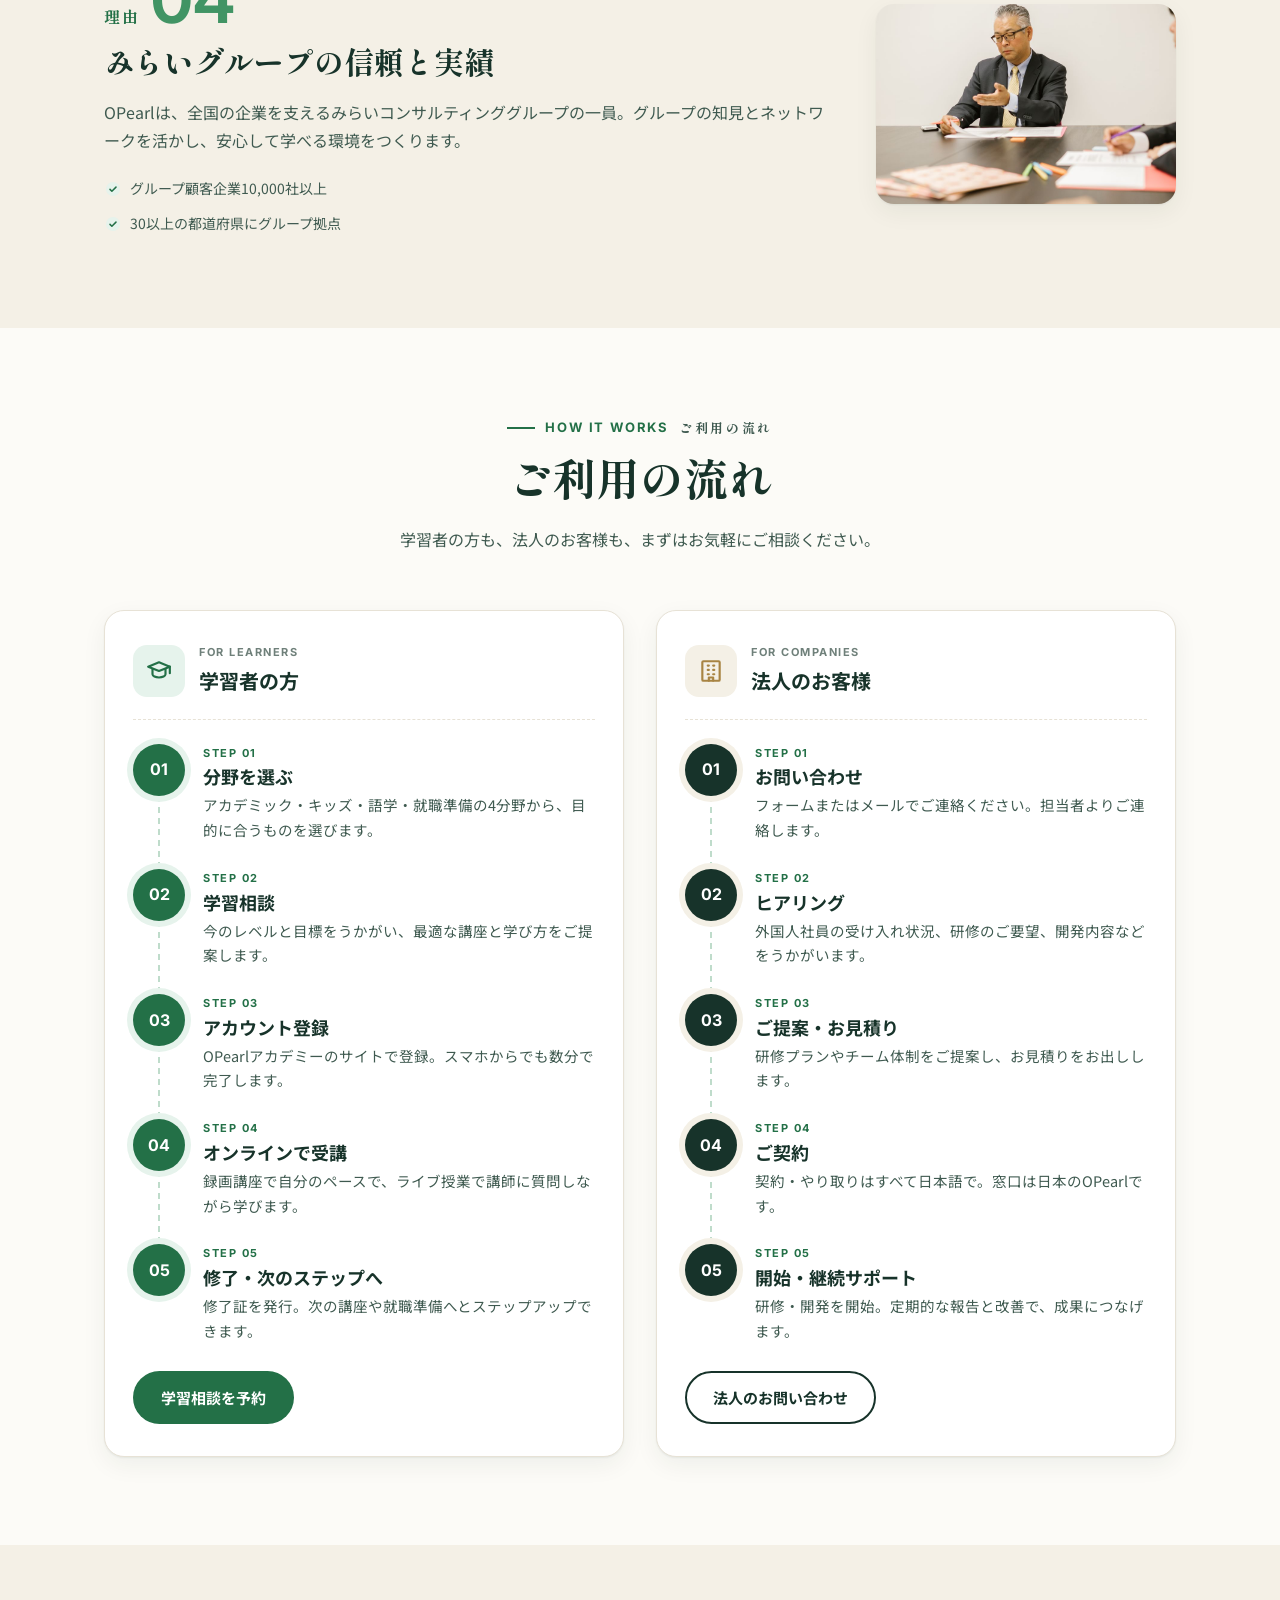
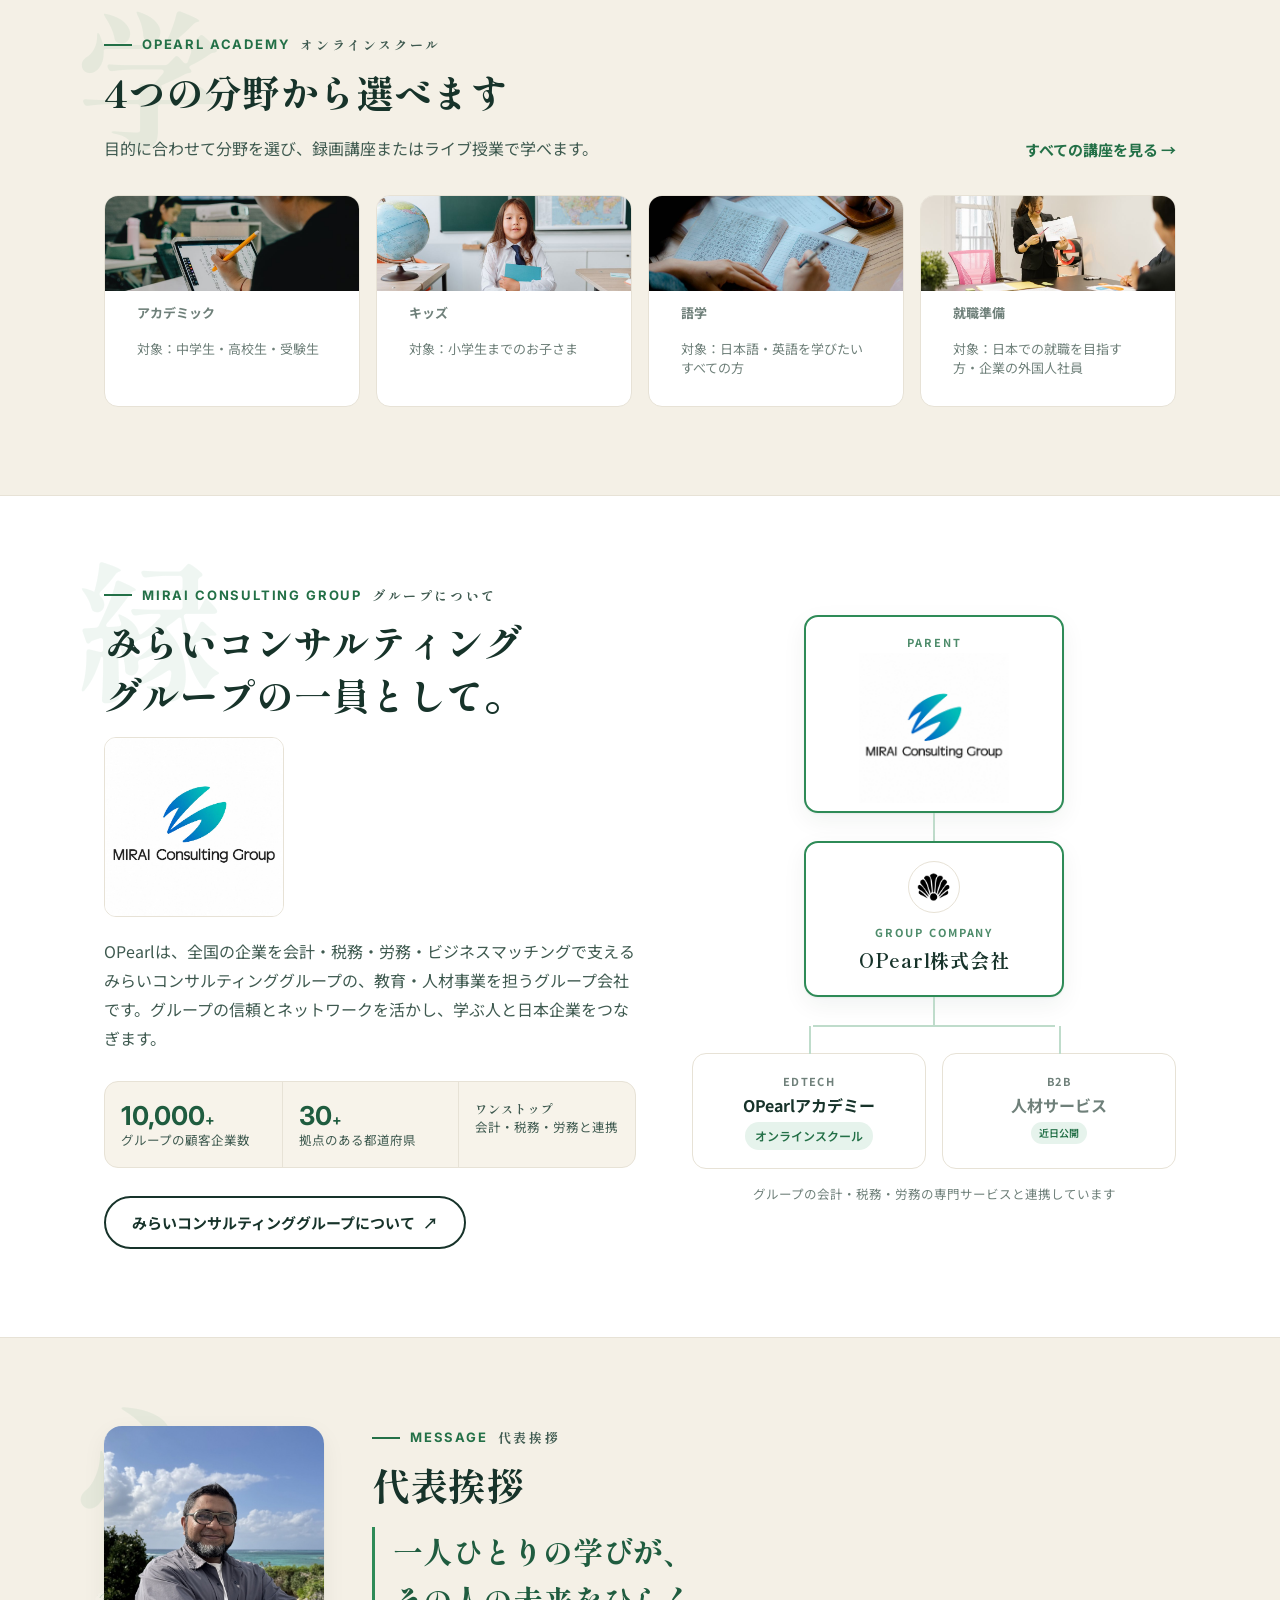
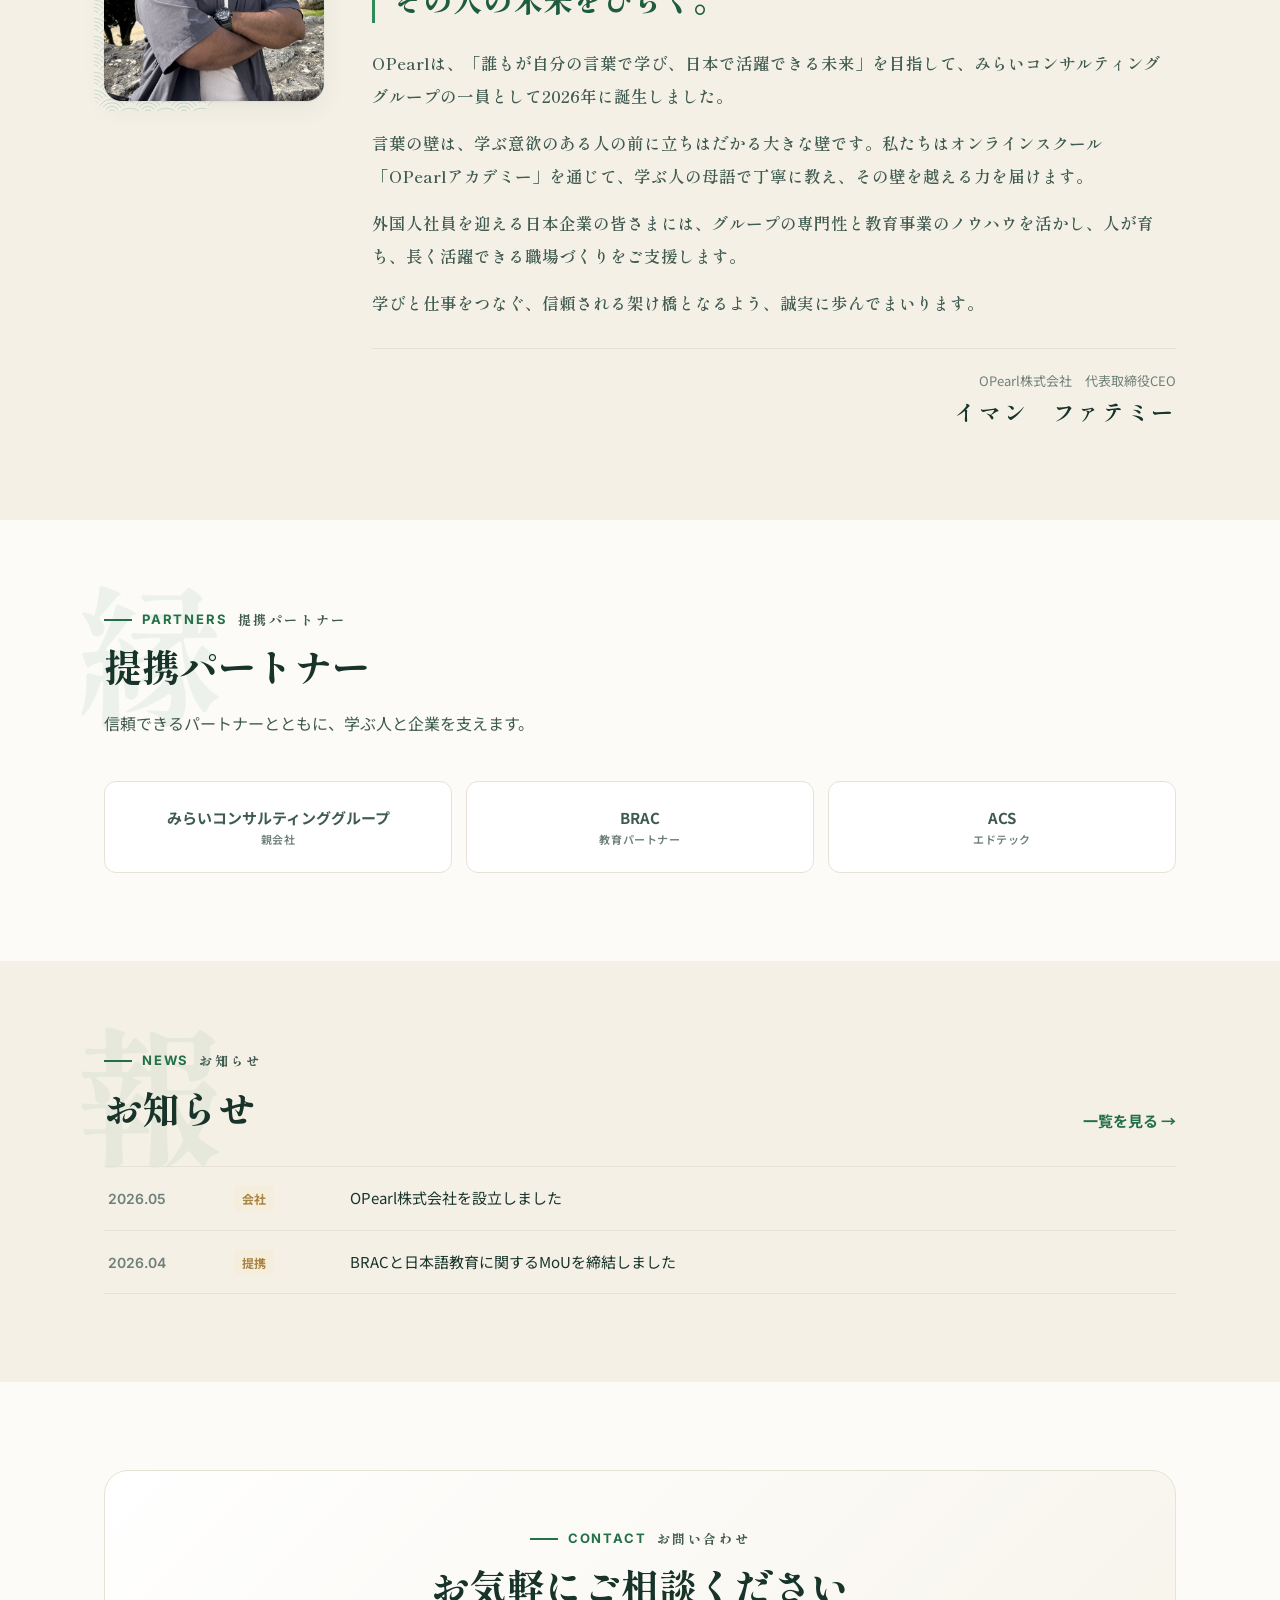
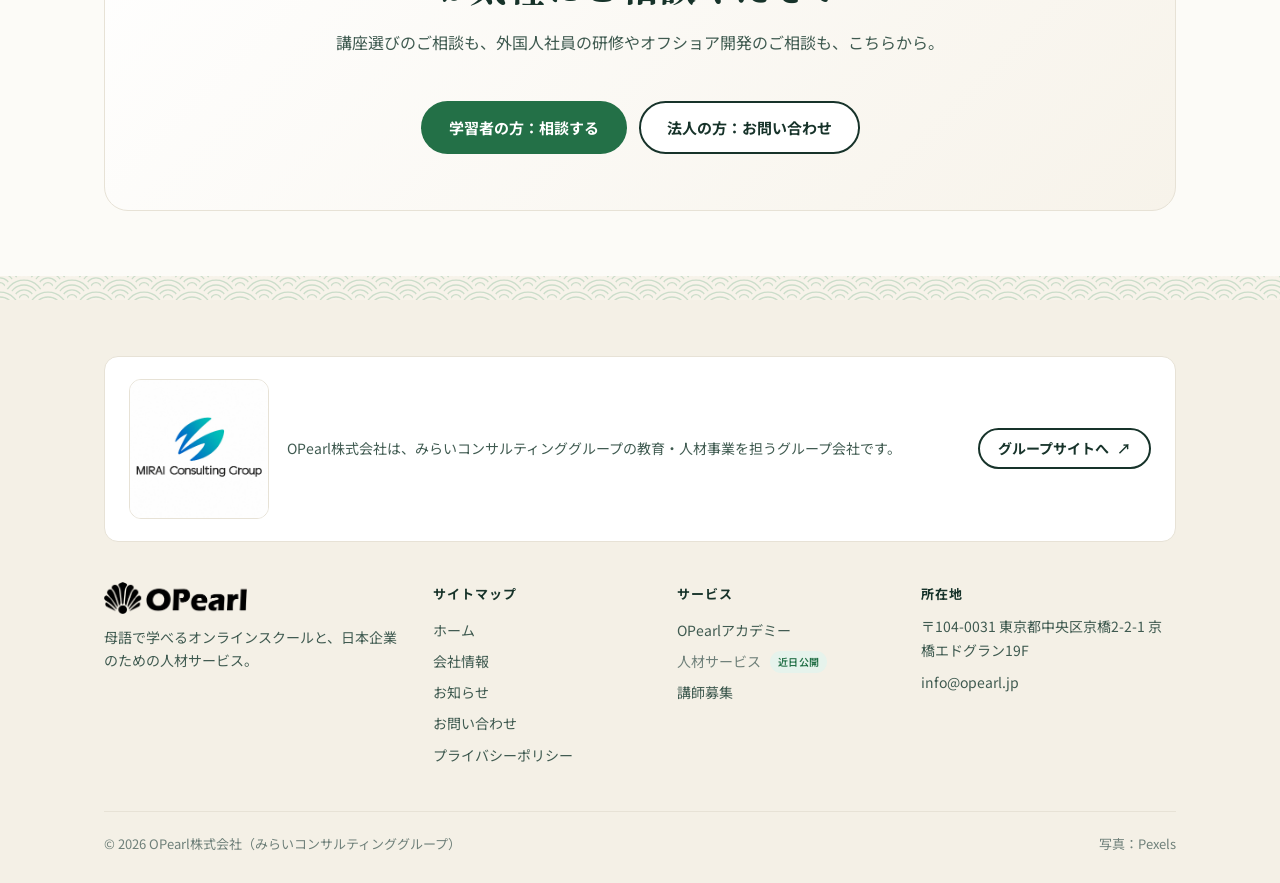
==== commit 378f268d: "Add Mirai logo mark to the green group bar Co-Authored-By: Claude Opus 5.5 <noreply@anthropic.com> C" ====
--- a/index.html
+++ b/index.html
@@ -23,7 +23,7 @@
 <body>
   <div class="group-bar">
     <div class="wrap">
-      <div class="gb-left"><span class="mirai-mark">MIRAI</span><span class="msg"><span
+      <div class="gb-left"><span class="mirai-mark"><img src="assets/img/mirai-mark.png" alt="" width="16" height="14">MIRAI</span><span class="msg"><span
             class="ja">OPearl株式会社は、みらいコンサルティンググループのグループ会社です</span><span class="en">OPearl Co., Ltd. is a member of Mirai
             Consulting Group</span></span></div>
       <a href="https://www.miraic.jp/" target="_blank" rel="noopener"><span class="ja">グループサイト</span><span
--- a/assets/css/styles.css
+++ b/assets/css/styles.css
@@ -555,6 +555,8 @@
   font-family: "Shippori Mincho B1", serif; font-weight: 800; letter-spacing: .14em; font-size: 12px;
   border: 1px solid rgba(255,255,255,.45); border-radius: 3px; padding: 1px 7px; white-space: nowrap; color: #fff;
 }
+.mirai-mark { display: inline-flex; align-items: center; gap: 6px; }
+.mirai-mark img { display: block; width: auto; height: 14px; }
 @media (max-width: 700px) { .group-bar .msg { display: none; } }
 
 /* logo lockup: OPearl / Powered by Mirai Consulting Group */
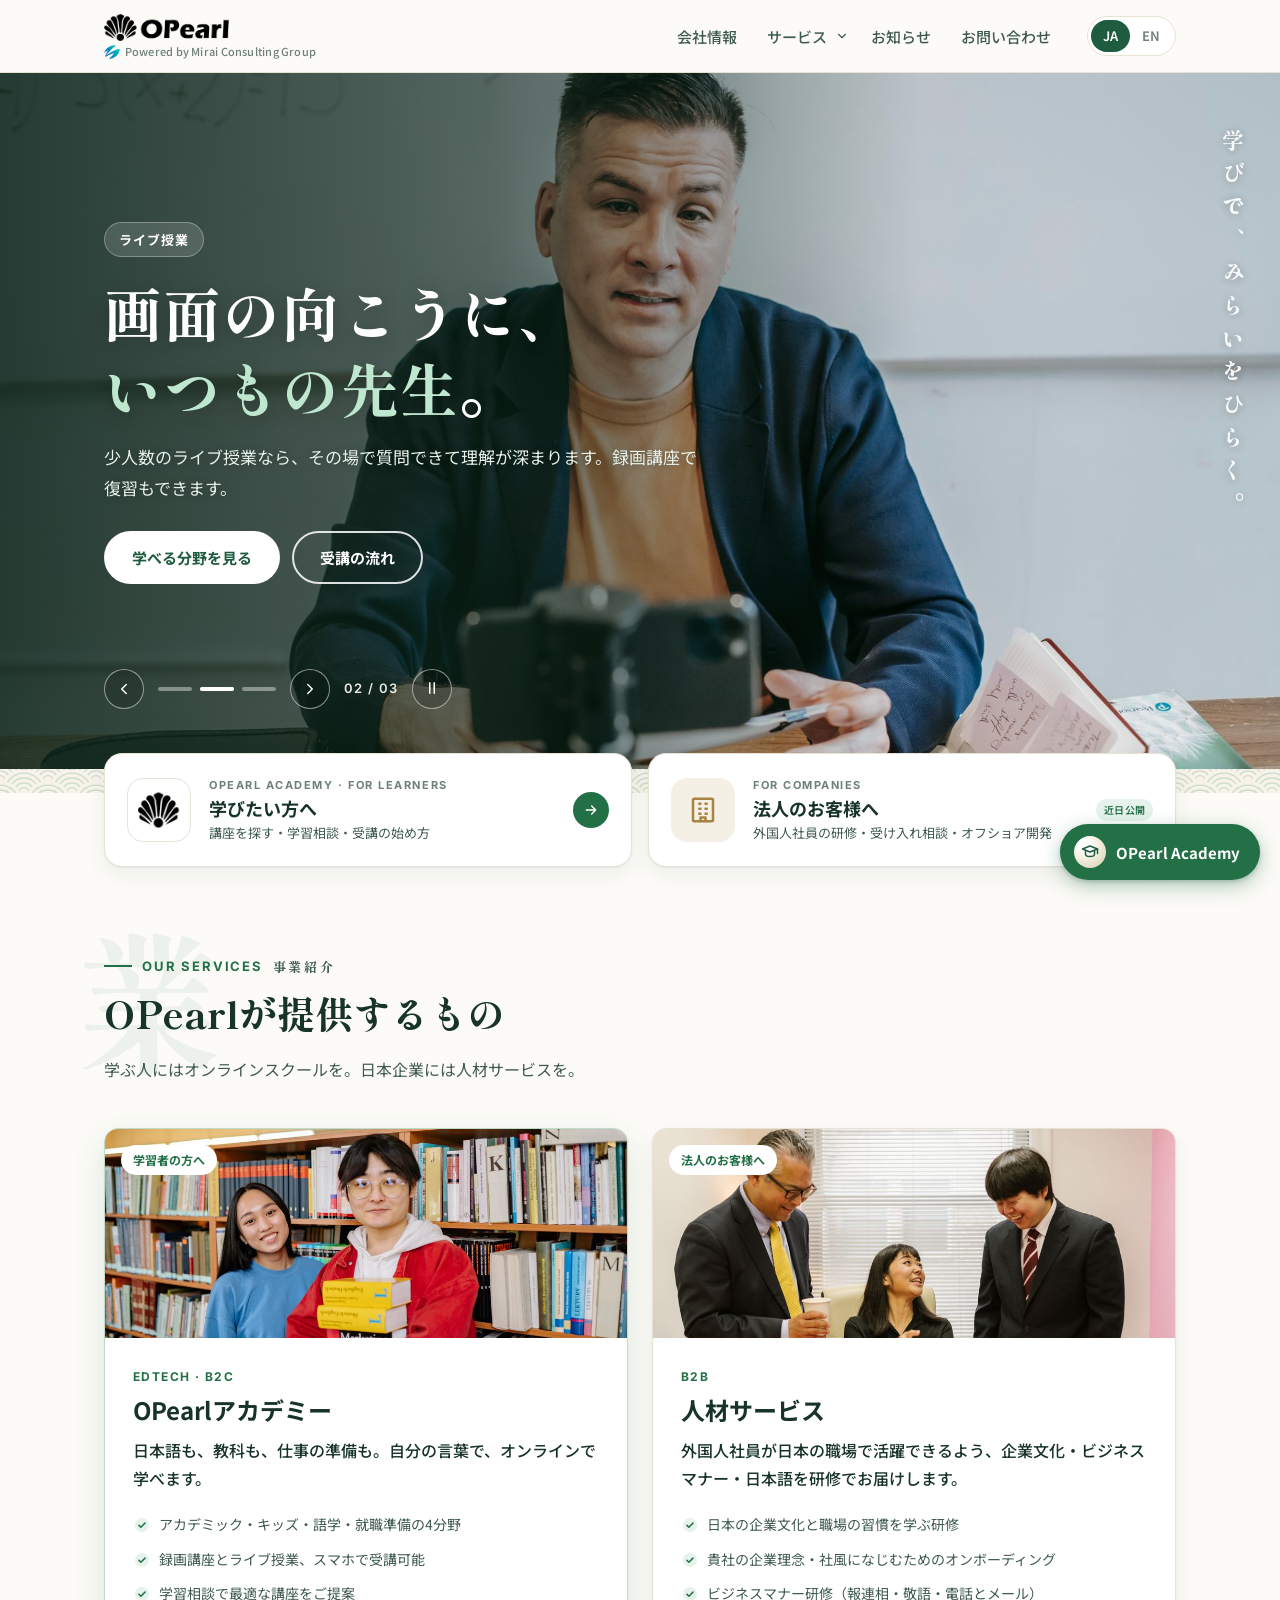
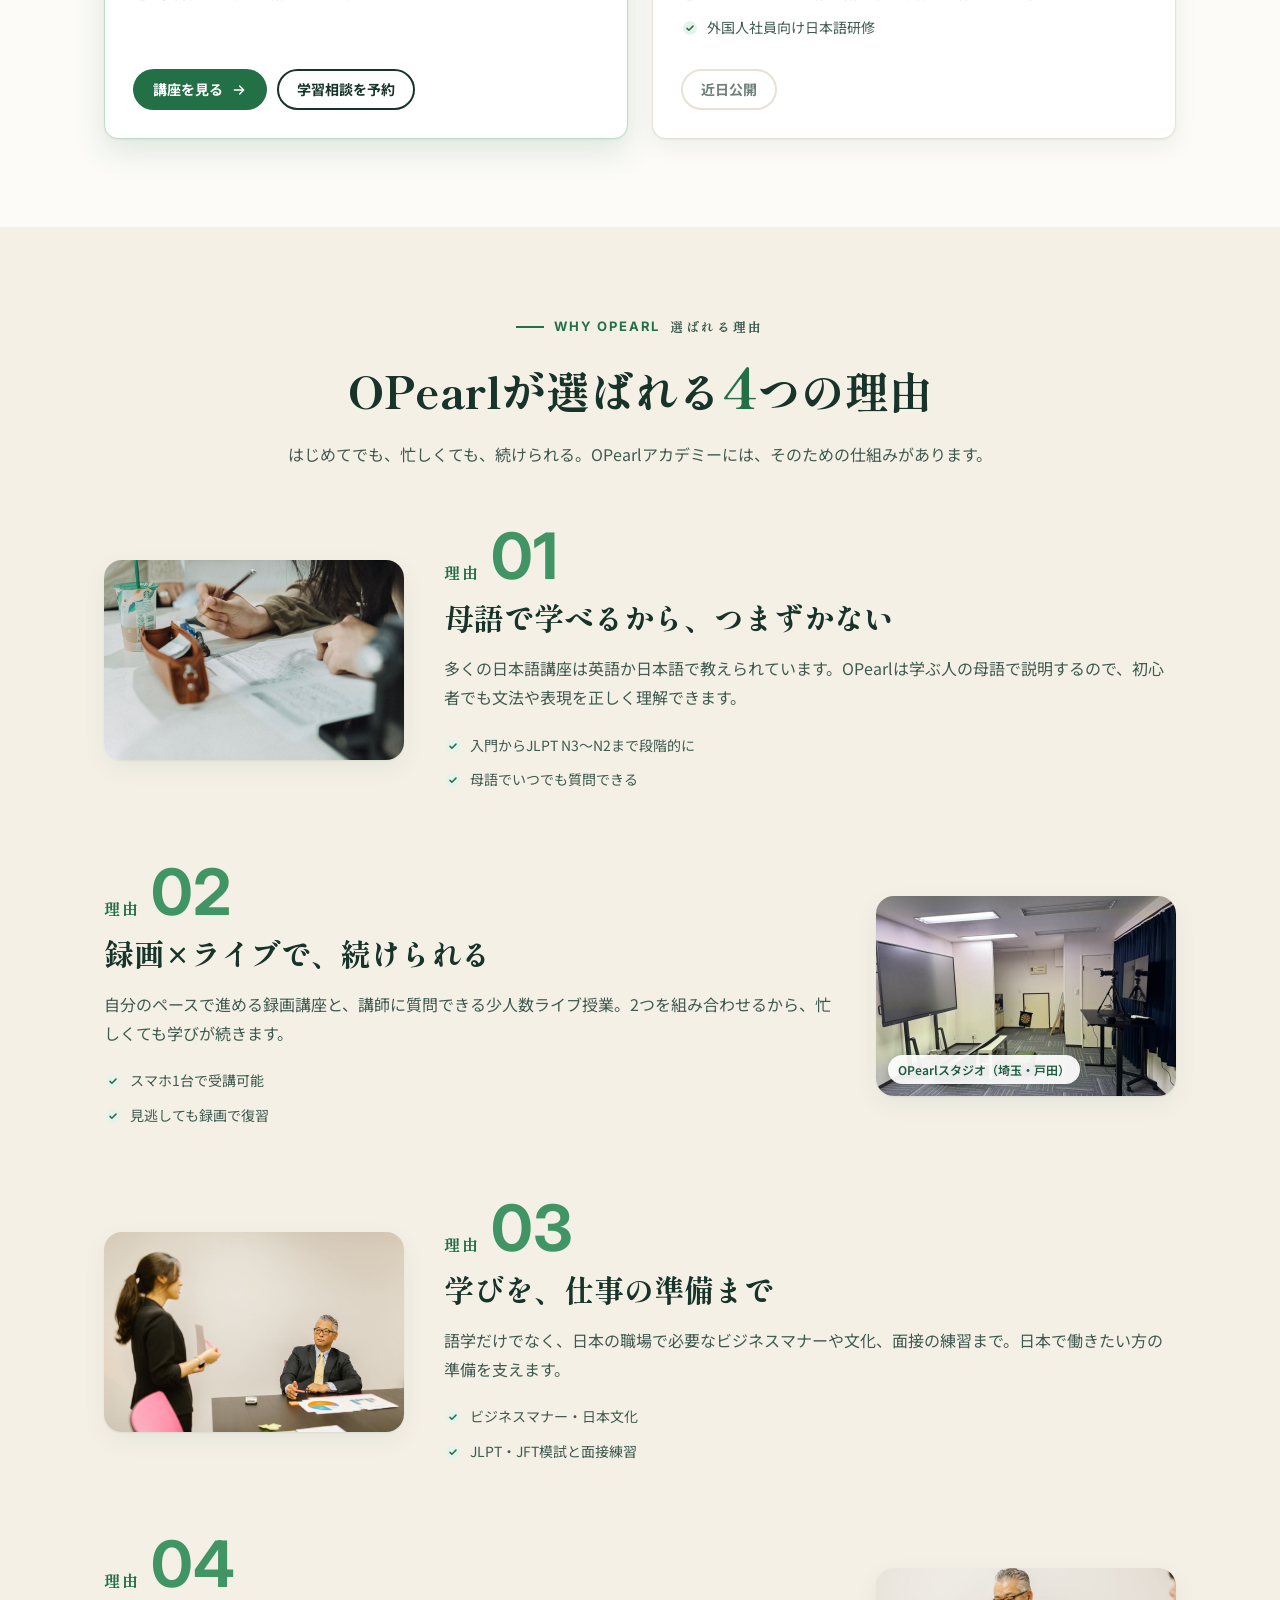
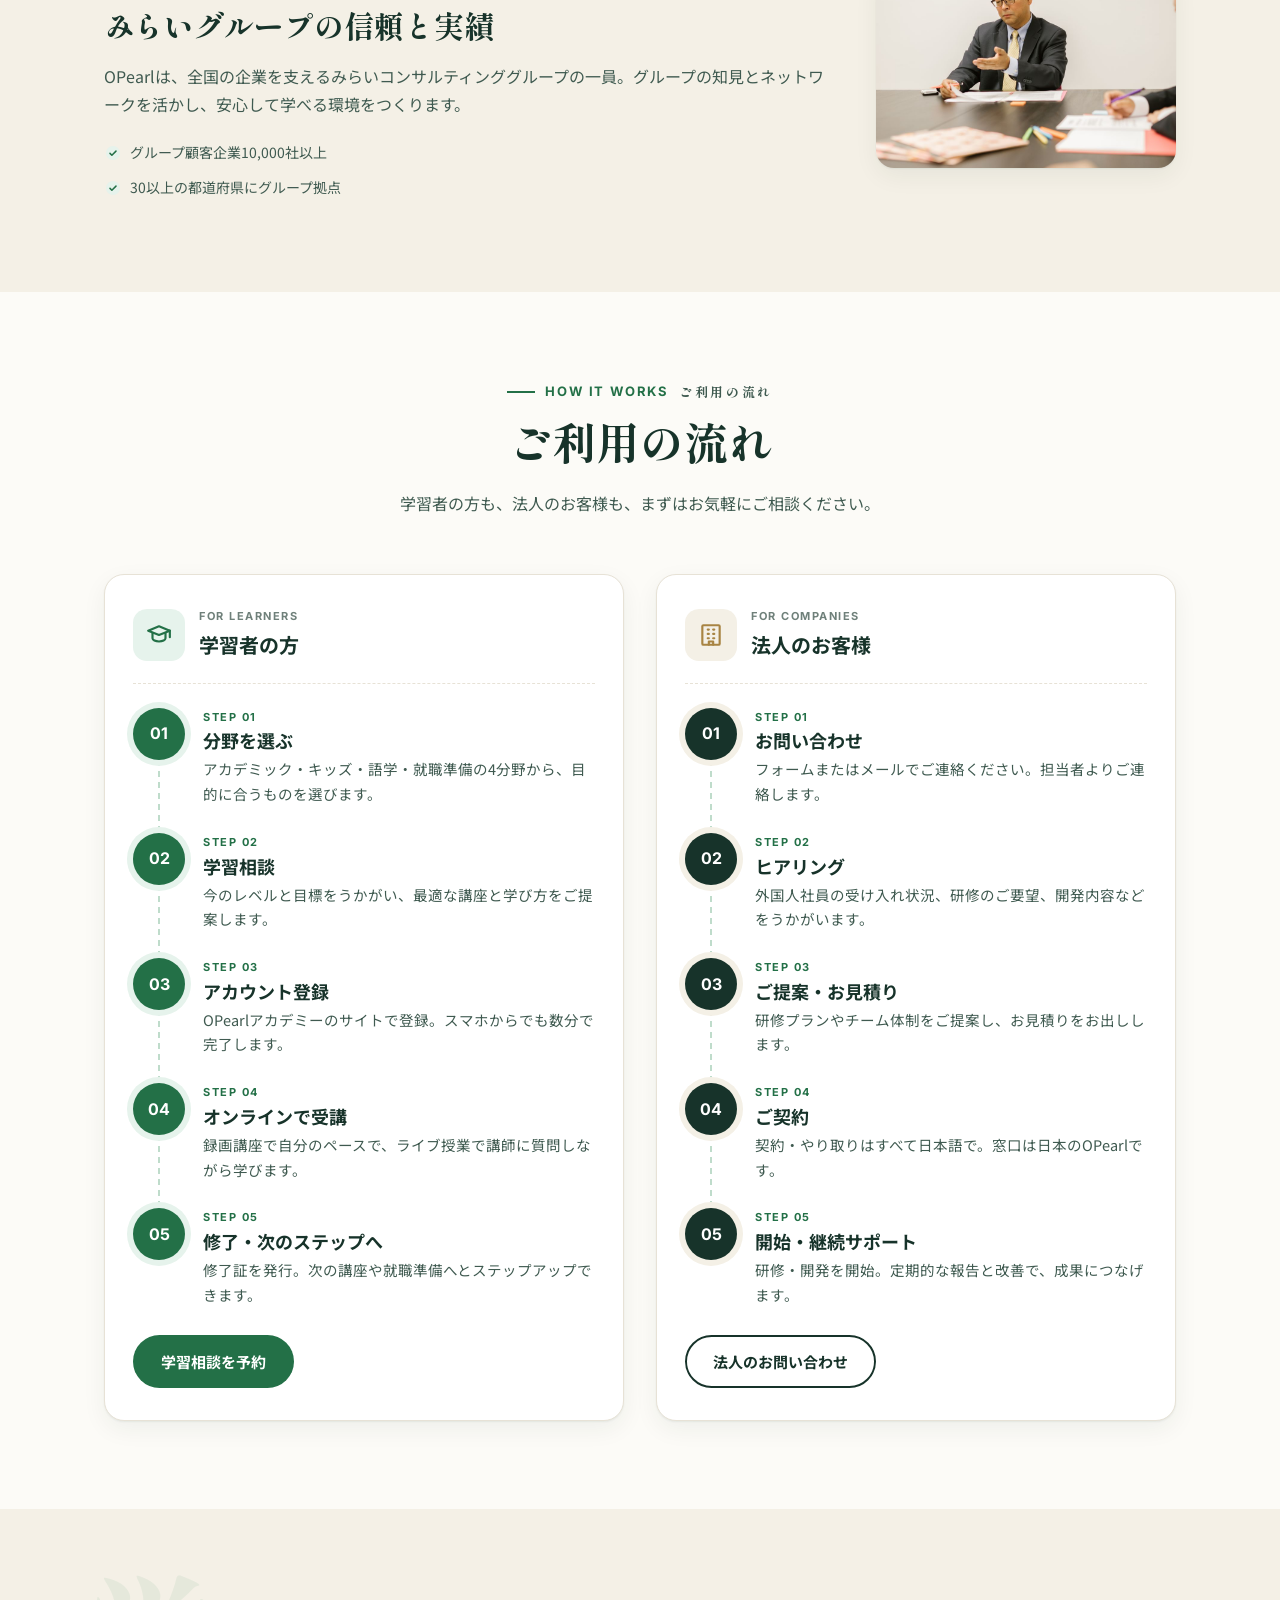
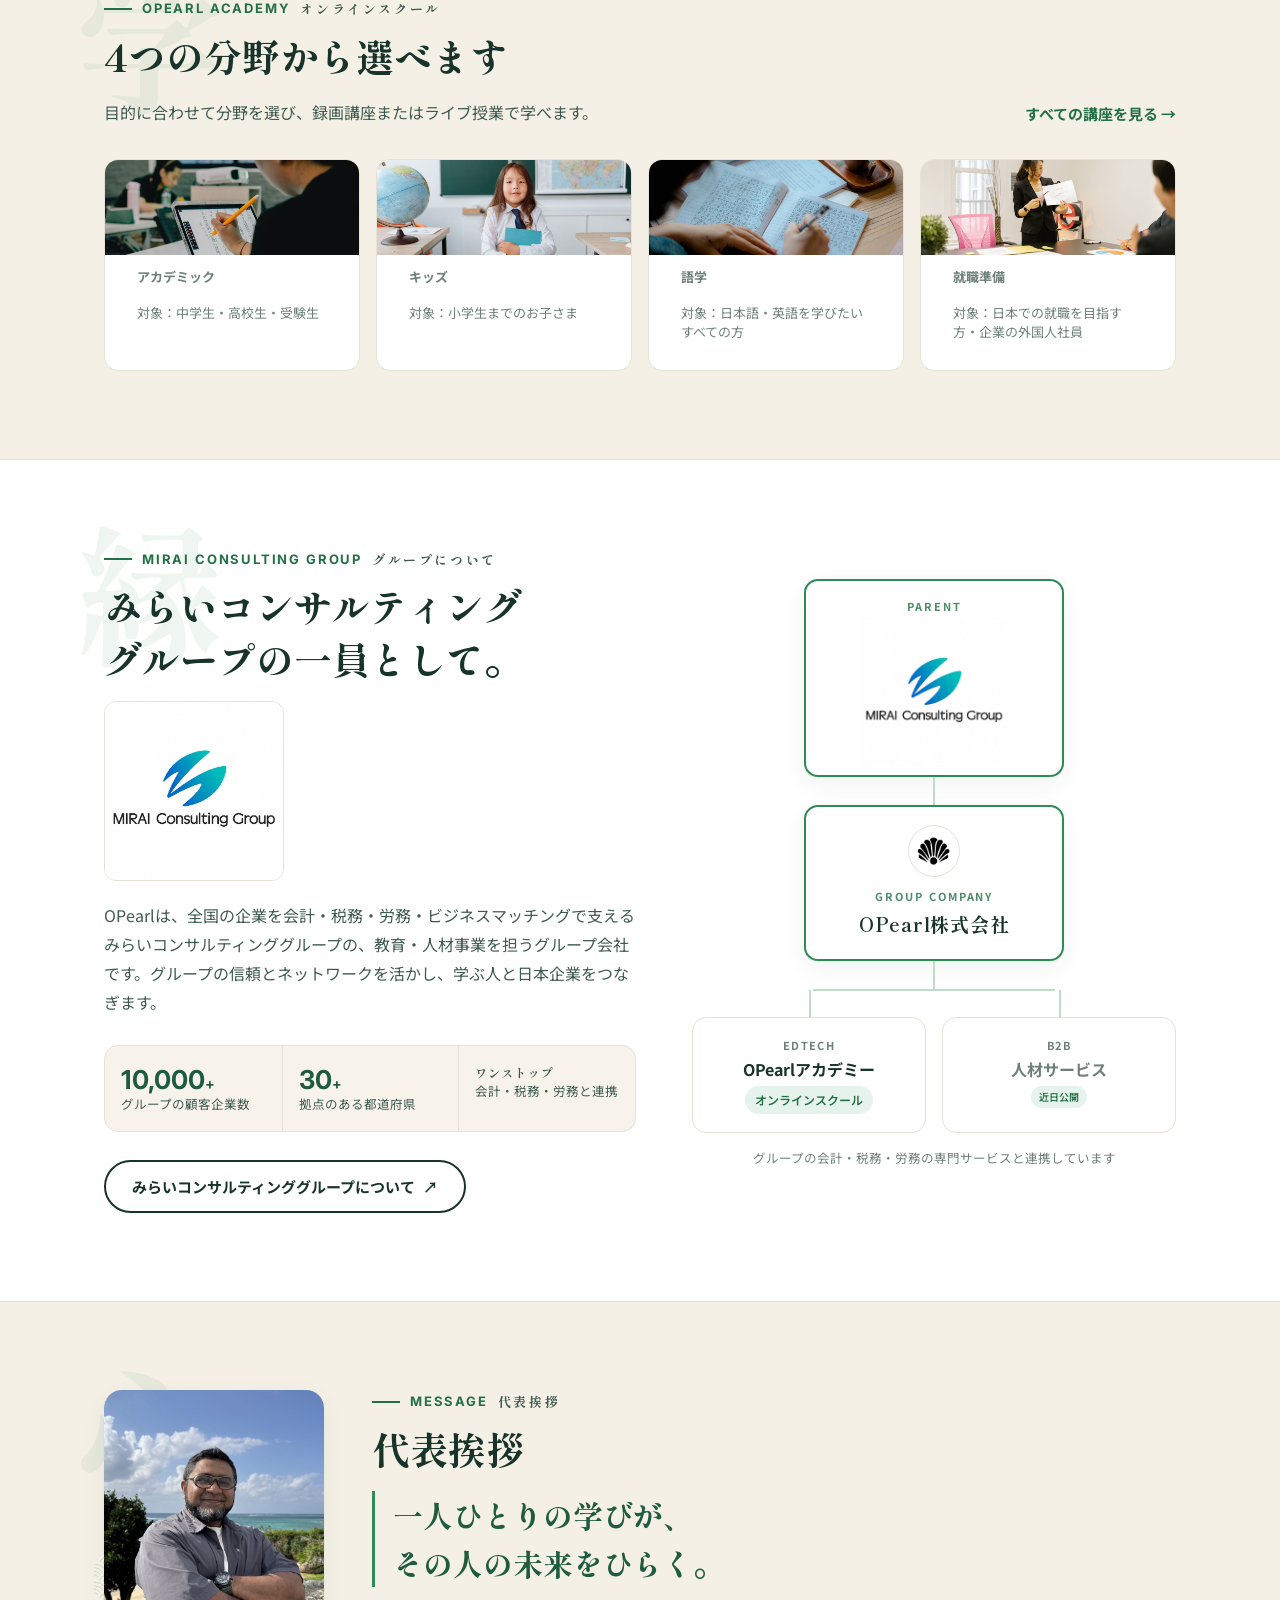
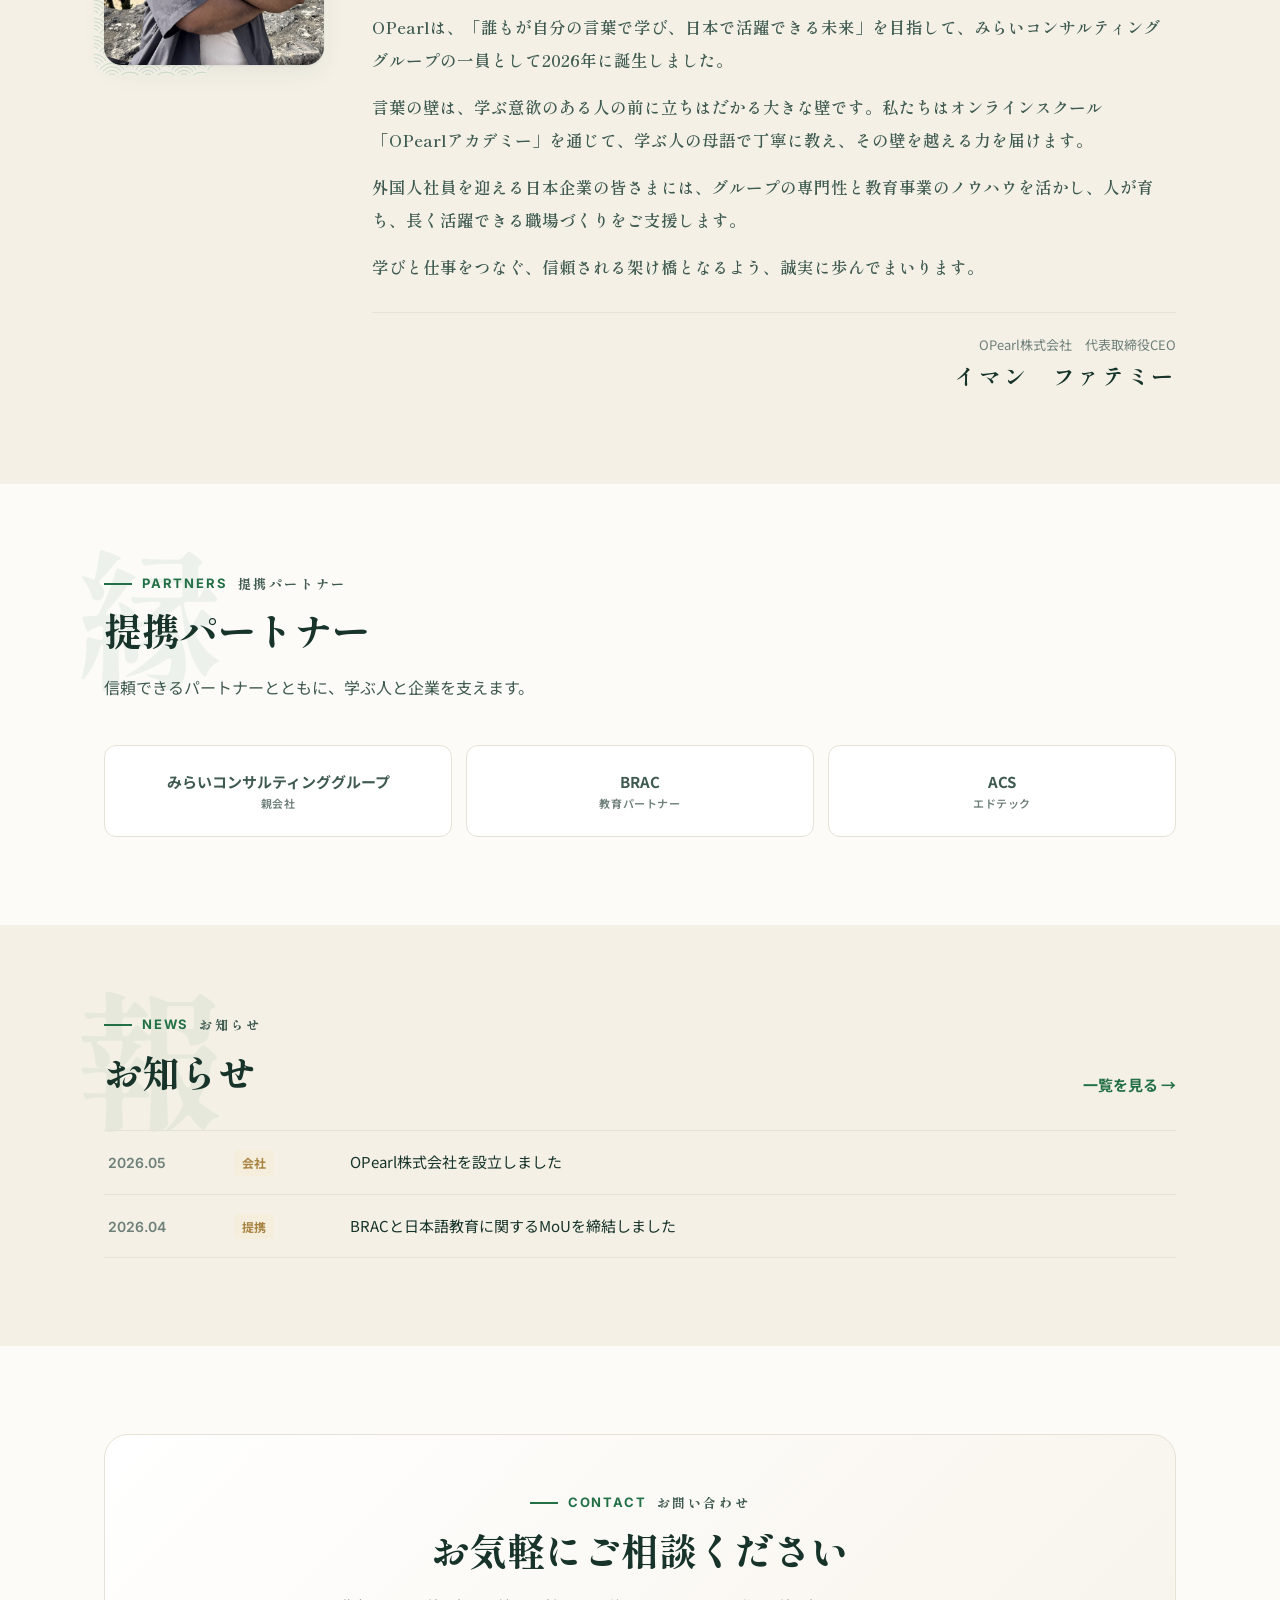
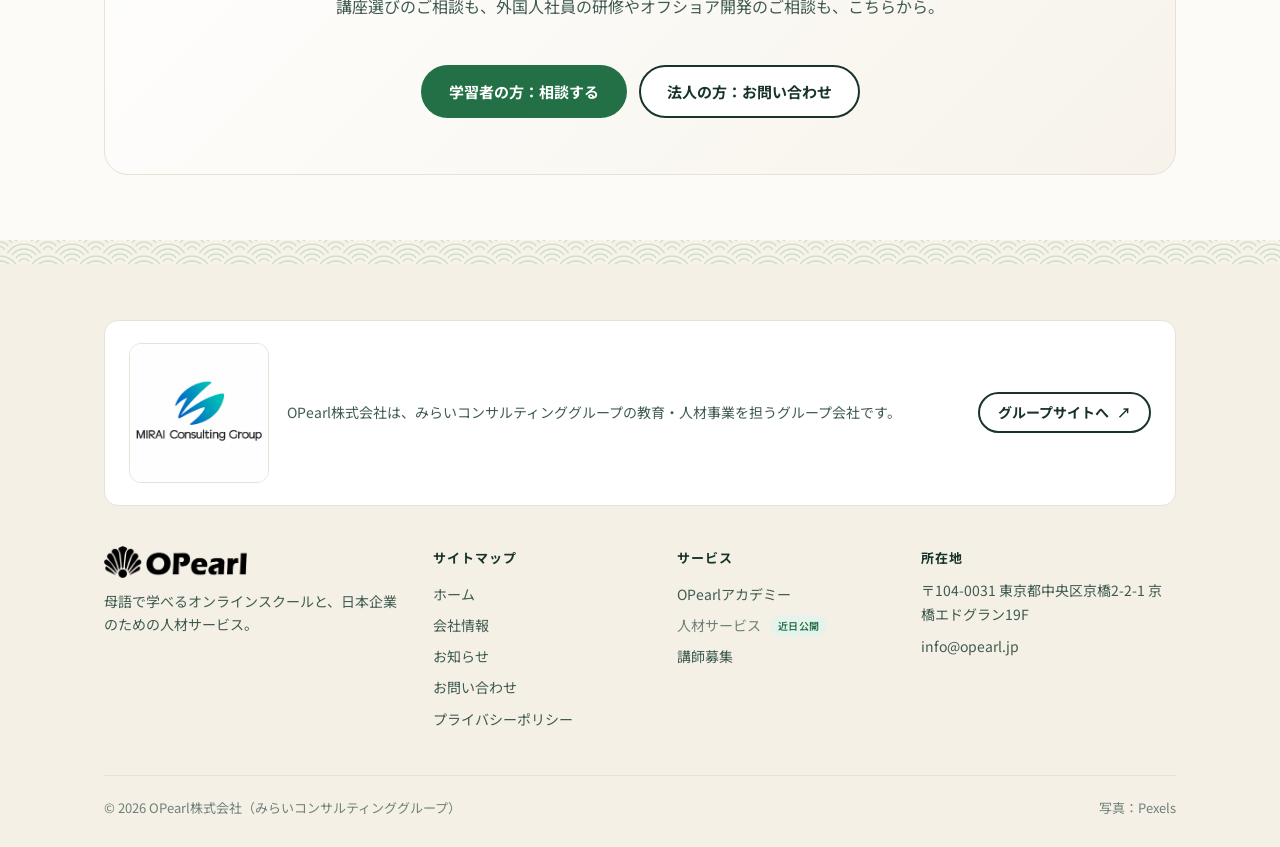
==== commit 6538da65: "Remove the green Mirai group bar from all pages The sticky header already carries the "Powered by Mi" ====
--- a/index.html
+++ b/index.html
@@ -21,15 +21,6 @@
 </head>
 
 <body>
-  <div class="group-bar">
-    <div class="wrap">
-      <div class="gb-left"><span class="mirai-mark"><img src="assets/img/mirai-mark.png" alt="" width="16" height="14">MIRAI</span><span class="msg"><span
-            class="ja">OPearl株式会社は、みらいコンサルティンググループのグループ会社です</span><span class="en">OPearl Co., Ltd. is a member of Mirai
-            Consulting Group</span></span></div>
-      <a href="https://www.miraic.jp/" target="_blank" rel="noopener"><span class="ja">グループサイト</span><span
-          class="en">Group website</span> ↗</a>
-    </div>
-  </div>
   <header class="site">
     <div class="wrap">
       <a class="logo" href="index.html"><span class="logo-text"><img class="logo-img" src="assets/img/opearl-logo.png" alt="OPearl" width="600" height="134"><small><img class="mirai-mk" src="assets/img/mirai-mark.png" alt="" width="16" height="14">Powered by Mirai Consulting Group</small></span></a>
--- a/assets/css/styles.css
+++ b/assets/css/styles.css
@@ -543,21 +543,6 @@
 .eyebrow::before { content: ""; width: 28px; height: 2px; background: currentColor; flex: none; }
 .eyebrow .jp { font-family: "Shippori Mincho B1", serif; letter-spacing: .2em; color: var(--ink-2); font-weight: 800; text-transform: none; font-size: 13px; }
 .band .eyebrow .jp { color: #cfe5d8; }
-
-/* ---------- Mirai group bar (top of every page) ---------- */
-.group-bar { background: var(--deep); color: #e7f1ea; font-size: 12.5px; }
-.group-bar .wrap { display: flex; align-items: center; justify-content: space-between; gap: 16px; min-height: 36px; }
-.group-bar a { color: #fff; text-decoration: none; font-weight: 600; white-space: nowrap; }
-.group-bar a:hover { text-decoration: underline; }
-.group-bar .gb-left { display: flex; align-items: center; gap: 10px; min-width: 0; }
-.group-bar .gb-left span.msg { overflow: hidden; text-overflow: ellipsis; white-space: nowrap; }
-.mirai-mark {
-  font-family: "Shippori Mincho B1", serif; font-weight: 800; letter-spacing: .14em; font-size: 12px;
-  border: 1px solid rgba(255,255,255,.45); border-radius: 3px; padding: 1px 7px; white-space: nowrap; color: #fff;
-}
-.mirai-mark { display: inline-flex; align-items: center; gap: 6px; }
-.mirai-mark img { display: block; width: auto; height: 14px; }
-@media (max-width: 700px) { .group-bar .msg { display: none; } }
 
 /* logo lockup: OPearl / Powered by Mirai Consulting Group */
 .logo-text small { display: flex; align-items: center; gap: 5px; }
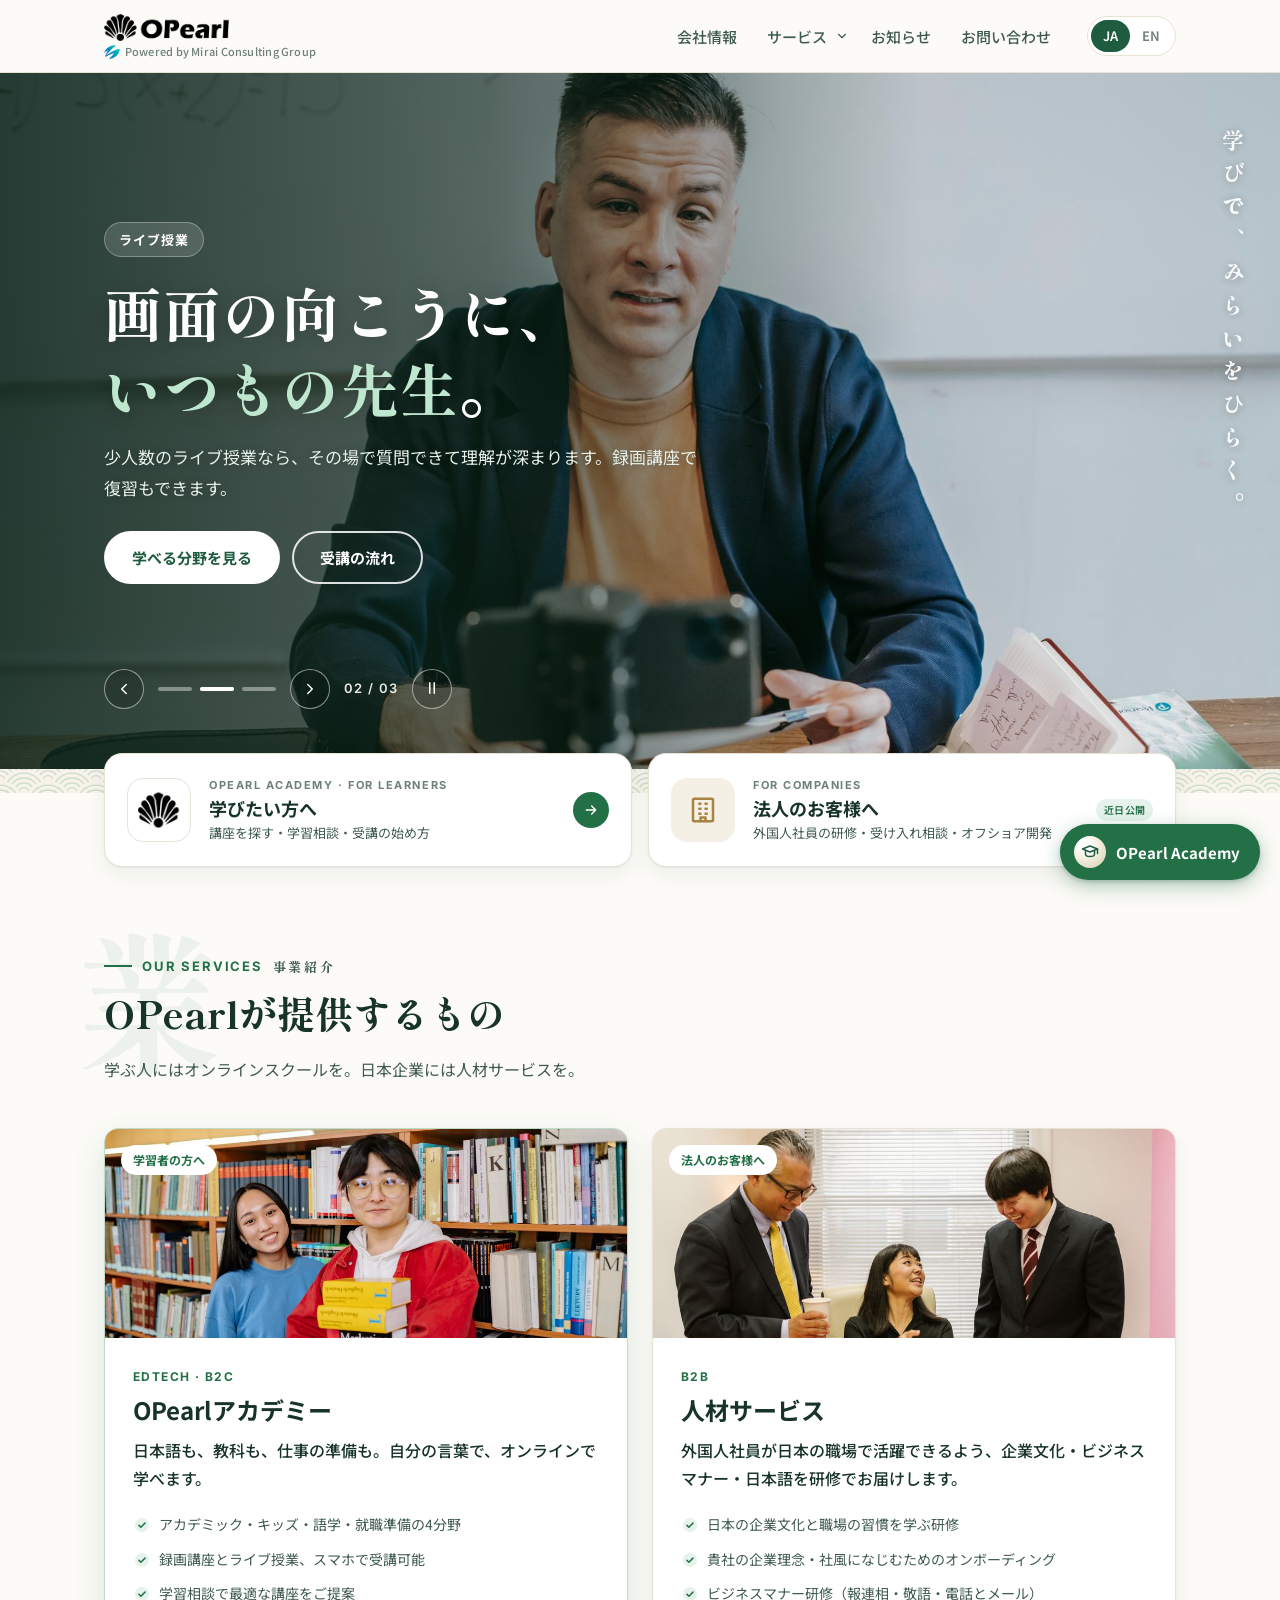
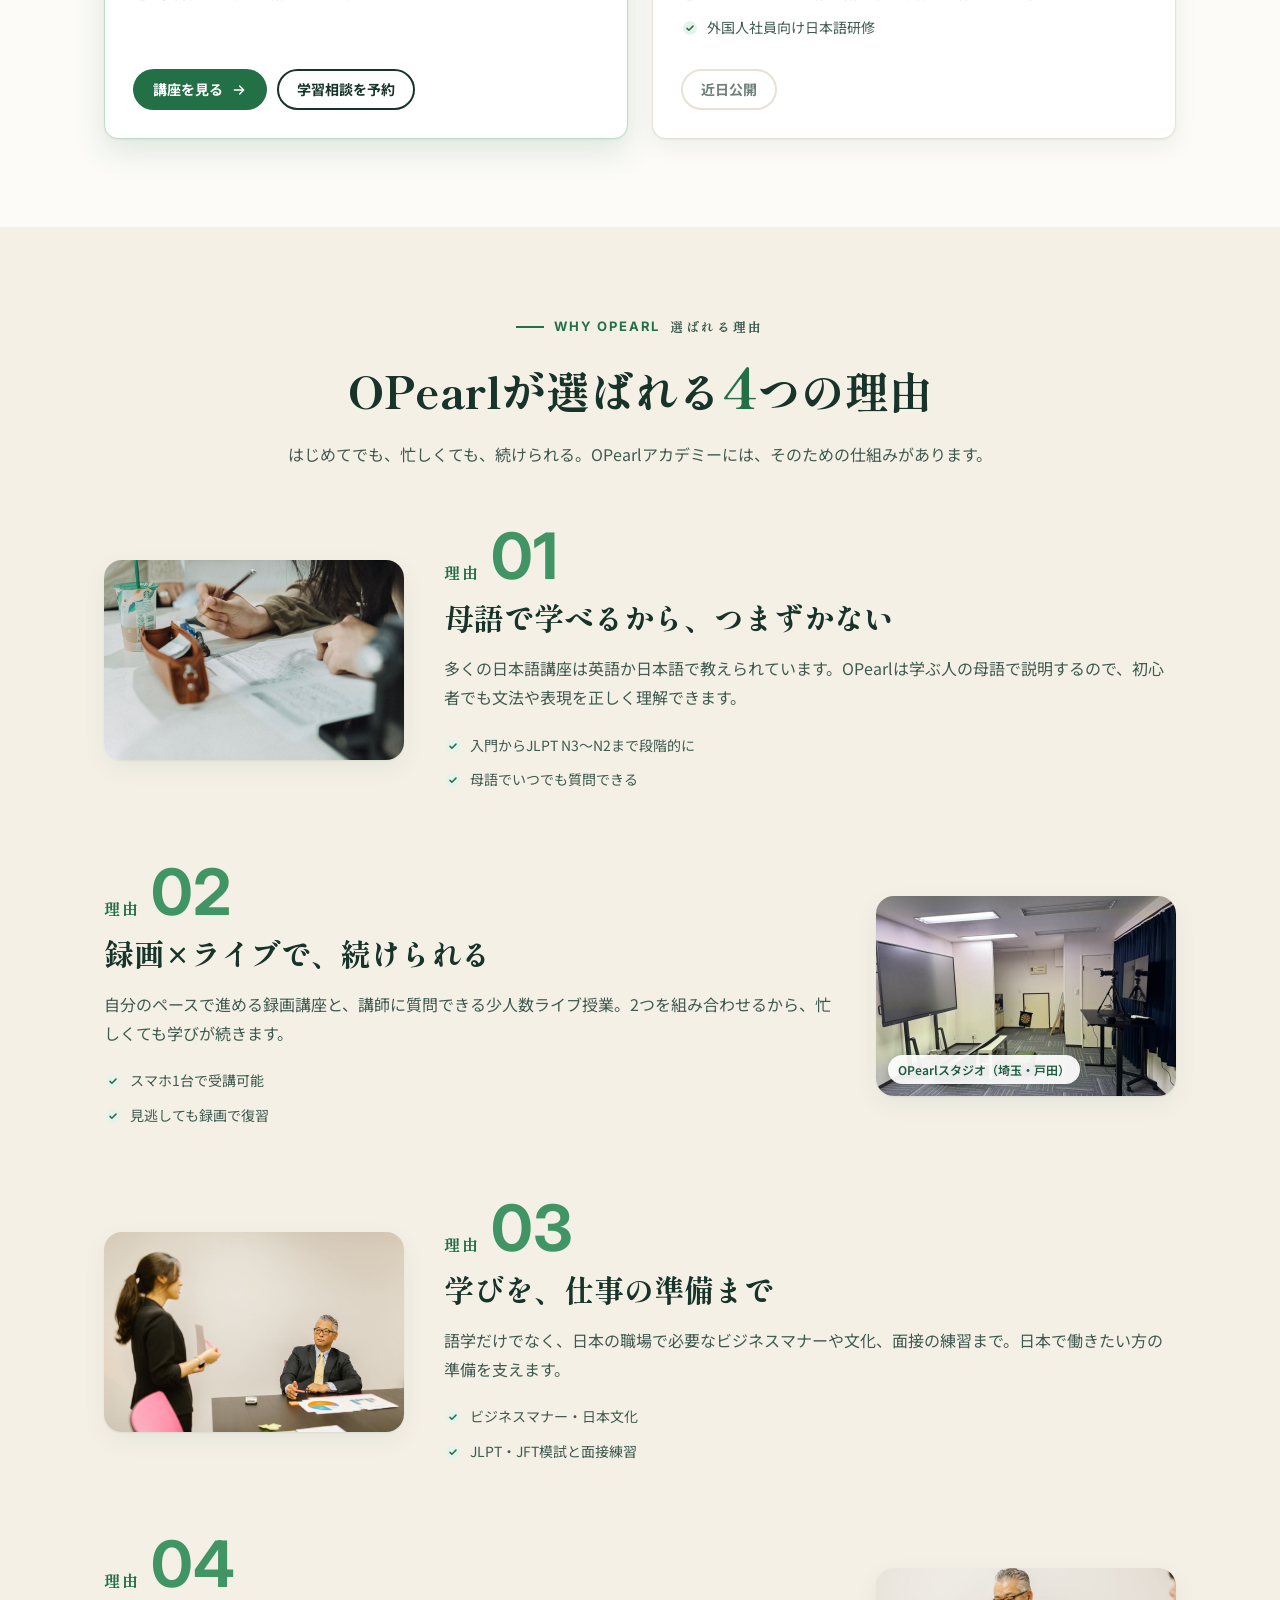
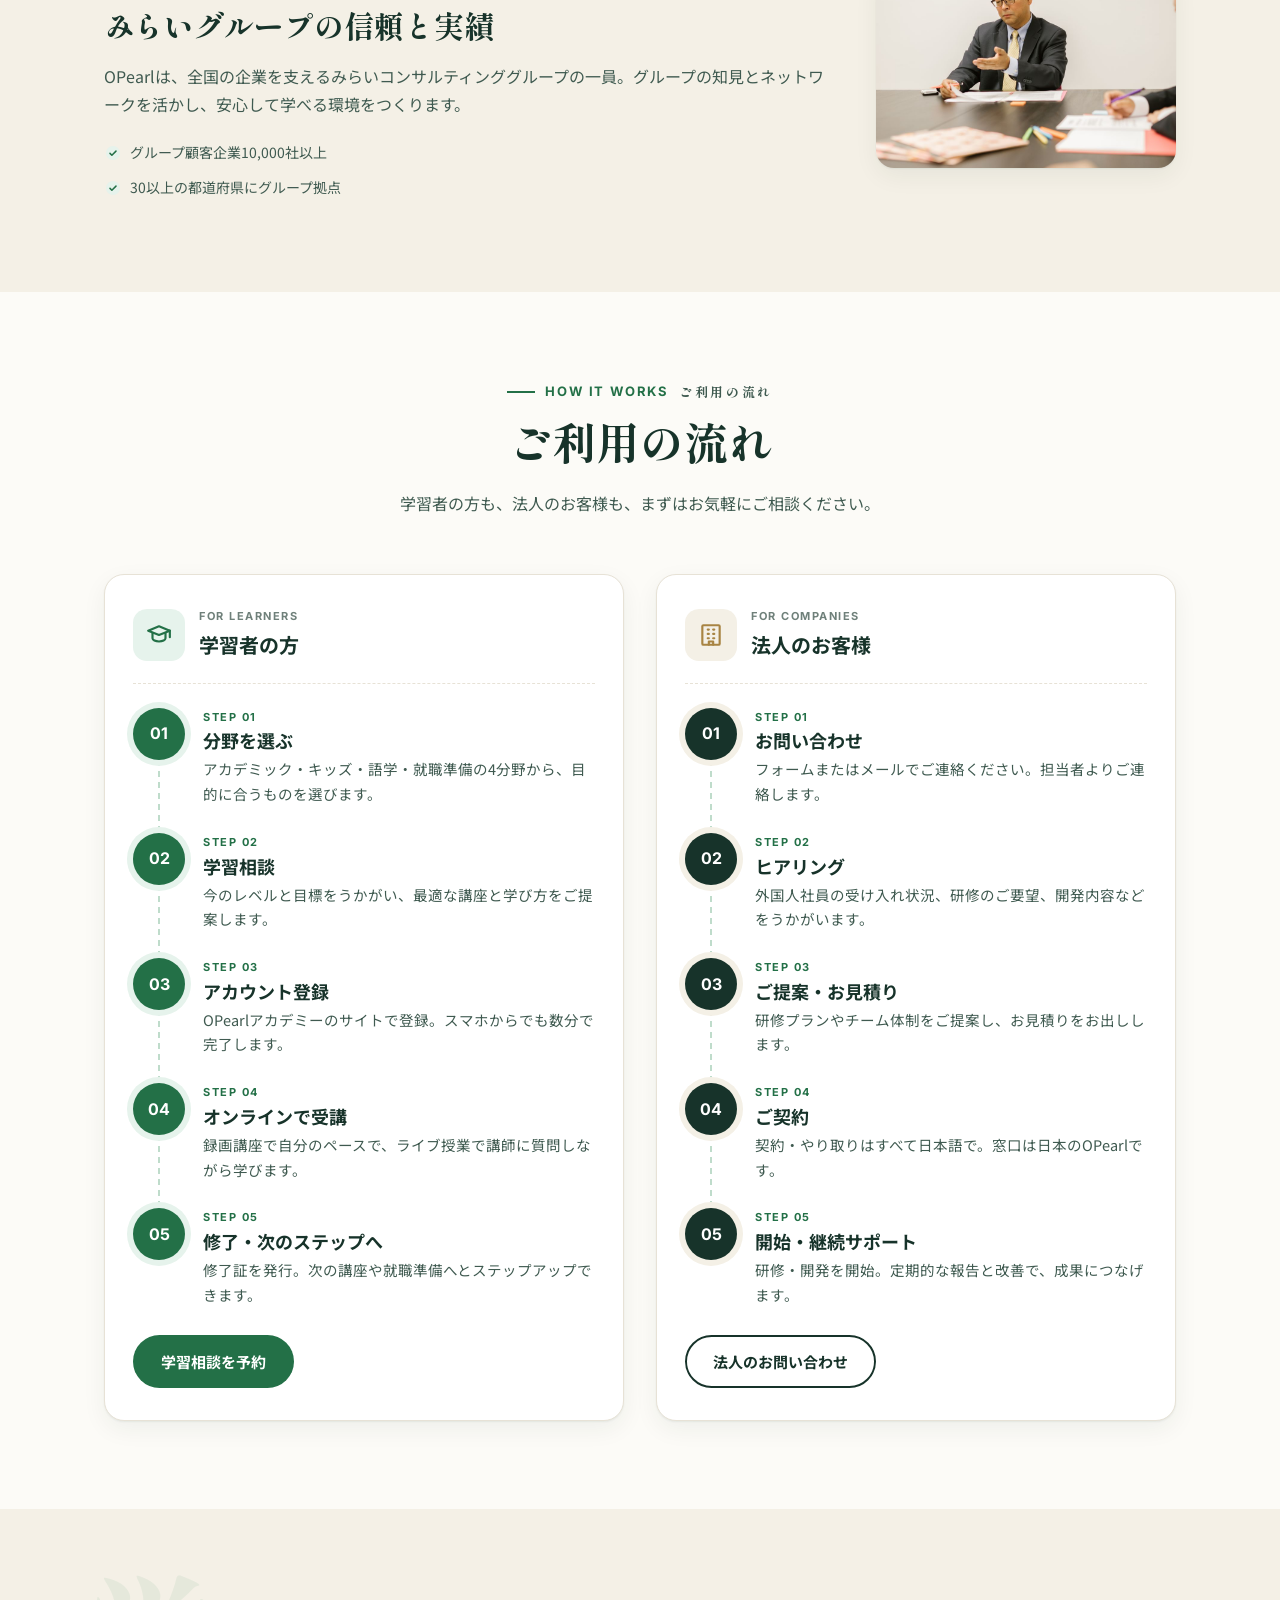
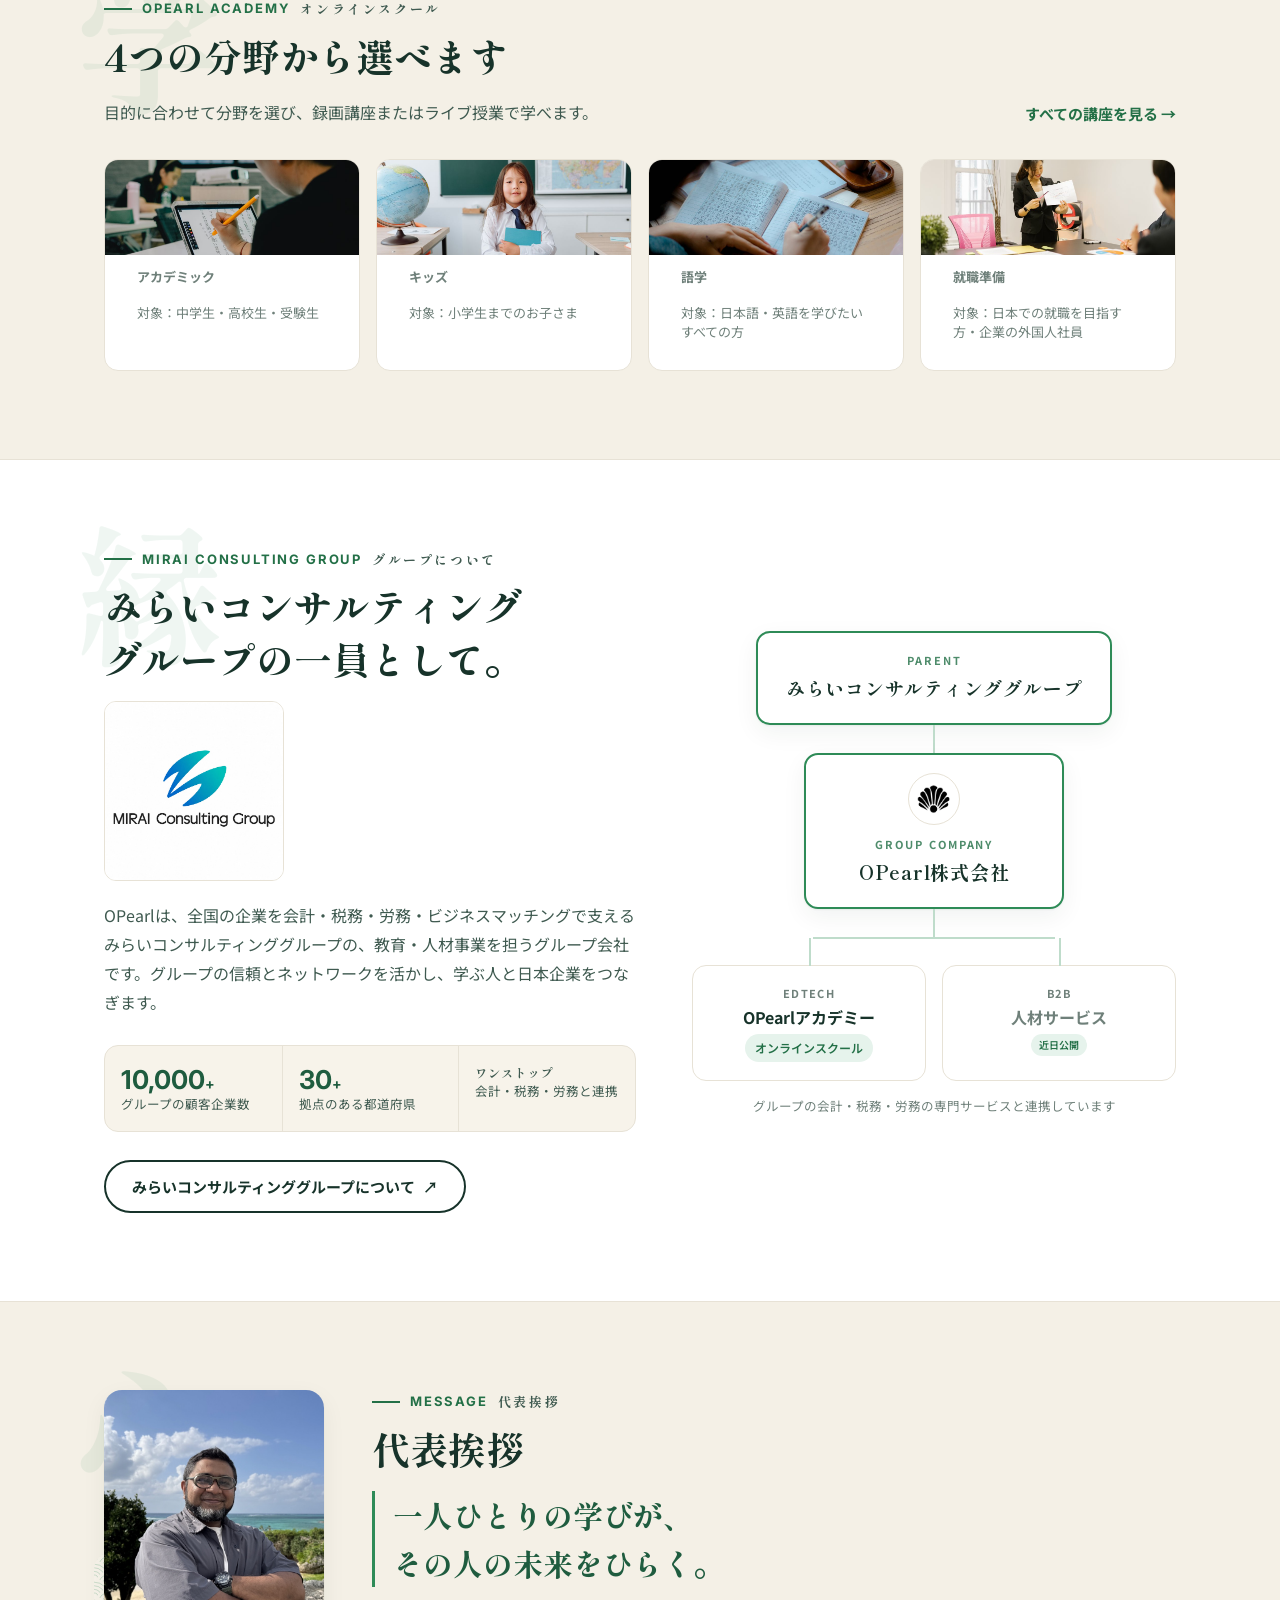
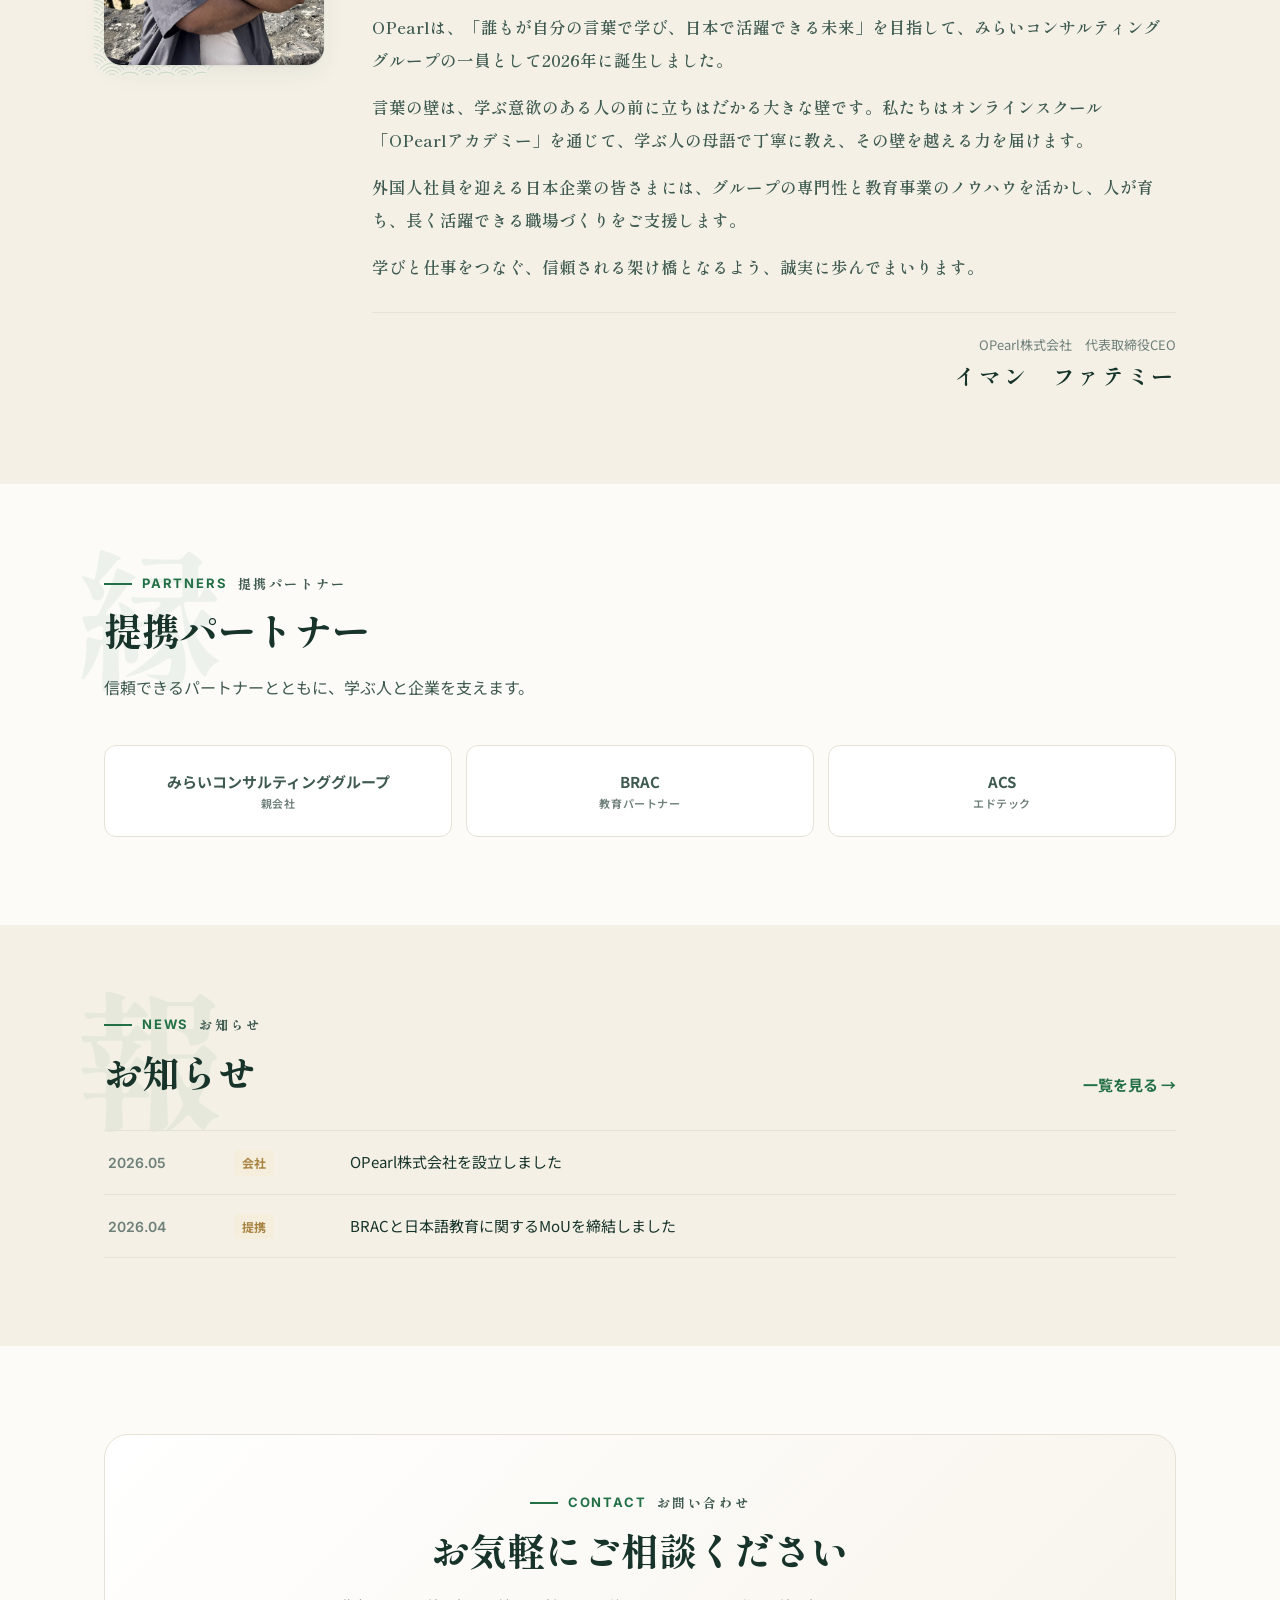
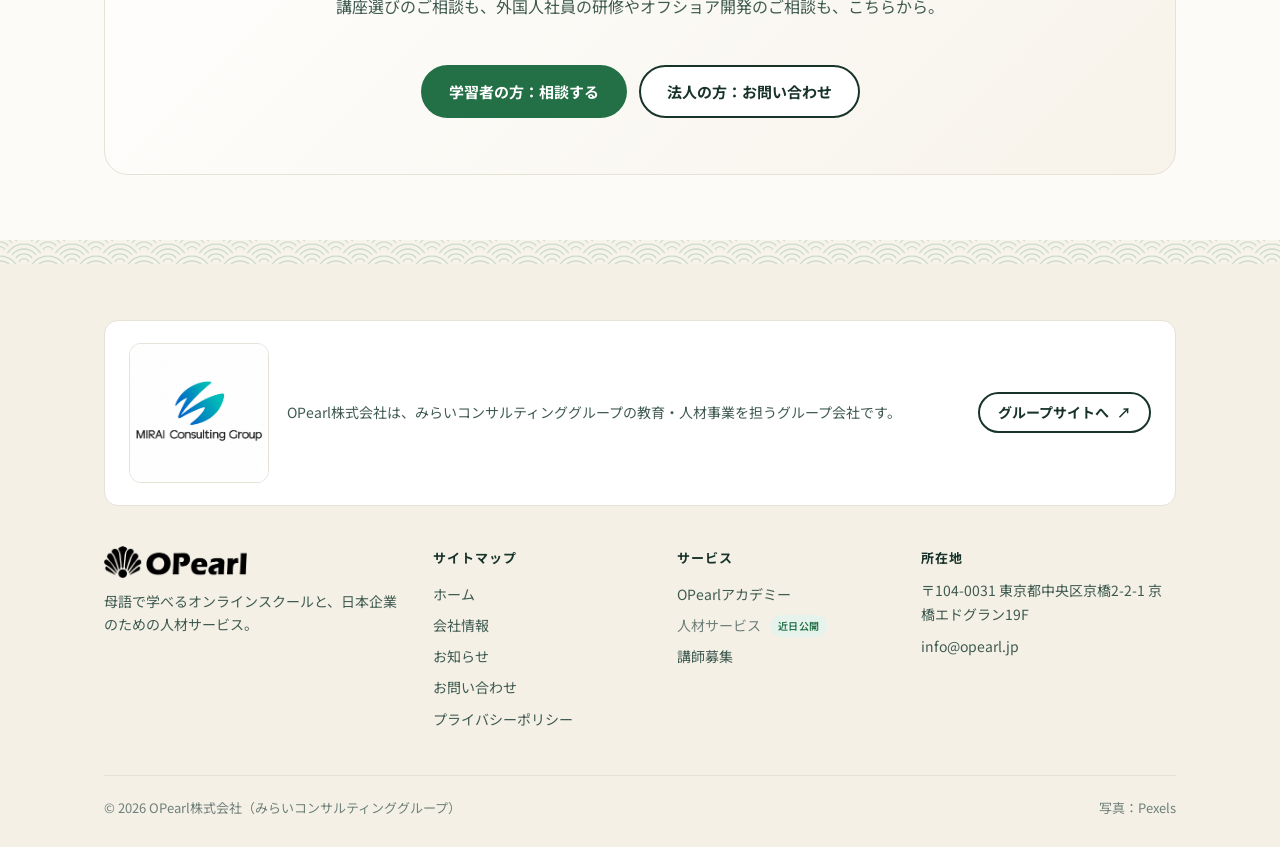
==== commit 71995a49: "Show Mirai's name instead of its logo in the group chart The logo already appears next to the chart," ====
--- a/index.html
+++ b/index.html
@@ -516,7 +516,7 @@
               class="ja">みらいコンサルティンググループについて</span><span class="en">About Mirai Consulting Group</span> ↗</a>
         </div>
         <div class="org" role="img" aria-label="Mirai Consulting Group, parent of OPearl Co., Ltd.">
-          <div class="node-top node-parent"><small>PARENT</small><img src="assets/img/mirai-logo.jpg" alt="Mirai Consulting Group" width="1254" height="1254"></div>
+          <div class="node-top node-parent"><small>PARENT</small><b><span class="ja">みらいコンサルティンググループ</span><span class="en">Mirai Consulting Group</span></b></div>
           <div class="stem"></div>
           <div class="node-top" style="background:var(--white);color:var(--ink);border:2px solid var(--accent)"><span class="org-logo"><img src="assets/img/opearl-mark.png" alt="" width="34" height="34"></span><small
               style="color:var(--accent-strong)">GROUP COMPANY</small><b><span class="ja">OPearl株式会社</span><span
--- a/assets/css/styles.css
+++ b/assets/css/styles.css
@@ -570,9 +570,8 @@
 }
 .org .org-logo { display: grid; place-items: center; width: 52px; height: 52px; margin: 0 auto 10px; border-radius: 50%; background: var(--white); border: 1px solid var(--line); }
 .org .org-logo img { width: 34px; height: auto; }
-.org .node-parent { background: var(--white); color: var(--ink); border: 2px solid var(--accent); padding: 16px 28px 8px; }
+.org .node-parent { background: var(--white); color: var(--ink); border: 2px solid var(--accent); }
 .org .node-parent small { color: var(--accent-strong); opacity: 1; }
-.org .node-parent img { display: block; width: 150px; height: auto; margin: 0 auto; }
 .org .node-top small { display: block; font-size: 11px; letter-spacing: .18em; opacity: .8; font-weight: 700; }
 .org .node-top b { font-family: "Shippori Mincho B1", serif; font-size: 19px; letter-spacing: .04em; }
 .org .stem { width: 2px; height: 28px; background: #bfdccb; }
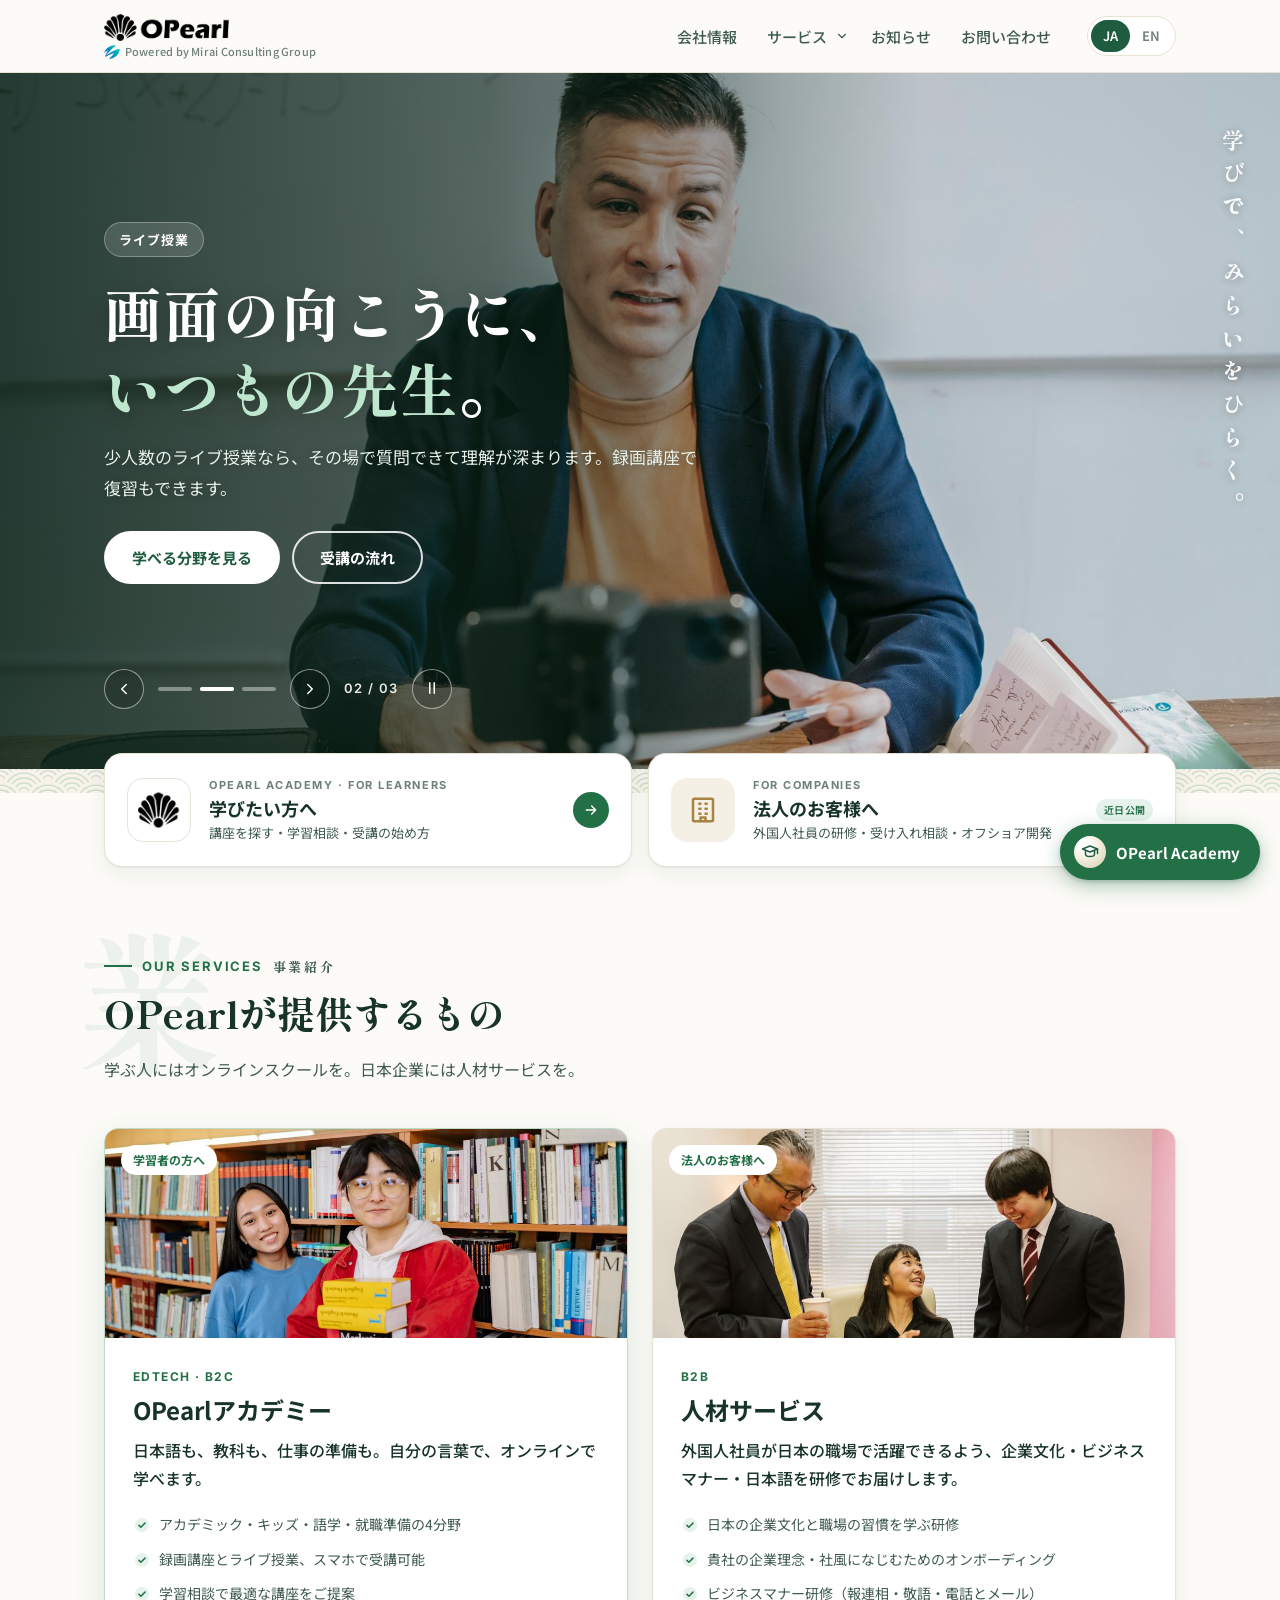
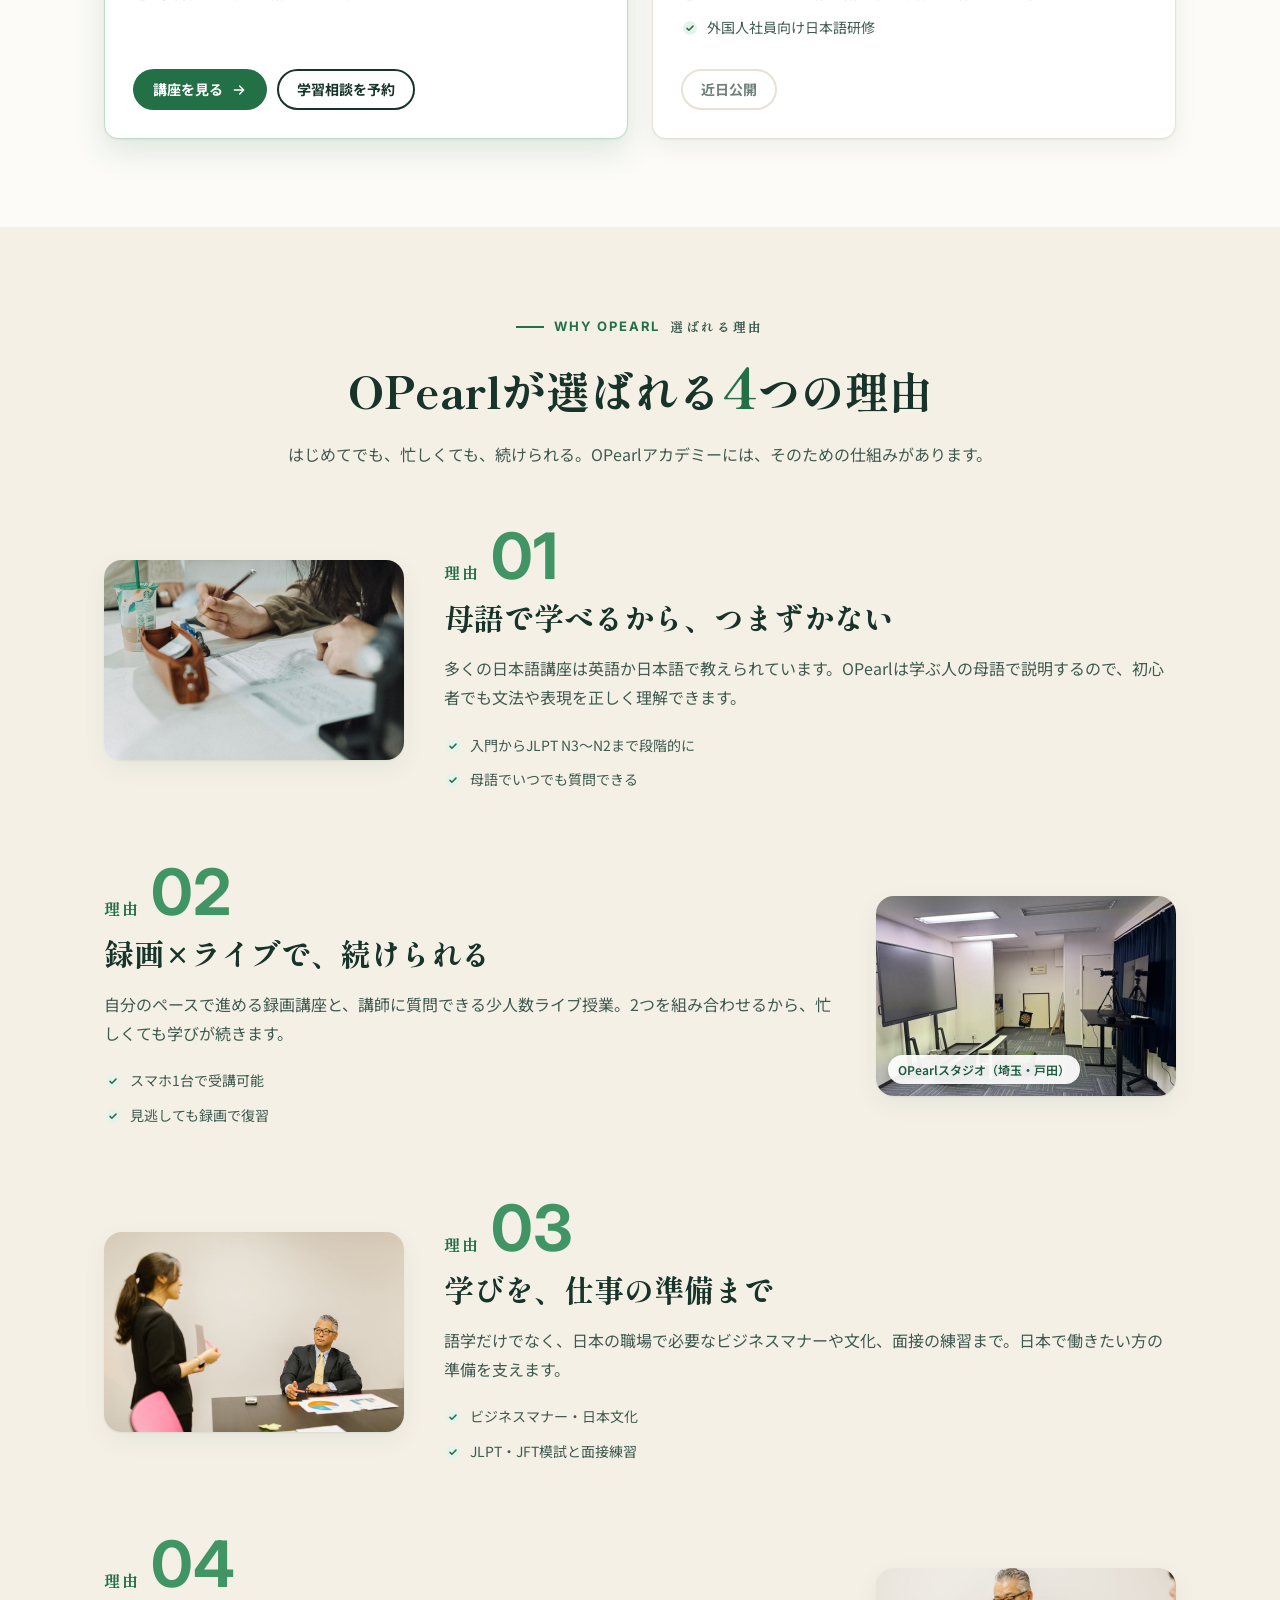
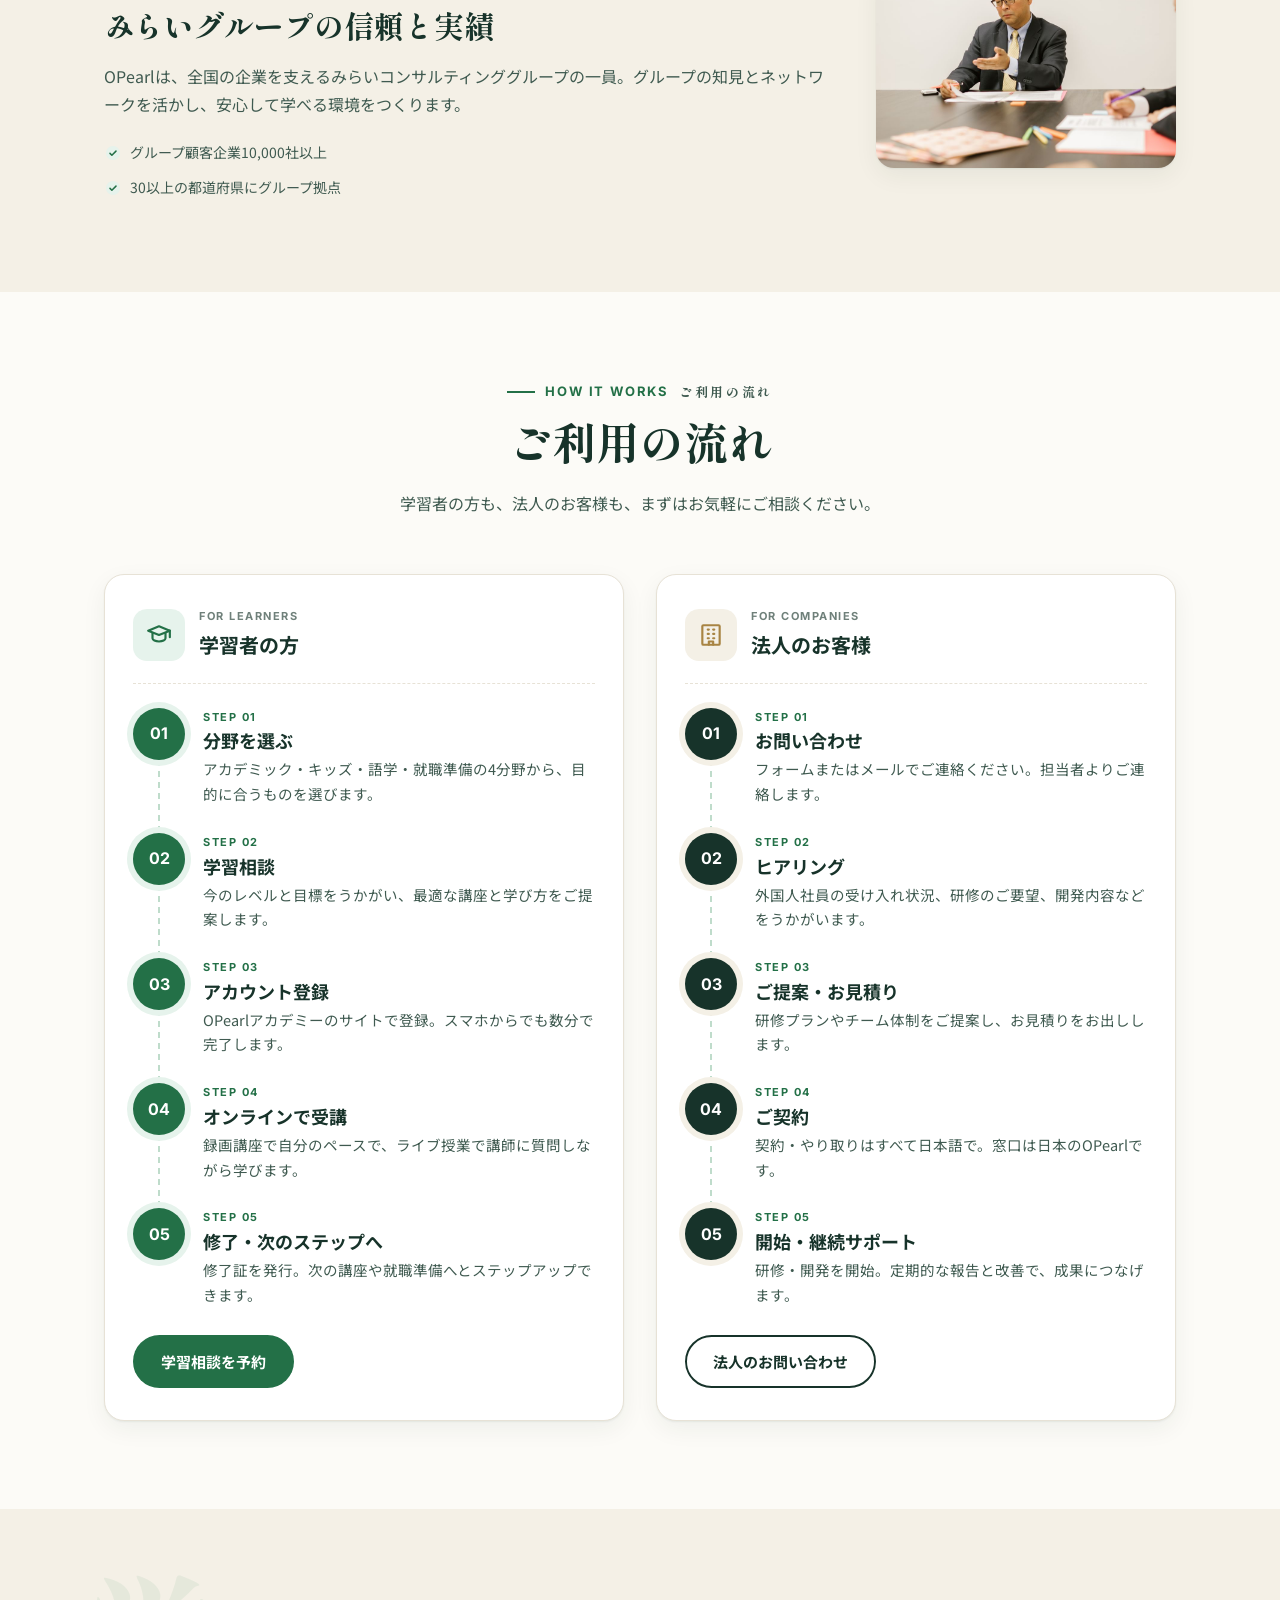
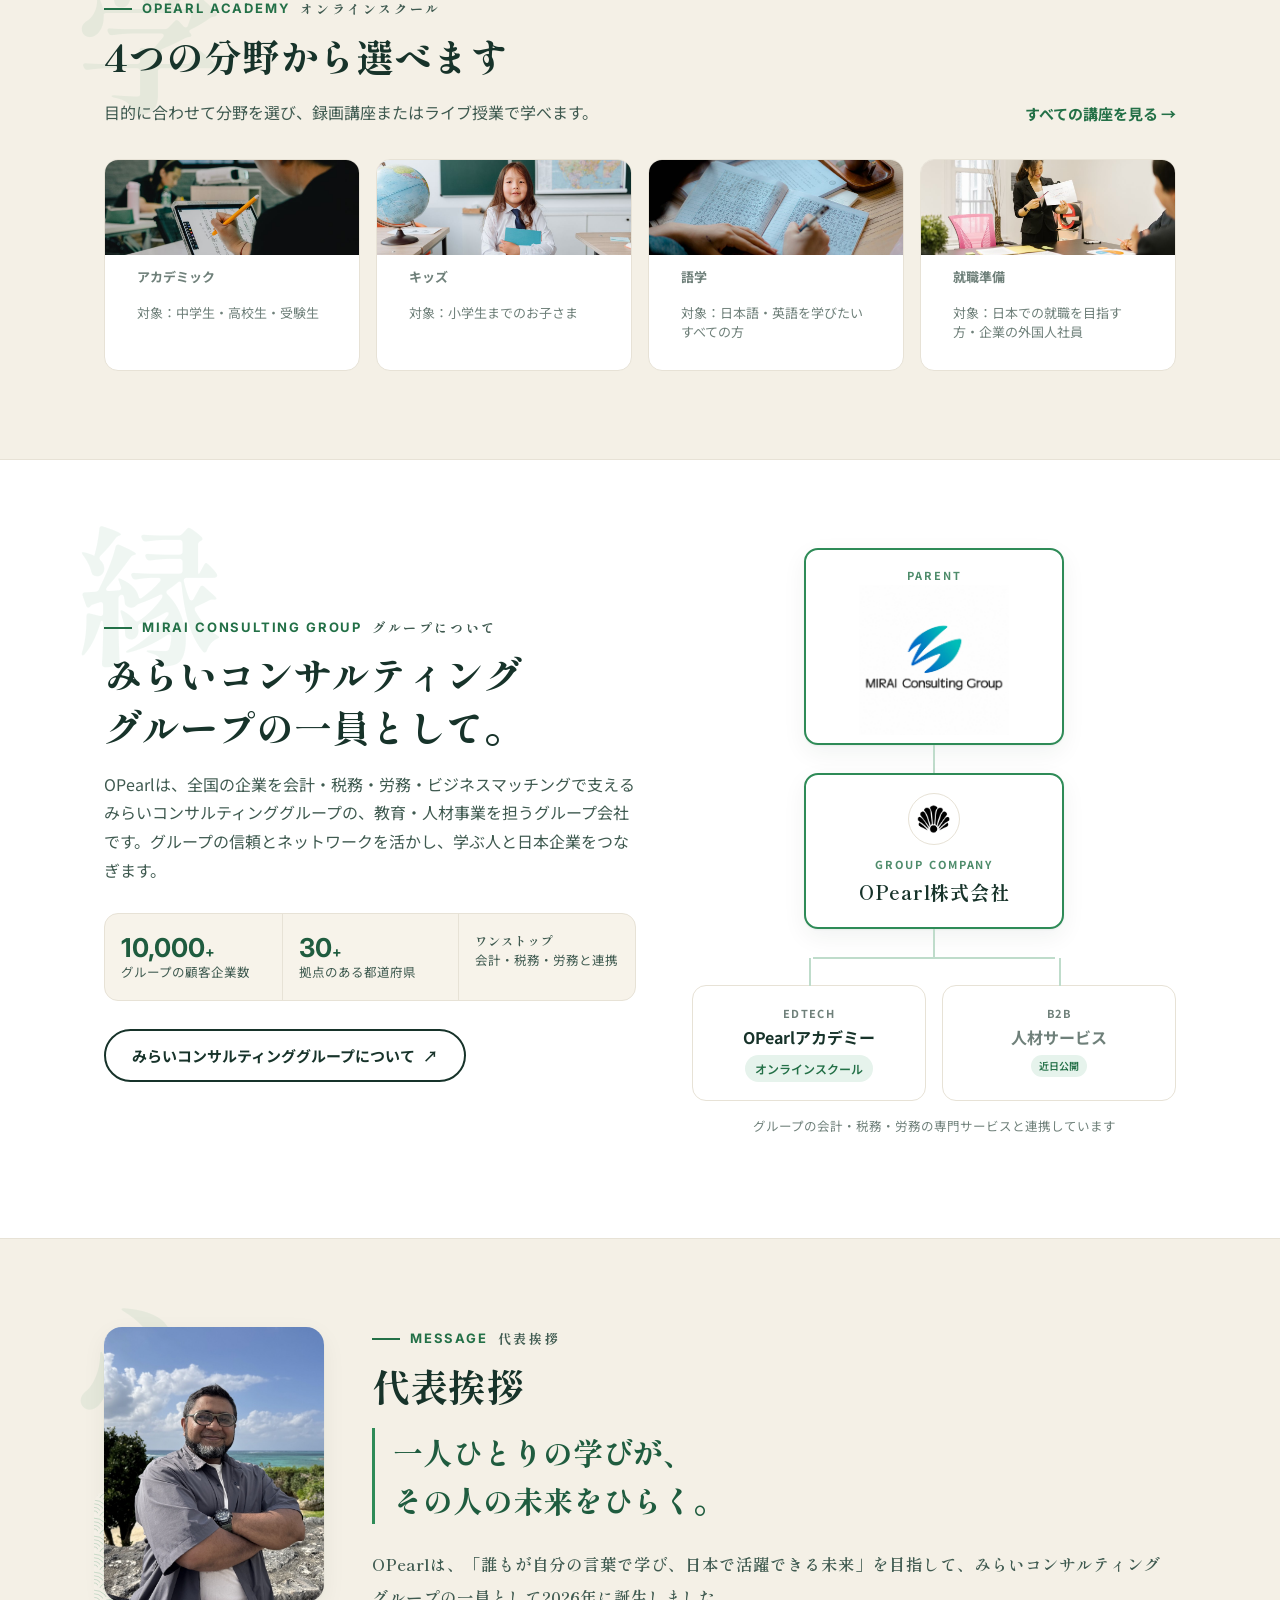
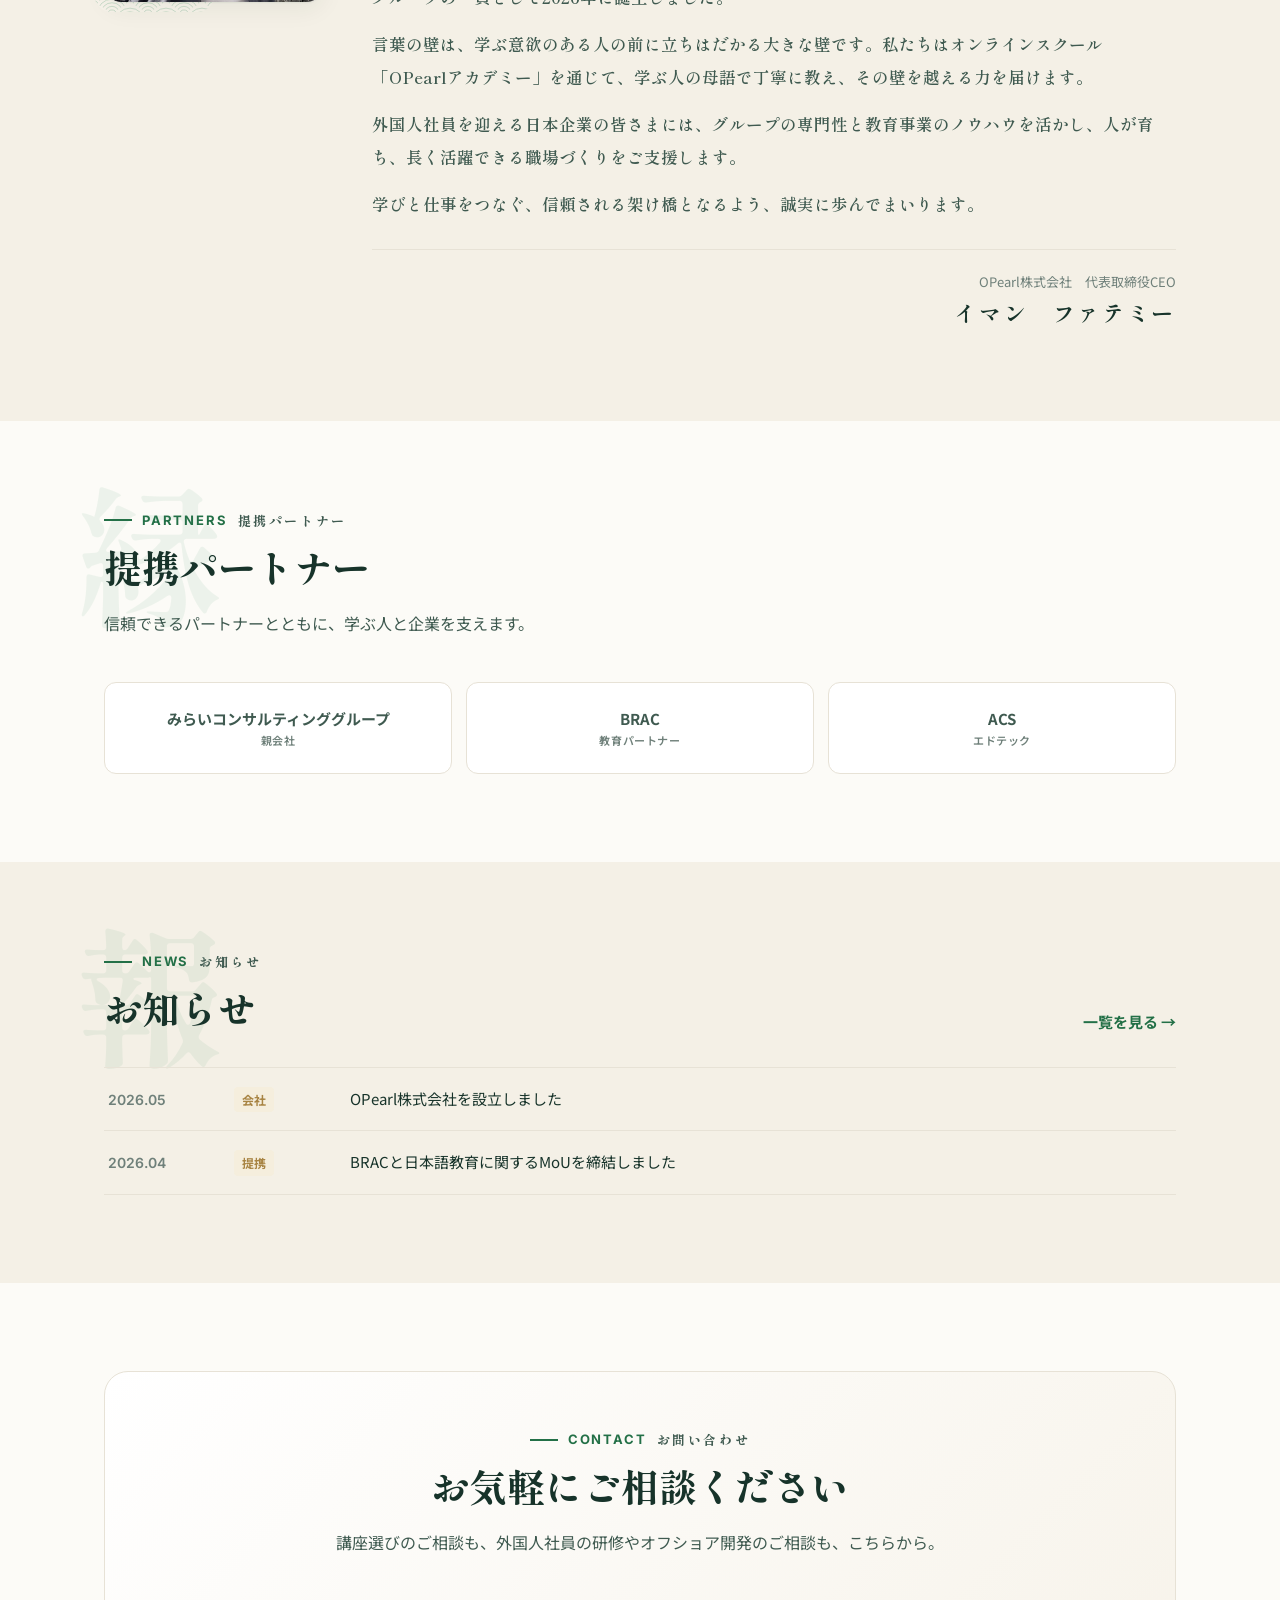
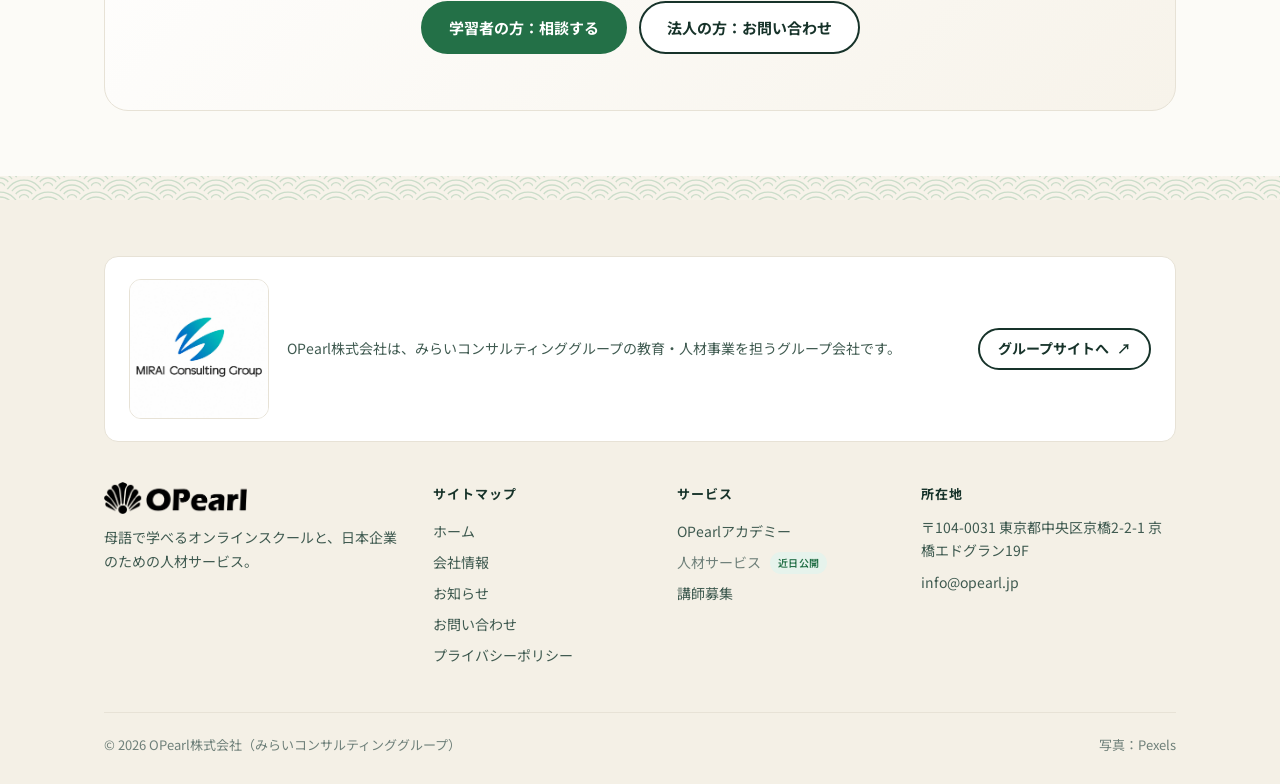
==== commit 518c8164: "Keep the Mirai logo in the group chart, drop the one beside it Restores the logo in the chart's PARE" ====
--- a/index.html
+++ b/index.html
@@ -497,7 +497,6 @@
           <div class="eyebrow">Mirai Consulting Group<span class="jp">グループについて</span></div>
           <h2 class="title"><span class="ja"><span class="nw">みらいコンサルティング</span><span
                 class="nw">グループの一員として。</span></span><span class="en">Part of Mirai Consulting Group.</span></h2>
-          <span class="mirai-logo"><img src="assets/img/mirai-logo.jpg" alt="Mirai Consulting Group" width="1254" height="1254" loading="lazy"></span>
           <p class="intro" style="margin-bottom:0"><span
               class="ja">OPearlは、全国の企業を会計・税務・労務・ビジネスマッチングで支えるみらいコンサルティンググループの、教育・人材事業を担うグループ会社です。グループの信頼とネットワークを活かし、学ぶ人と日本企業をつなぎます。</span><span
               class="en">OPearl is the education and HR company of Mirai Consulting Group, which supports businesses
@@ -516,7 +515,7 @@
               class="ja">みらいコンサルティンググループについて</span><span class="en">About Mirai Consulting Group</span> ↗</a>
         </div>
         <div class="org" role="img" aria-label="Mirai Consulting Group, parent of OPearl Co., Ltd.">
-          <div class="node-top node-parent"><small>PARENT</small><b><span class="ja">みらいコンサルティンググループ</span><span class="en">Mirai Consulting Group</span></b></div>
+          <div class="node-top node-parent"><small>PARENT</small><img src="assets/img/mirai-logo.jpg" alt="Mirai Consulting Group" width="1254" height="1254"></div>
           <div class="stem"></div>
           <div class="node-top" style="background:var(--white);color:var(--ink);border:2px solid var(--accent)"><span class="org-logo"><img src="assets/img/opearl-mark.png" alt="" width="34" height="34"></span><small
               style="color:var(--accent-strong)">GROUP COMPANY</small><b><span class="ja">OPearl株式会社</span><span
--- a/assets/css/styles.css
+++ b/assets/css/styles.css
@@ -570,8 +570,9 @@
 }
 .org .org-logo { display: grid; place-items: center; width: 52px; height: 52px; margin: 0 auto 10px; border-radius: 50%; background: var(--white); border: 1px solid var(--line); }
 .org .org-logo img { width: 34px; height: auto; }
-.org .node-parent { background: var(--white); color: var(--ink); border: 2px solid var(--accent); }
+.org .node-parent { background: var(--white); color: var(--ink); border: 2px solid var(--accent); padding: 16px 28px 8px; }
 .org .node-parent small { color: var(--accent-strong); opacity: 1; }
+.org .node-parent img { display: block; width: 150px; height: auto; margin: 0 auto; }
 .org .node-top small { display: block; font-size: 11px; letter-spacing: .18em; opacity: .8; font-weight: 700; }
 .org .node-top b { font-family: "Shippori Mincho B1", serif; font-size: 19px; letter-spacing: .04em; }
 .org .stem { width: 2px; height: 28px; background: #bfdccb; }
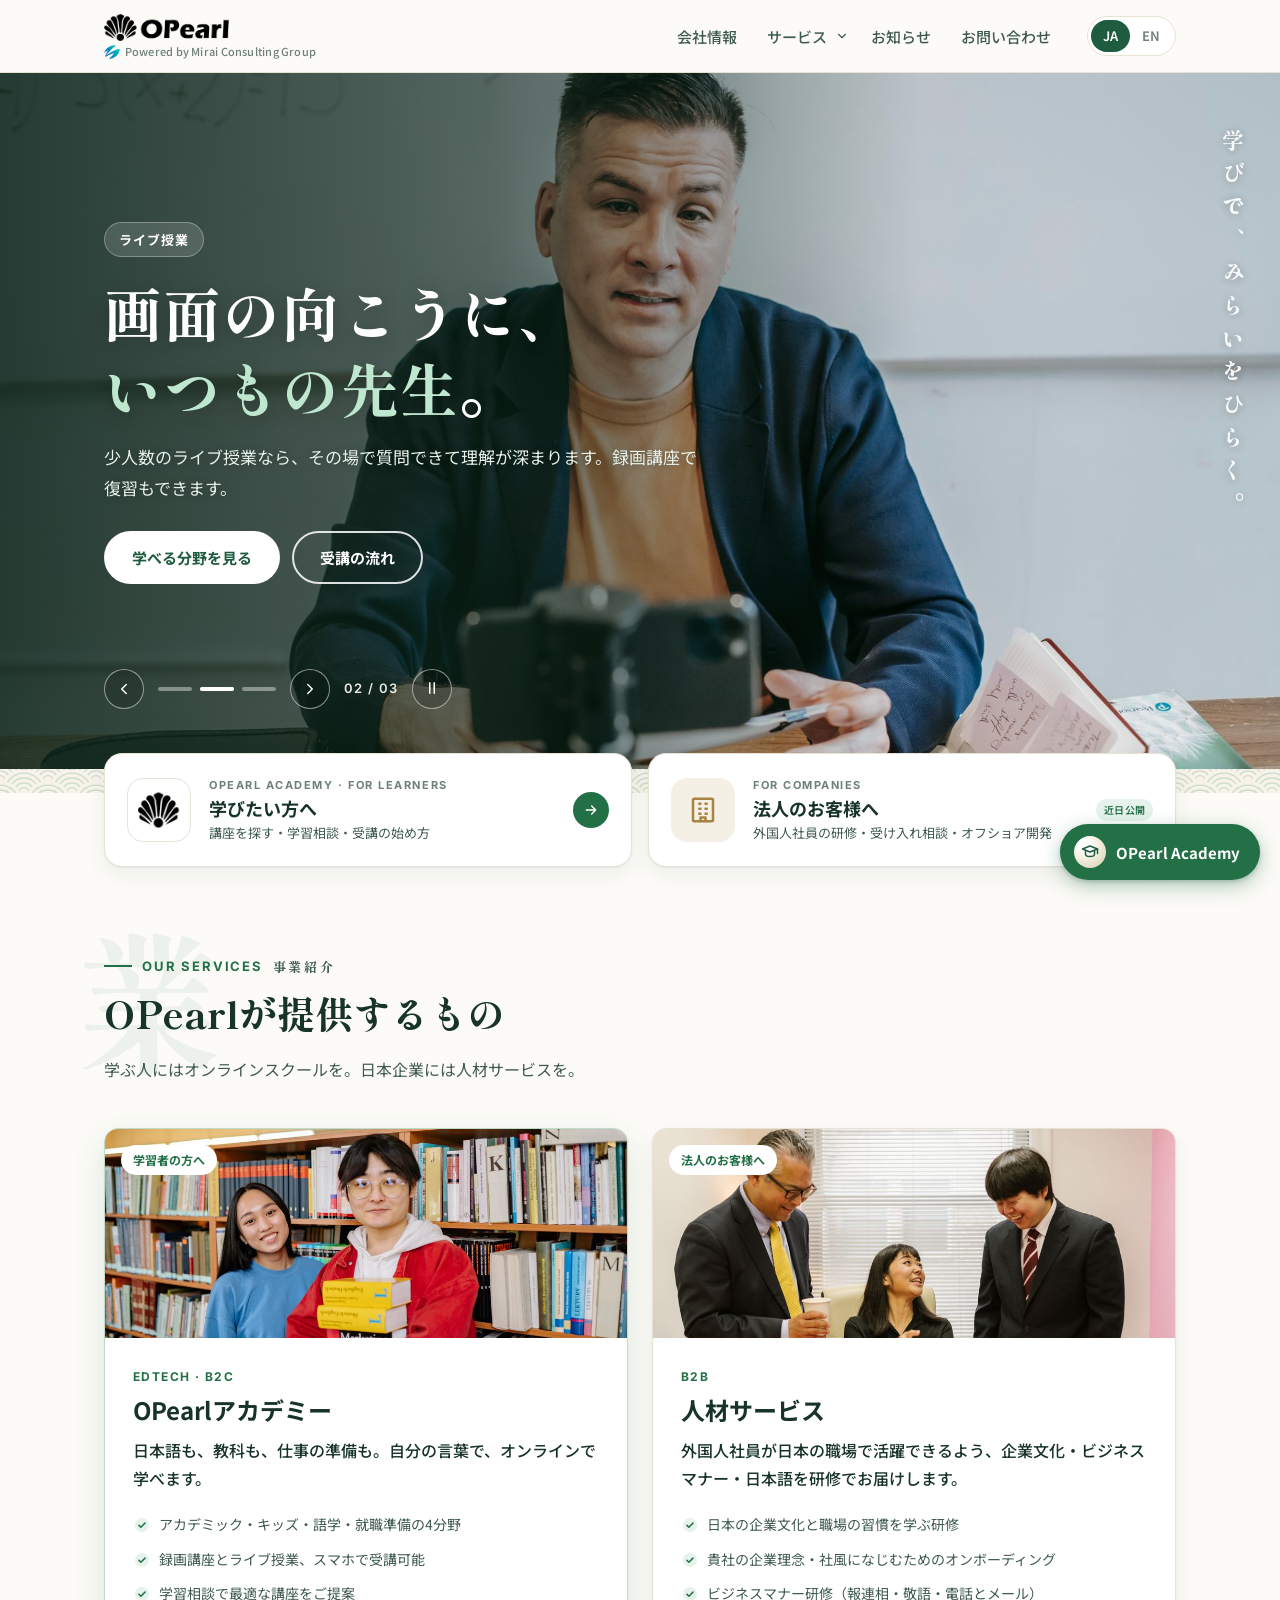
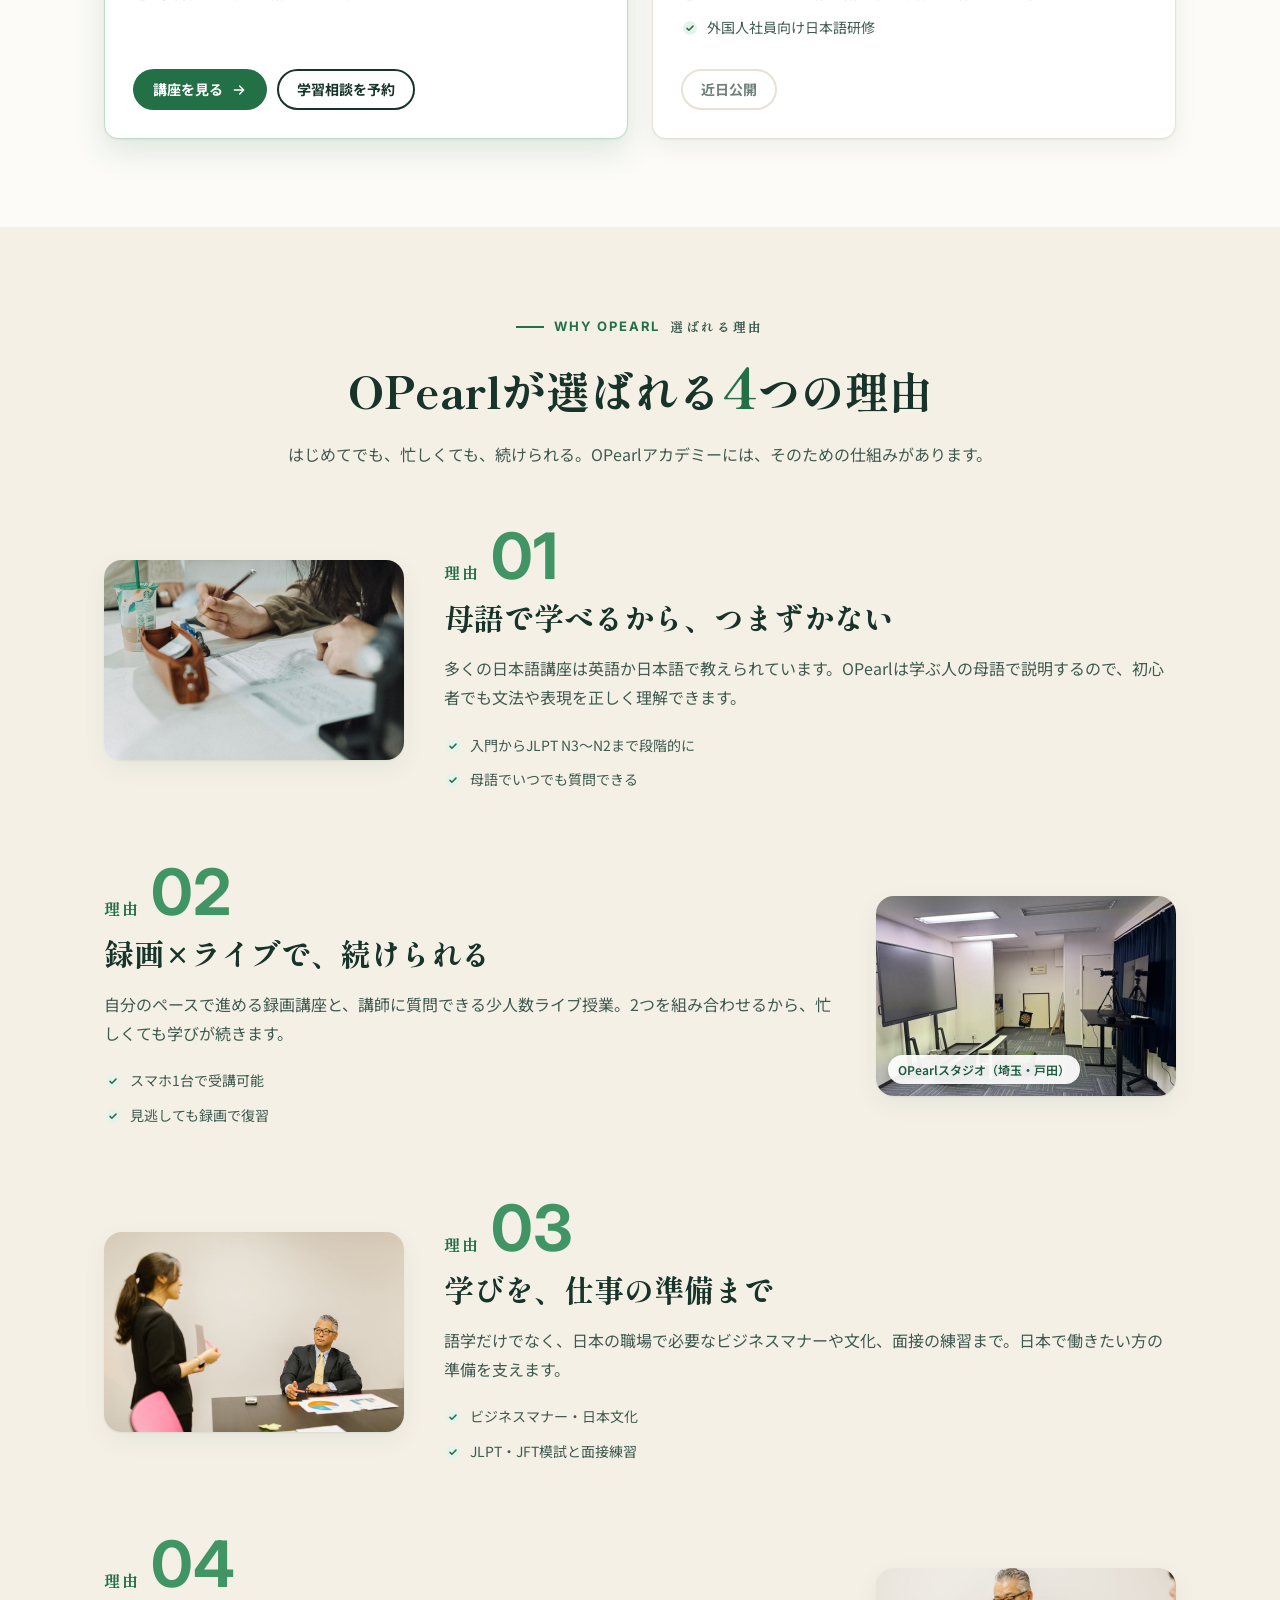
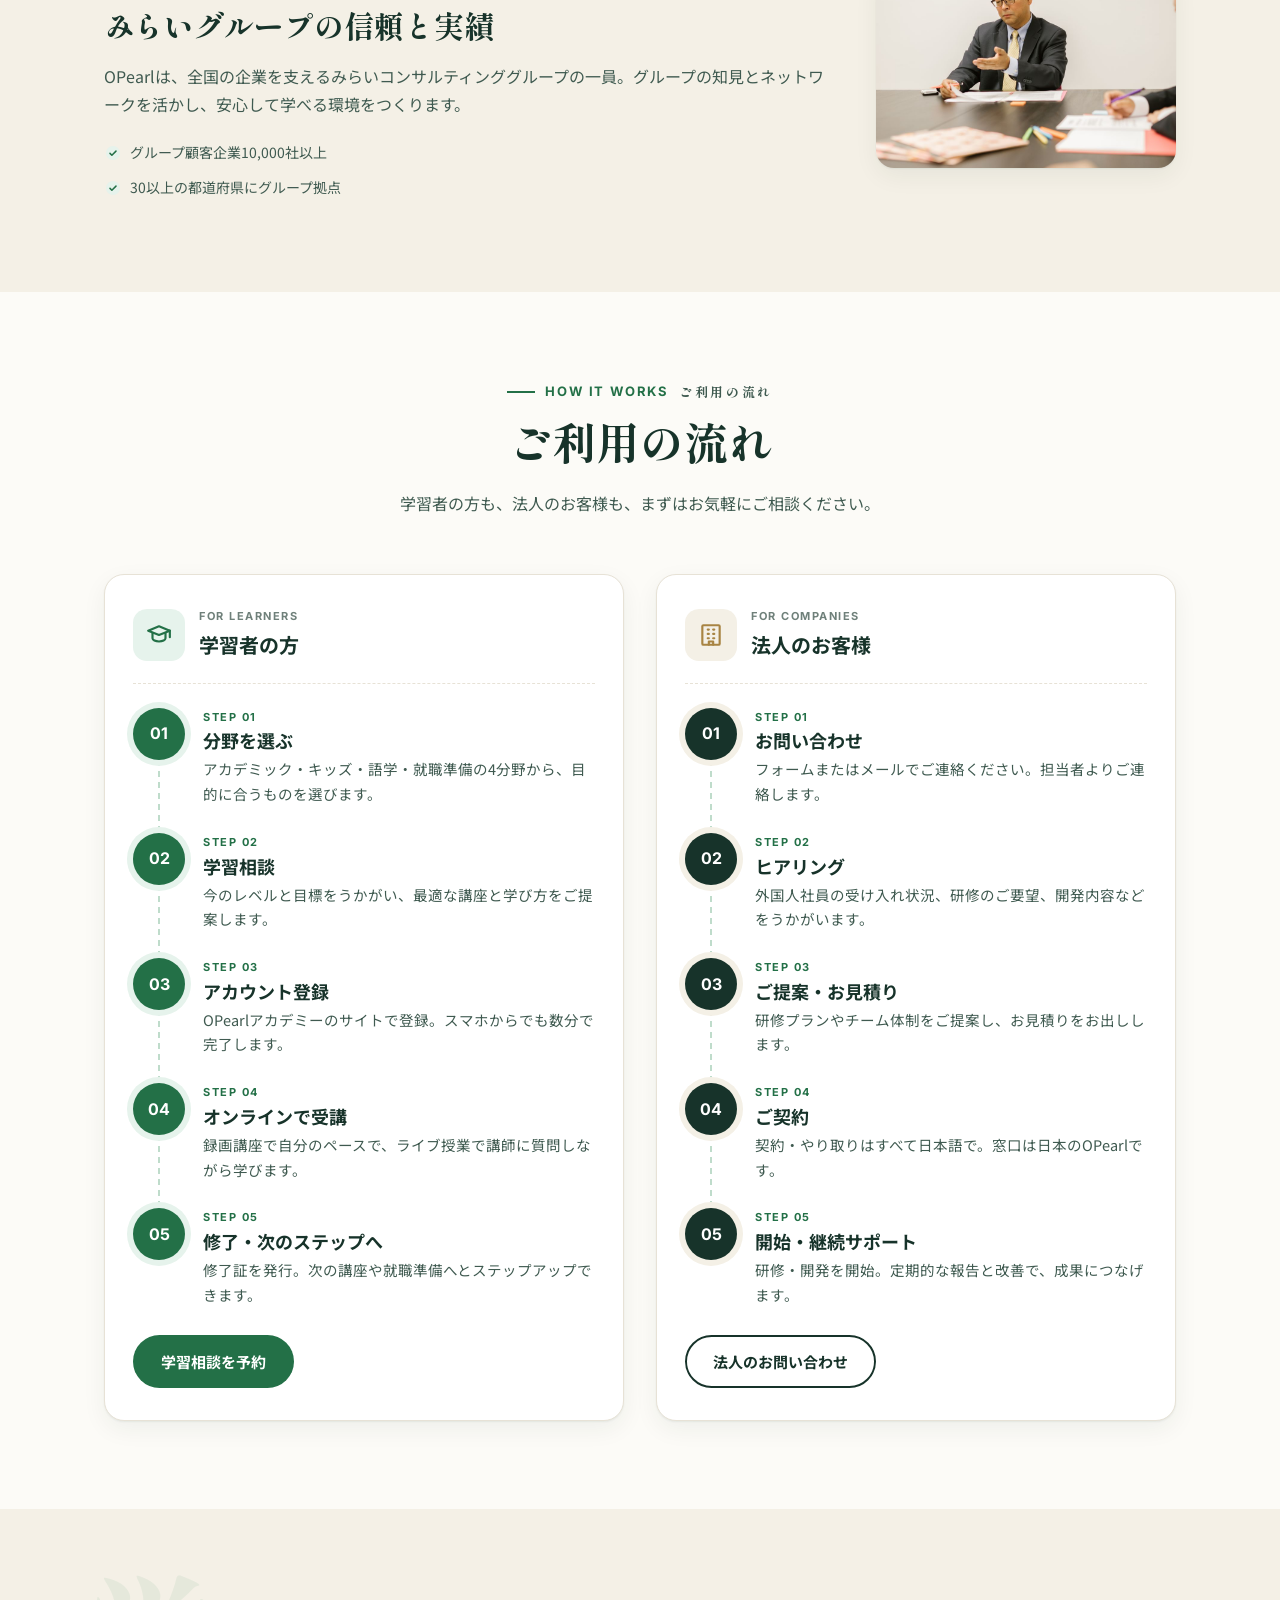
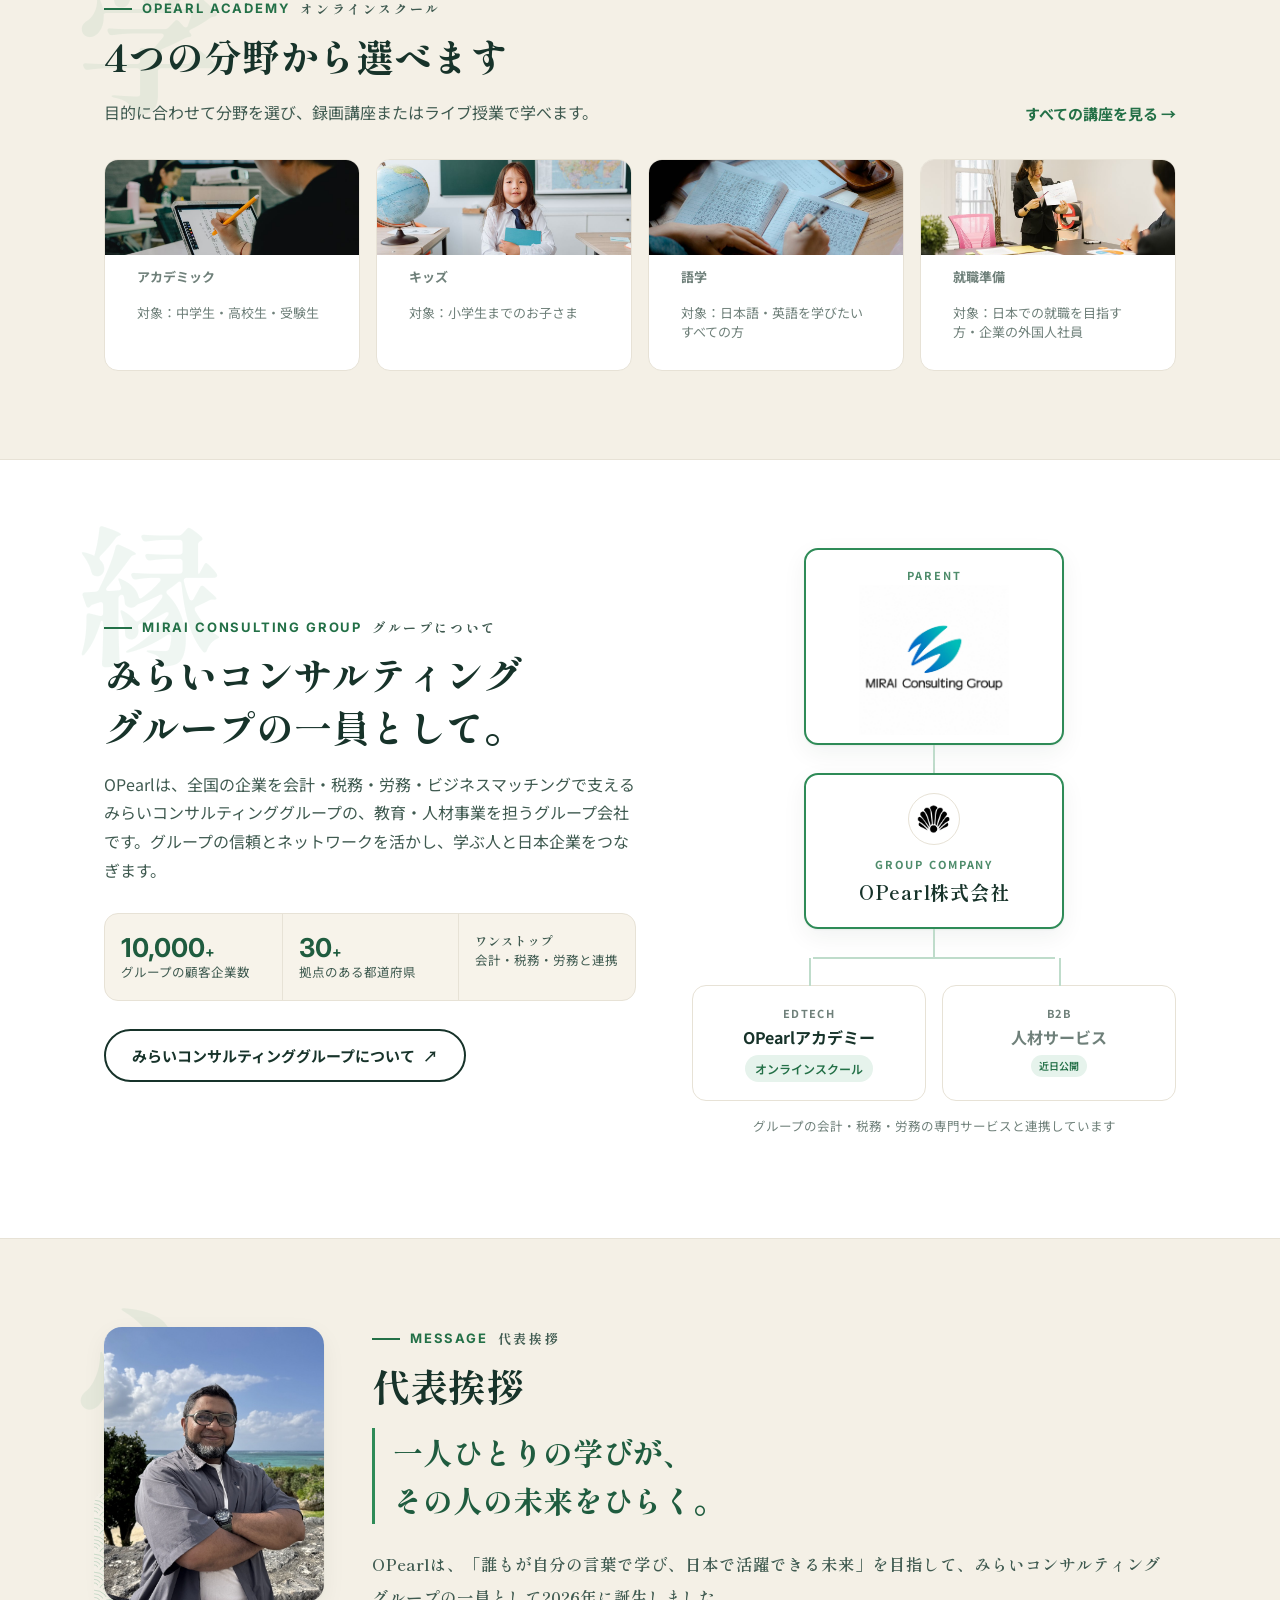
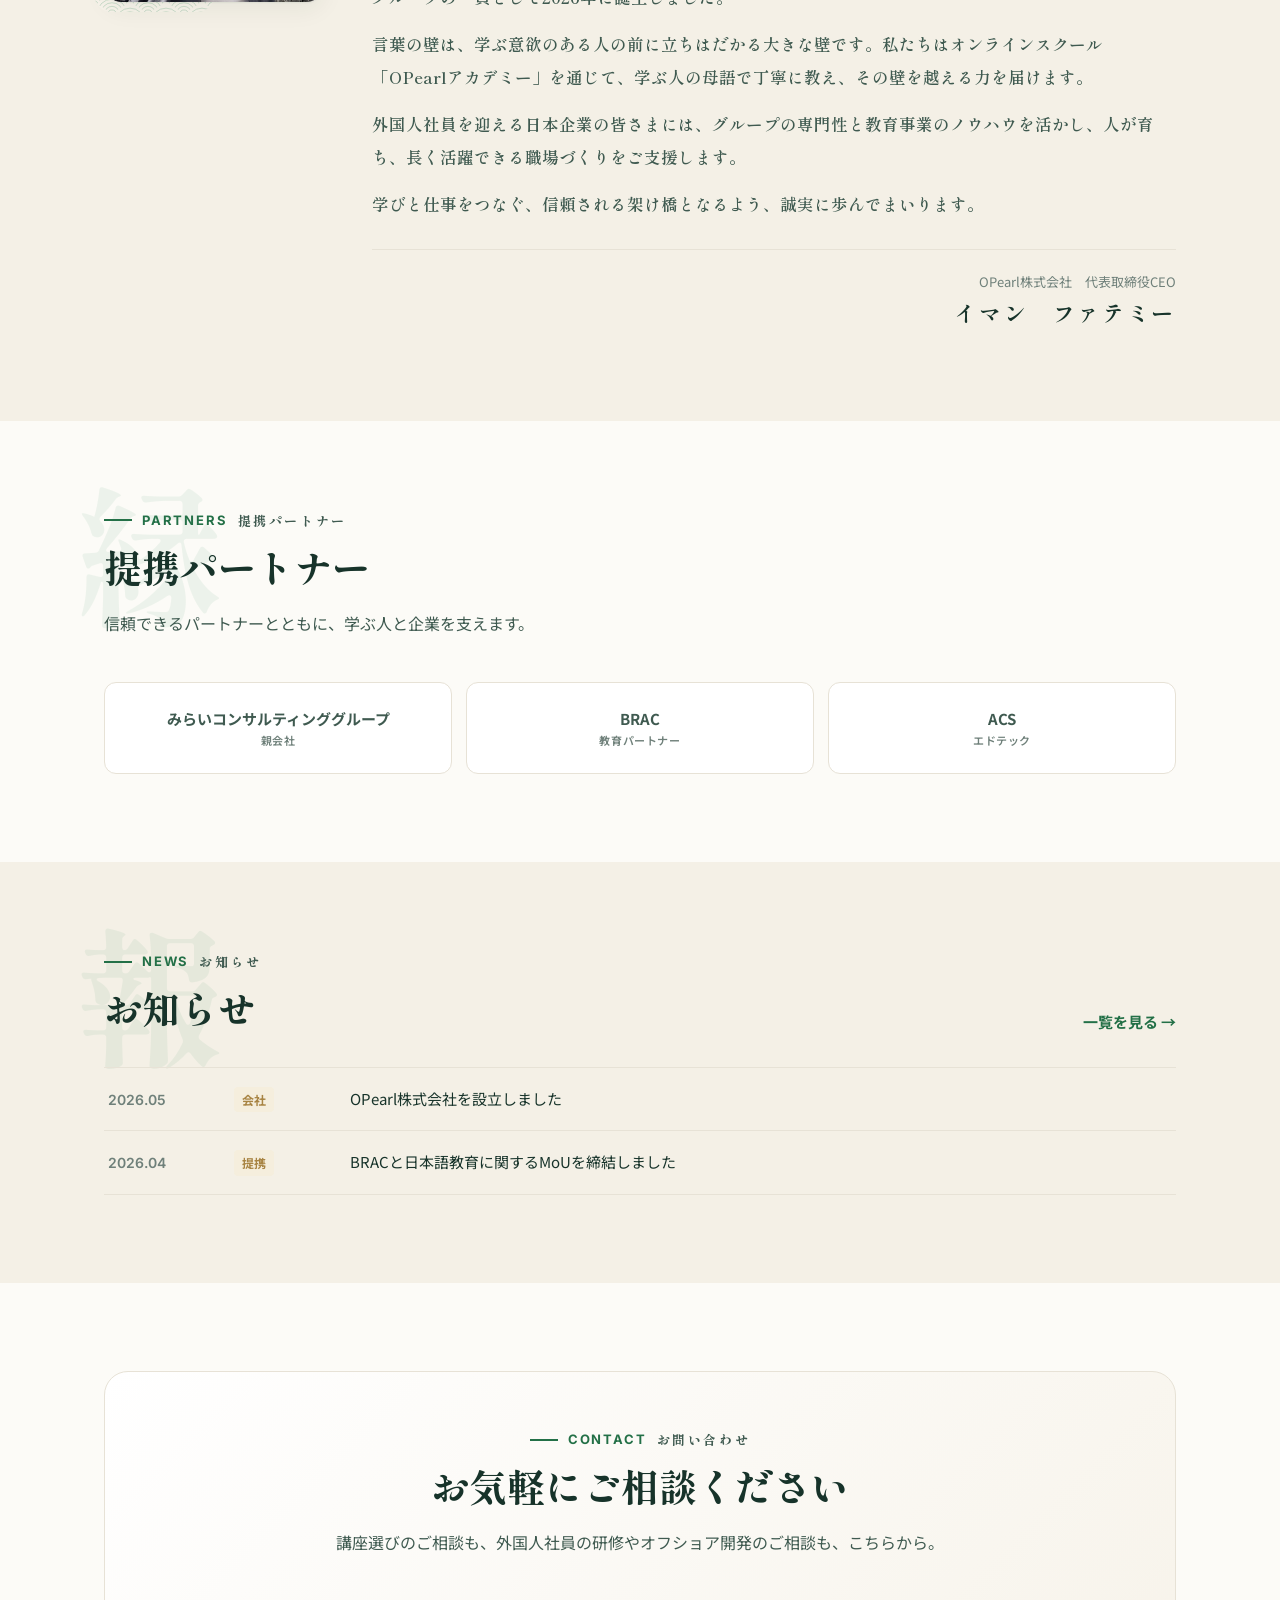
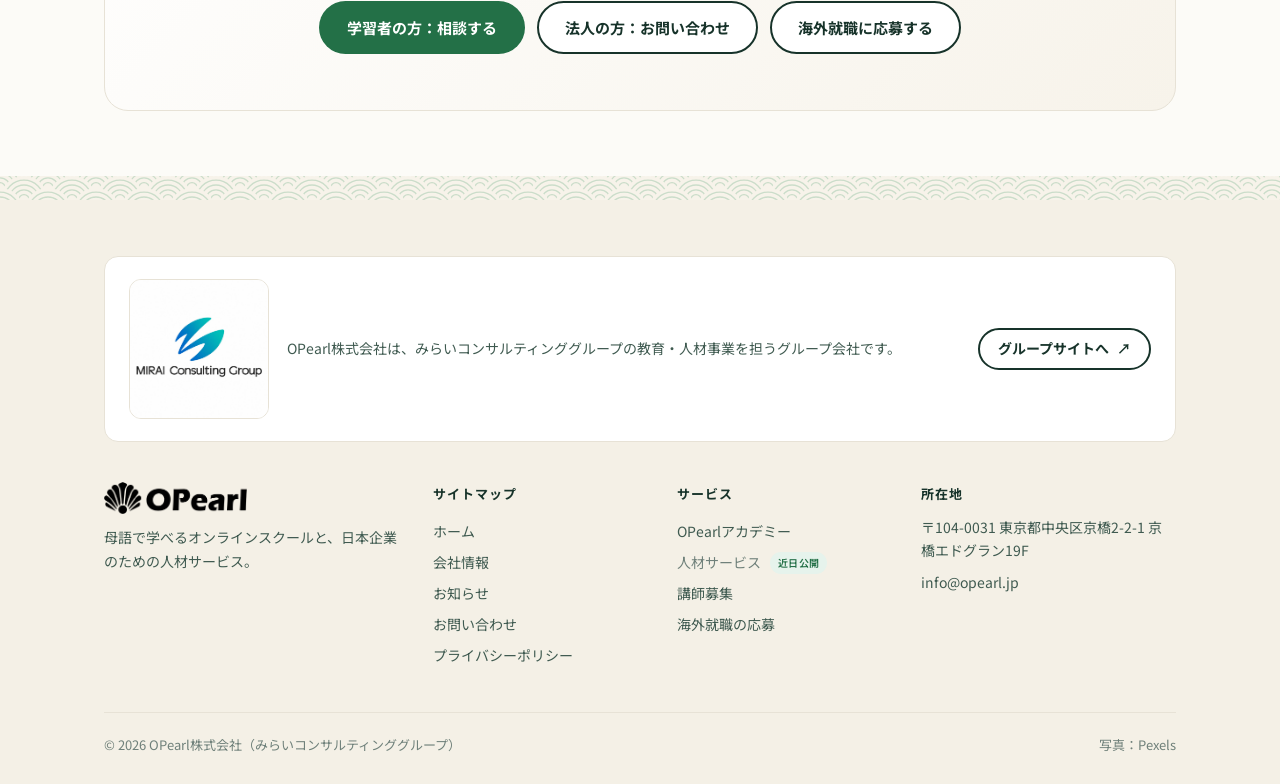
==== commit c087ba3f: "Add overseas job application page and link it from the homepage Co-Authored-By: Claude Opus 5.5 <nor" ====
--- a/index.html
+++ b/index.html
@@ -636,6 +636,8 @@
                 class="en">Learners: ask us</span></a>
             <a class="btn btn-ghost" href="contact.html?type=hr"><span class="ja">法人の方：お問い合わせ</span><span
                 class="en">Companies: contact us</span></a>
+            <a class="btn btn-ghost" href="application.html"><span class="ja">海外就職に応募する</span><span
+                class="en">Apply for jobs in Japan &amp; Malaysia</span></a>
           </div>
         </div>
       </div>
@@ -675,6 +677,7 @@
             <li><span class="foot-soon" aria-disabled="true"><span class="ja">人材サービス</span><span class="en">HR Solutions</span> <span class="soon-pill"><span class="ja">近日公開</span><span class="en">Coming soon</span></span></span></li>
             <li><a href="contact.html?type=teach"><span class="ja">講師募集</span><span class="en">Teach with us</span></a>
             </li>
+            <li><a href="application.html"><span class="ja">海外就職の応募</span><span class="en">Overseas job application</span></a></li>
           </ul>
         </div>
         <div>
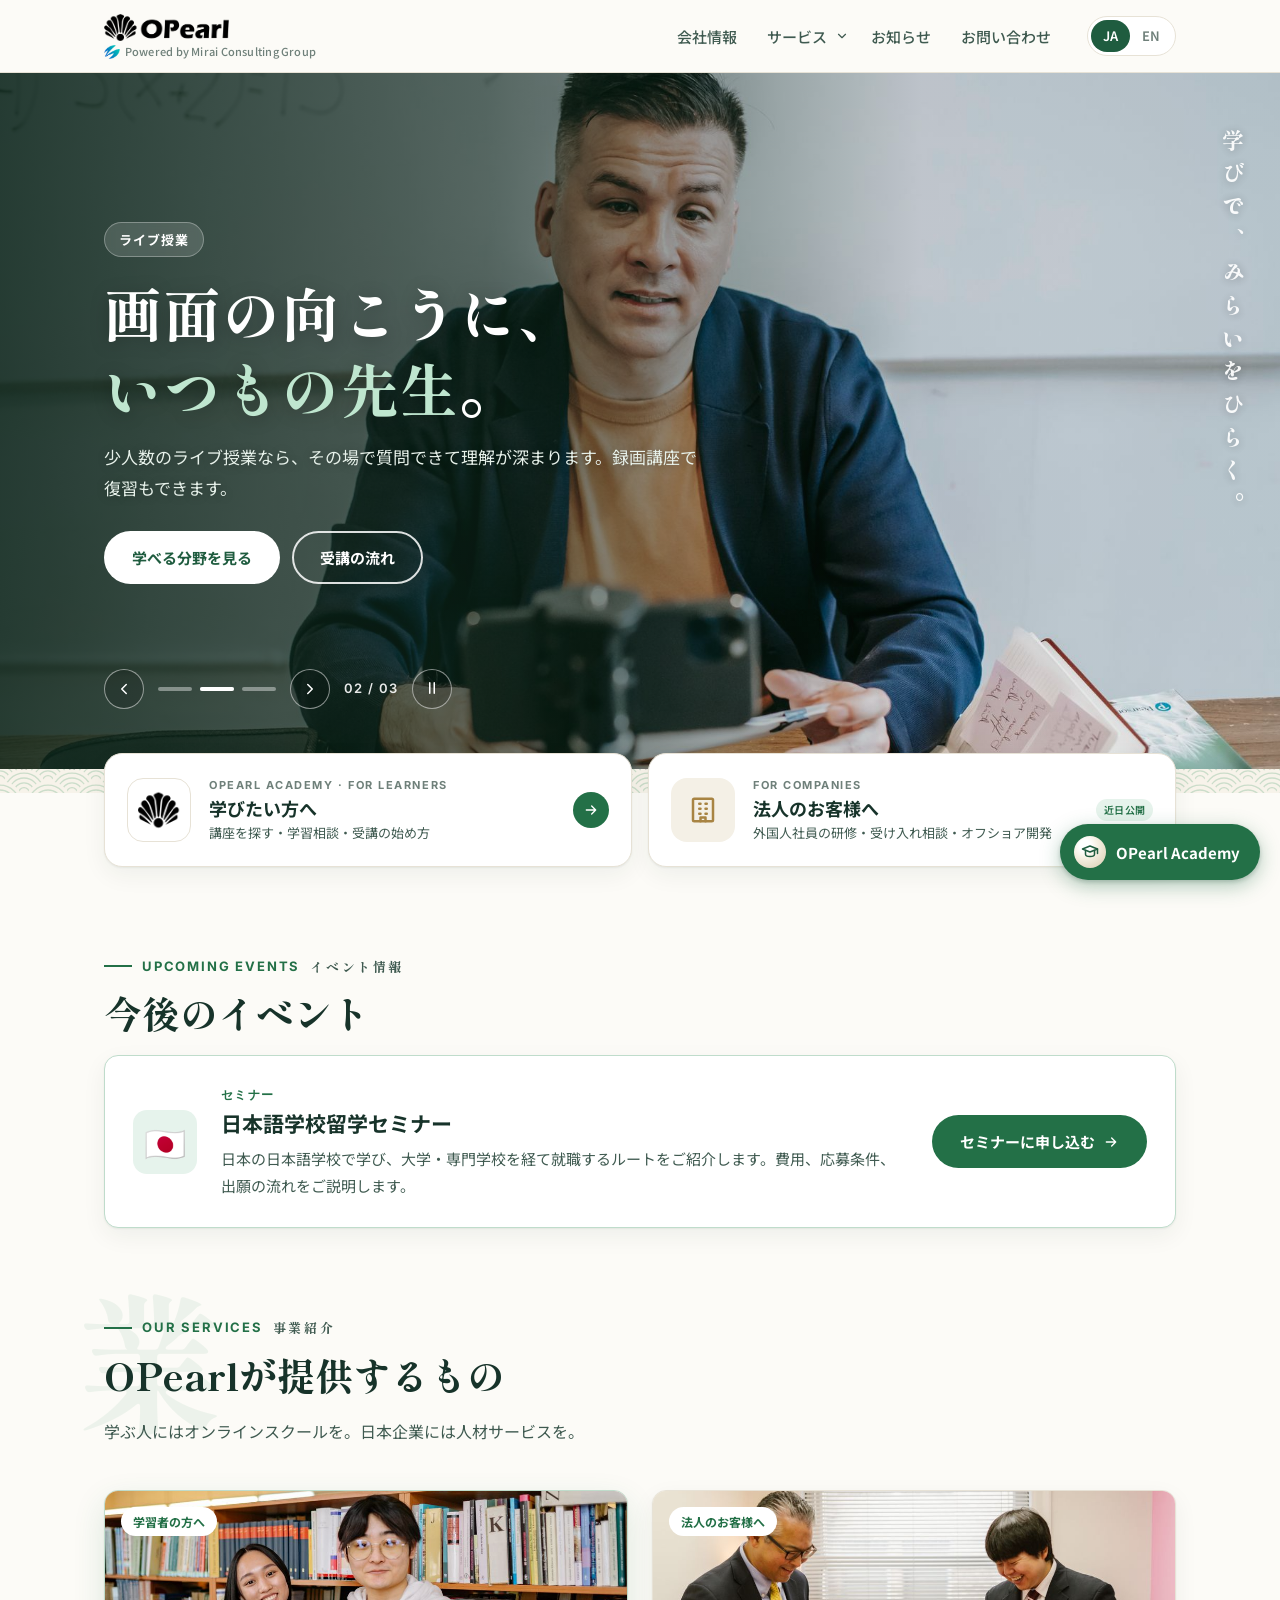
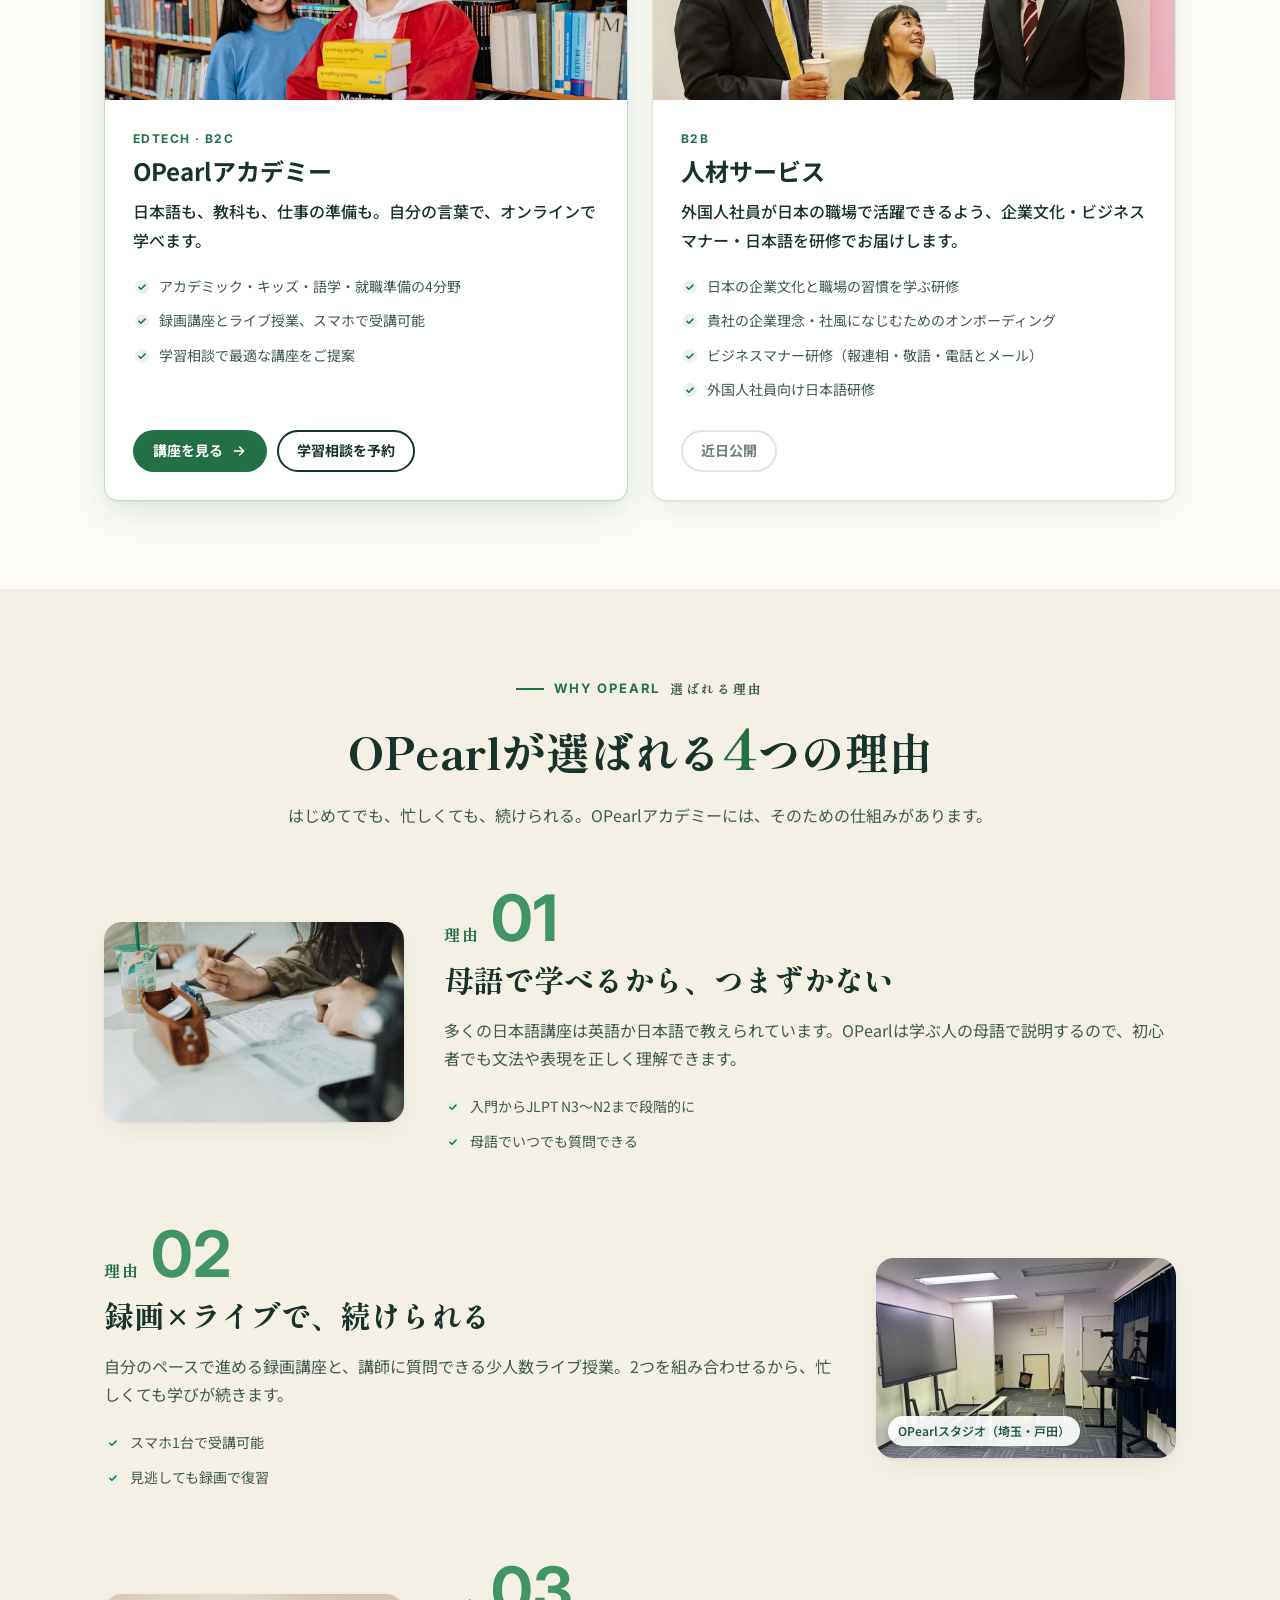
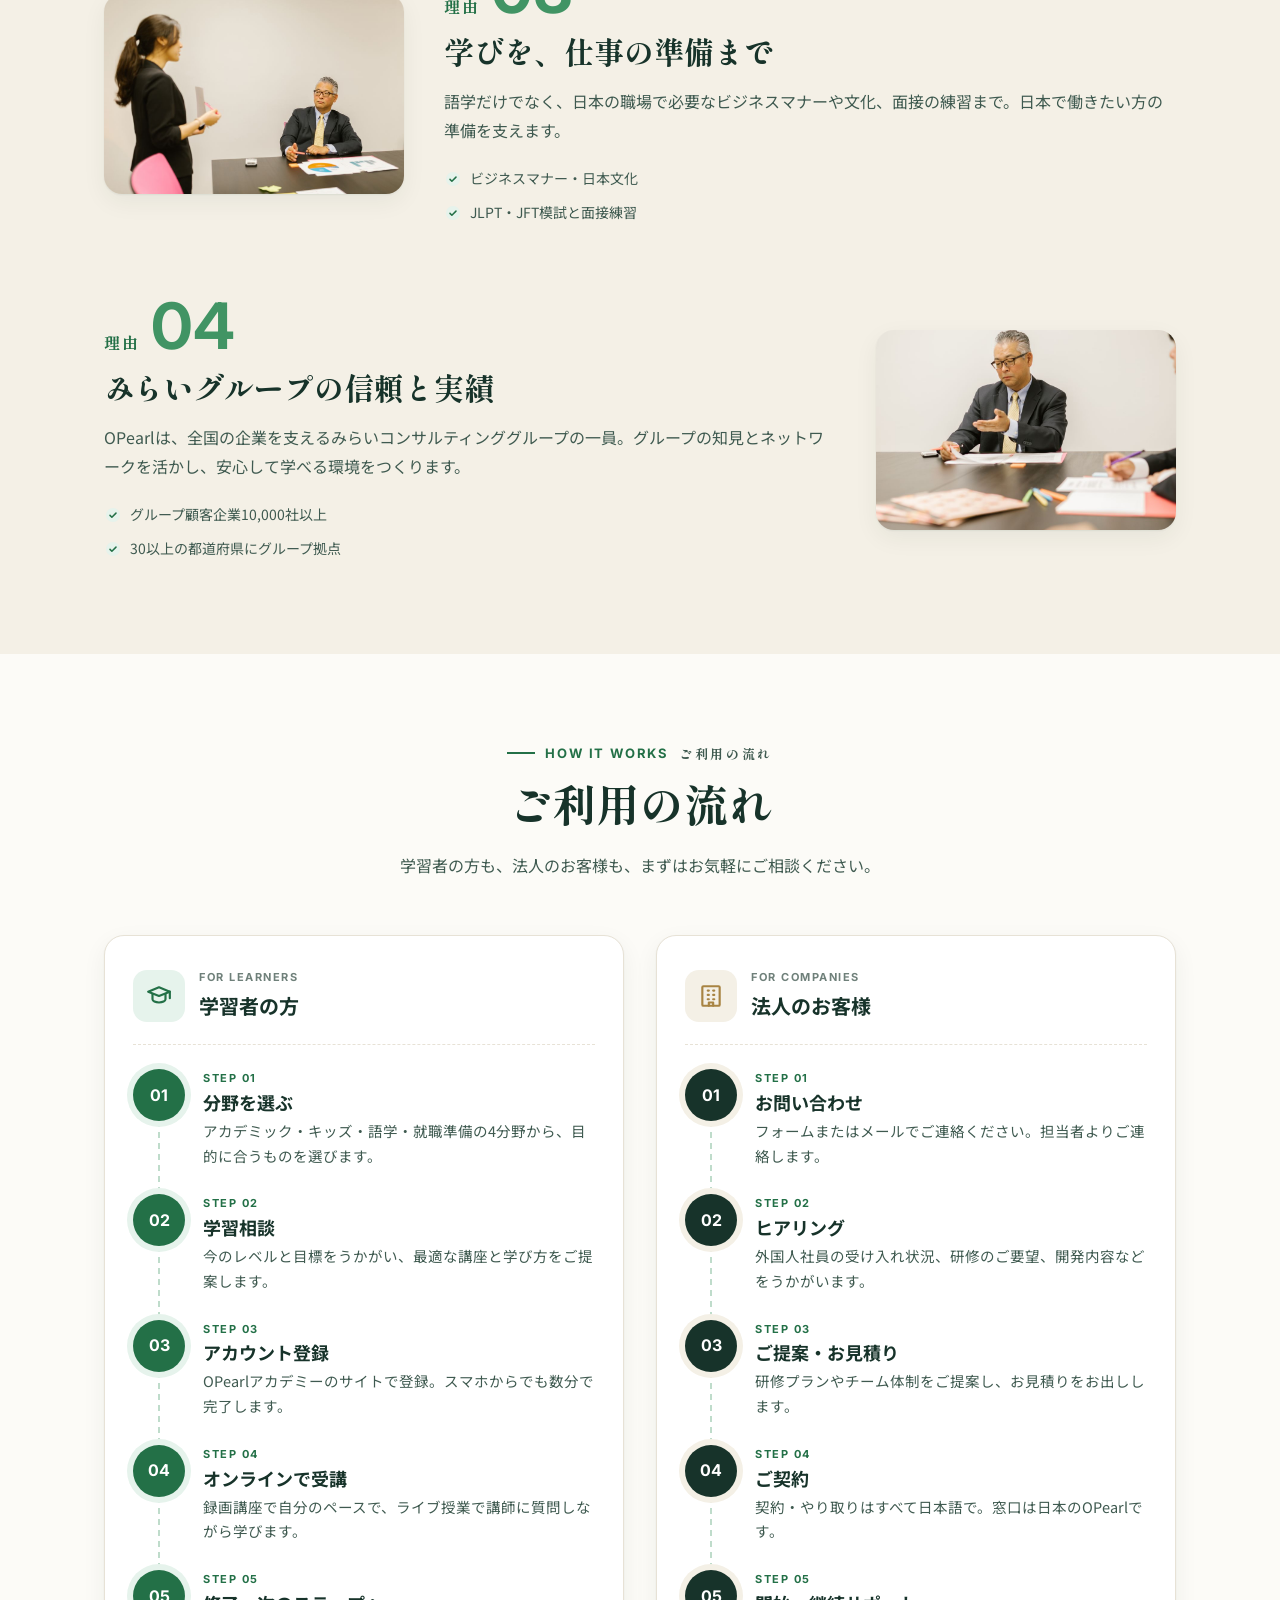
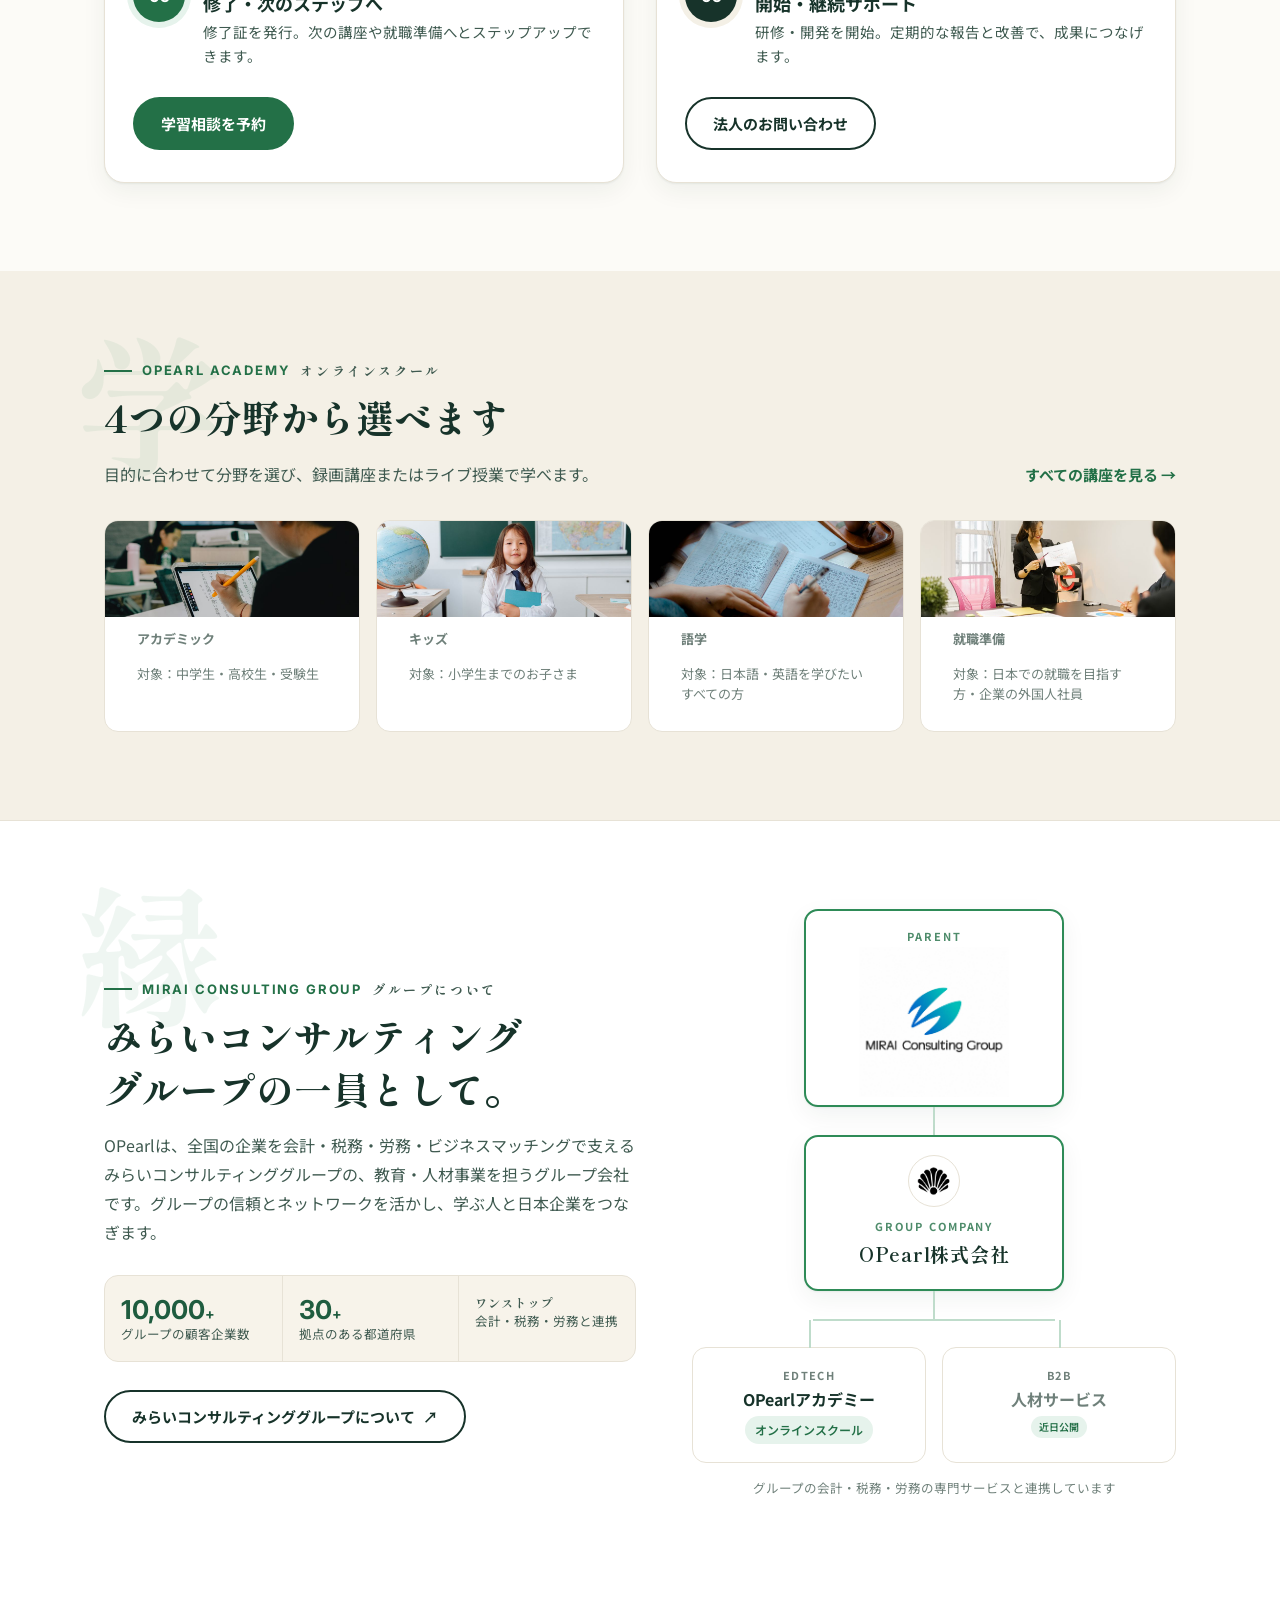
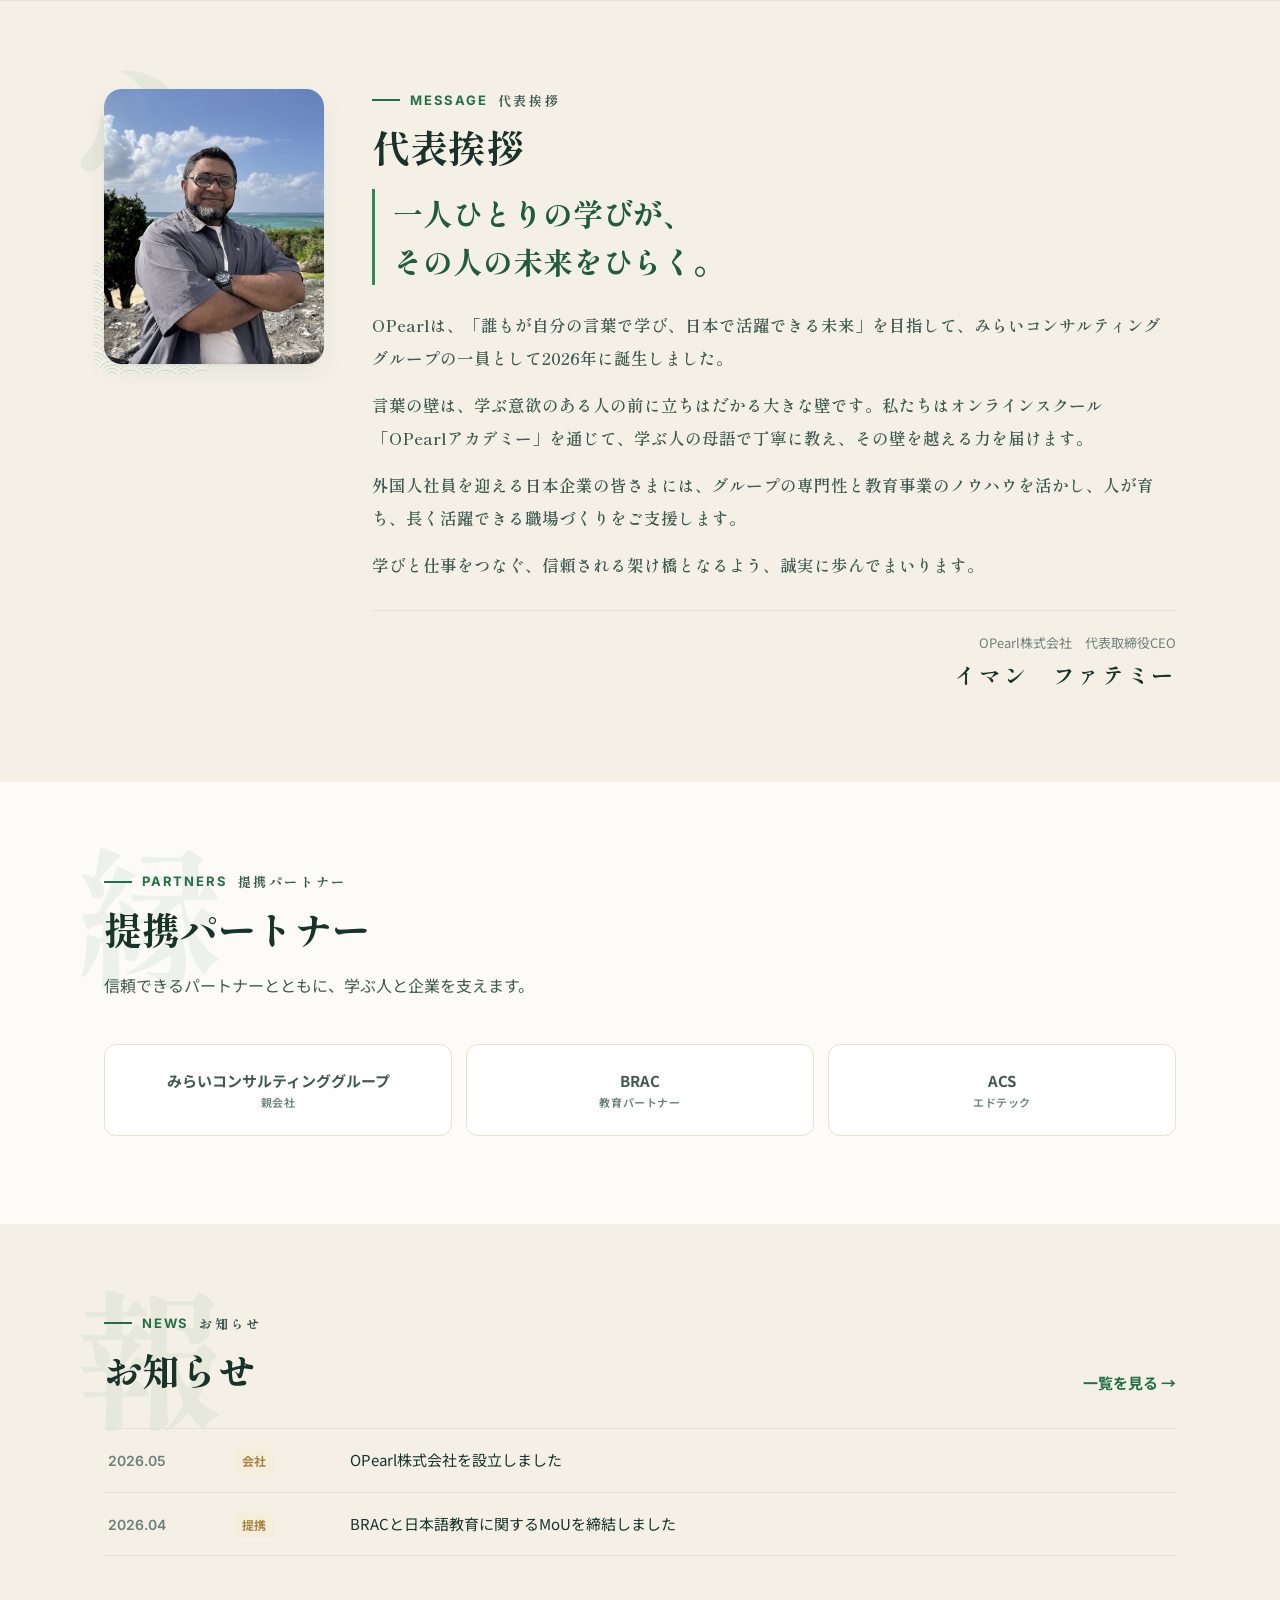
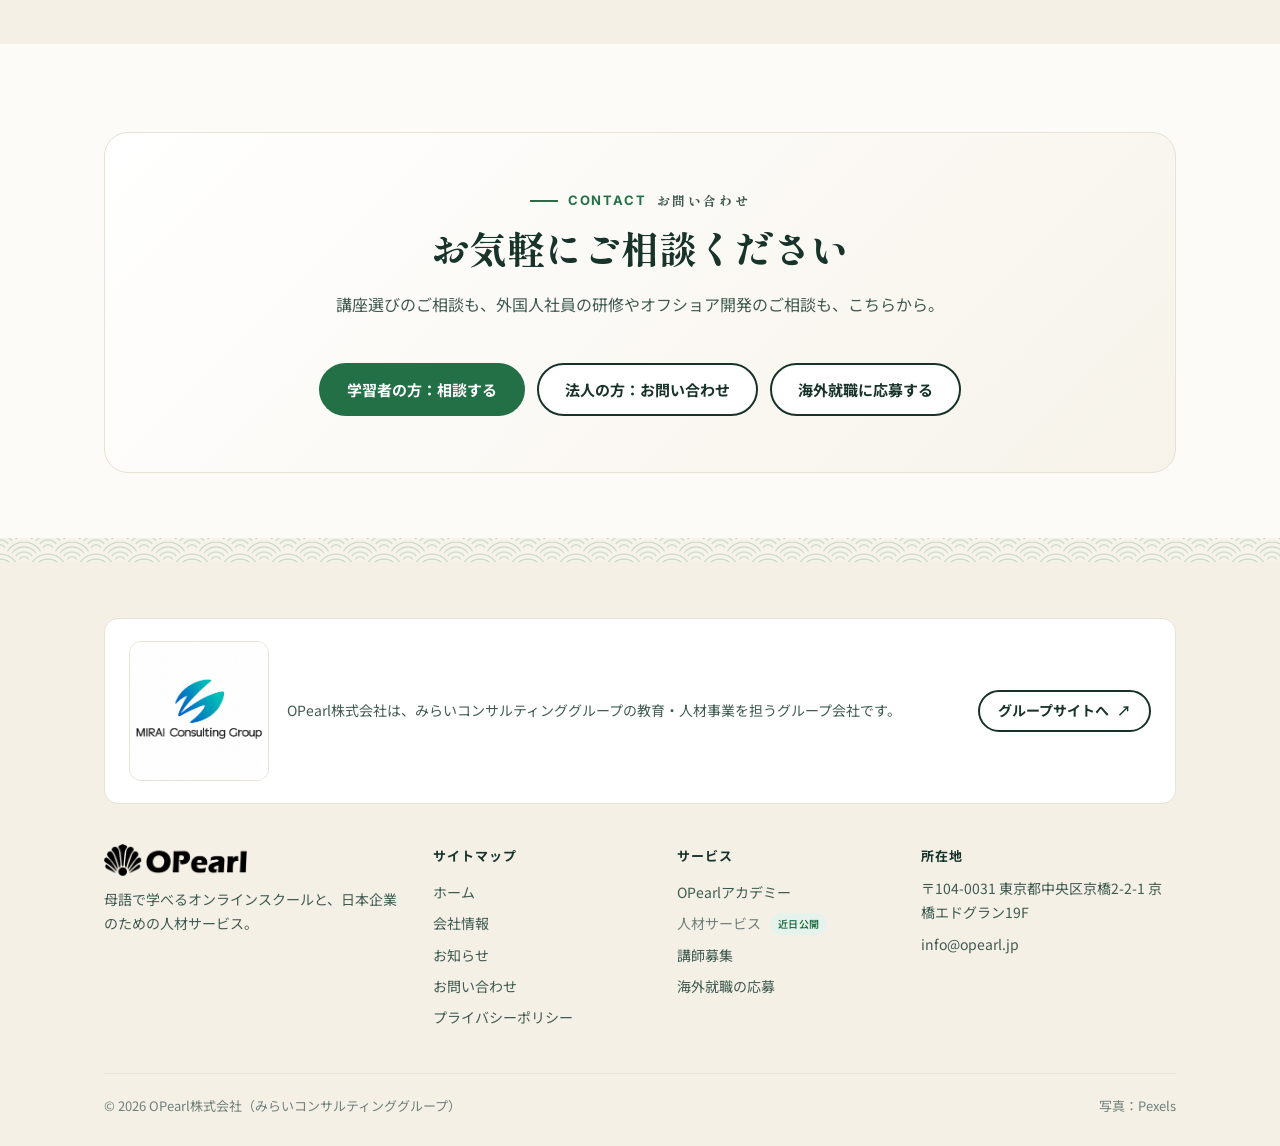
==== commit 4bac51ed: "seminar live" ====
--- a/index.html
+++ b/index.html
@@ -182,6 +182,28 @@
         </div>
       </div>
     </div>
+
+    <section class="block events-sec" id="events">
+      <div class="wrap">
+        <div class="eyebrow">Upcoming events<span class="jp">イベント情報</span></div>
+        <h2 class="title"><span class="ja">今後のイベント</span><span class="en">Upcoming events</span></h2>
+        <article class="card event">
+          <div class="event-badge" aria-hidden="true">🇯🇵</div>
+          <div class="event-body">
+            <div class="label"><span class="ja">セミナー</span><span class="en">SEMINAR</span></div>
+            <h3><span class="ja">日本語学校留学セミナー</span><span class="en">Japan Language School seminar</span></h3>
+            <p><span class="ja">日本の日本語学校で学び、大学・専門学校を経て就職するルートをご紹介します。費用、応募条件、出願の流れをご説明します。</span><span
+                class="en">Find out how to study at a Japanese language school, move on to a university or vocational
+                college, and then into a job. We cover costs, requirements and how to apply.</span></p>
+          </div>
+          <a class="btn btn-primary" href="seminar.html"><span class="ja">セミナーに申し込む</span><span
+              class="en">Register for the seminar</span> <svg viewBox="0 0 24 24" fill="none" stroke="currentColor"
+              stroke-width="2" stroke-linecap="round" stroke-linejoin="round" aria-hidden="true">
+              <path d="M5 12h14M13 6l6 6-6 6" />
+            </svg></a>
+        </article>
+      </div>
+    </section>
 
     <section class="block" id="services">
       <div class="wrap has-k" data-k="業">
--- a/assets/css/styles.css
+++ b/assets/css/styles.css
@@ -823,3 +823,17 @@
 .org .kid.is-soon b { color: var(--muted); }
 .org .kid.is-soon .soon-pill { margin-left: 0; }
 .office-photo { display: block; width: 100%; max-width: 420px; aspect-ratio: 4 / 3; object-fit: cover; border-radius: 12px; margin: 12px 0; border: 1px solid var(--line); }
+
+/* Upcoming events (home page) */
+section.events-sec { padding-bottom: 0; }
+.event { display: flex; align-items: center; gap: 24px; border-color: #bfdccb; }
+.event-badge { flex: none; width: 64px; height: 64px; display: grid; place-items: center; font-size: 34px; line-height: 1;
+               border-radius: 14px; background: var(--accent-soft); }
+.event-body { flex: 1; min-width: 0; }
+.event .label { font-family: "Inter", sans-serif; font-size: 12px; font-weight: 700; letter-spacing: .12em; color: var(--accent-strong); }
+.event h3 { margin: 2px 0 6px; font-size: 21px; }
+.event .btn { flex: none; }
+@media (max-width: 760px) {
+  .event { flex-direction: column; align-items: flex-start; gap: 14px; }
+  .event .btn { width: 100%; justify-content: center; }
+}
